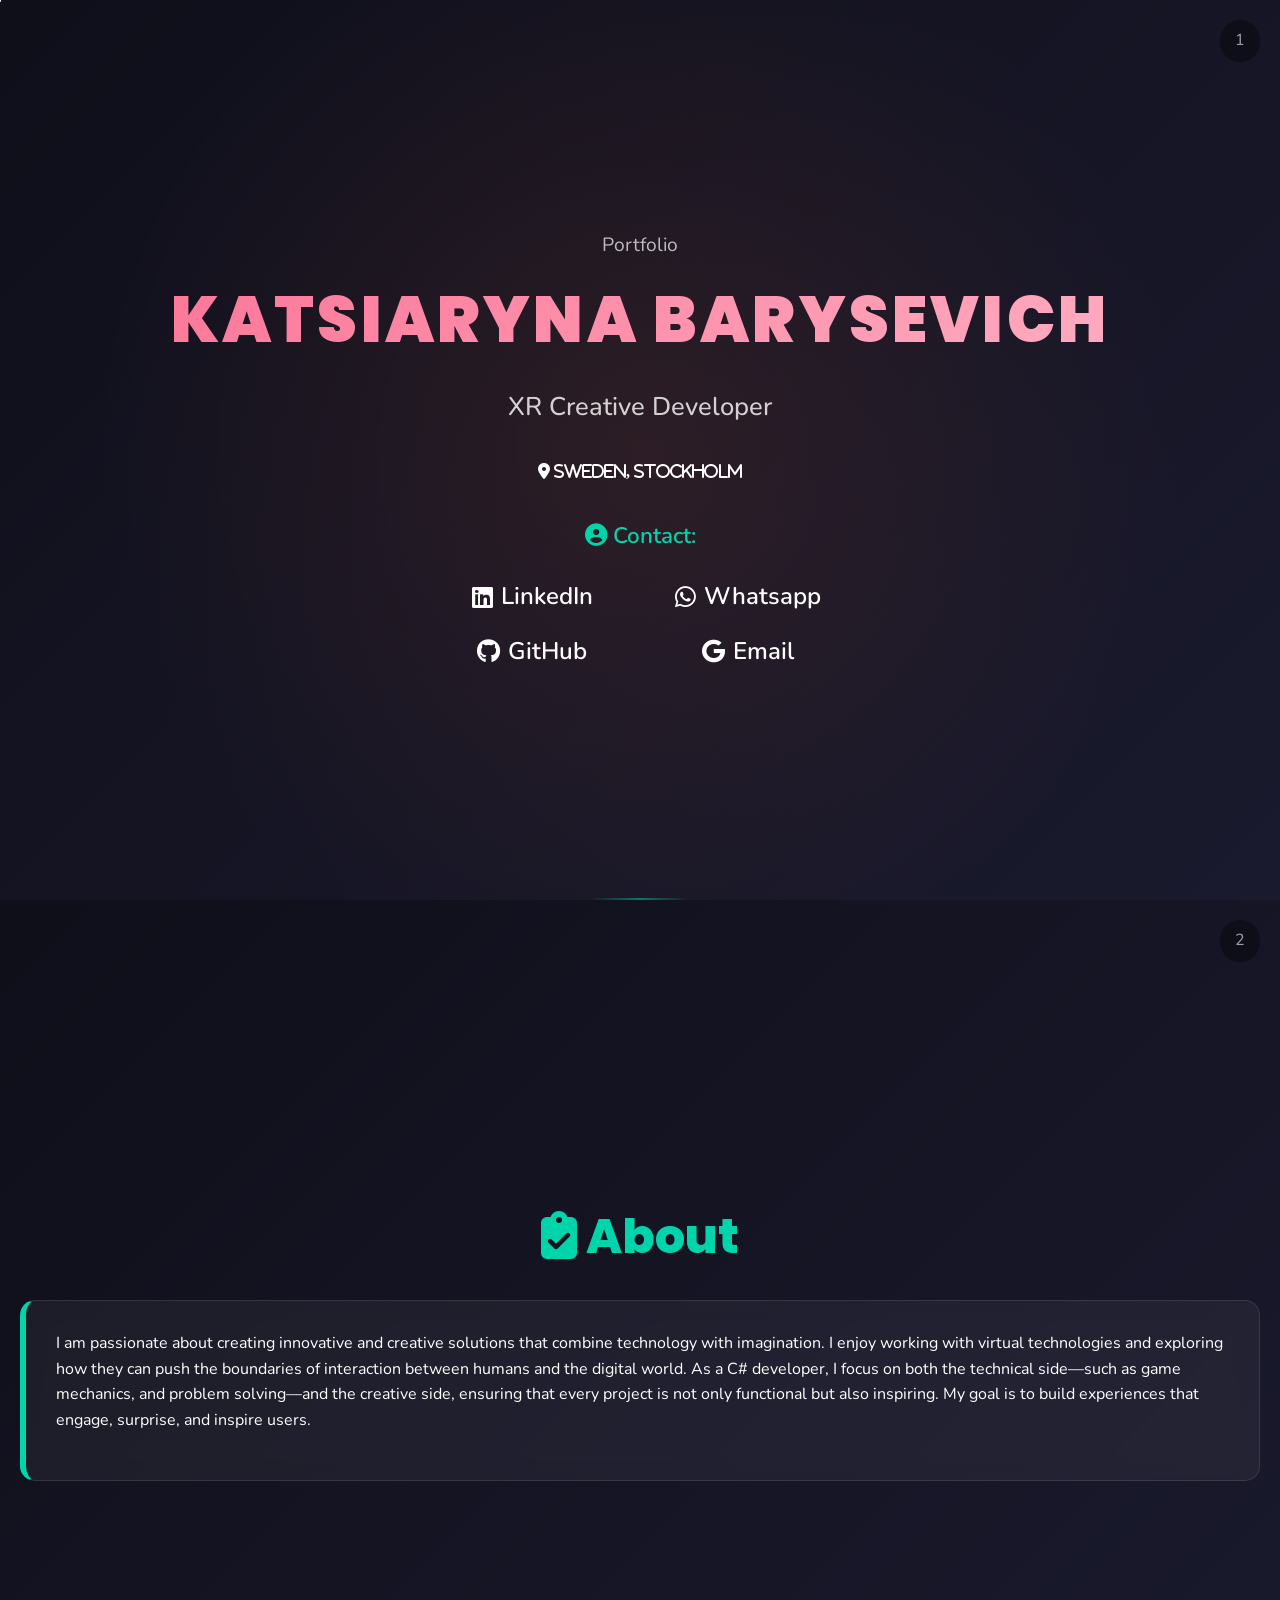
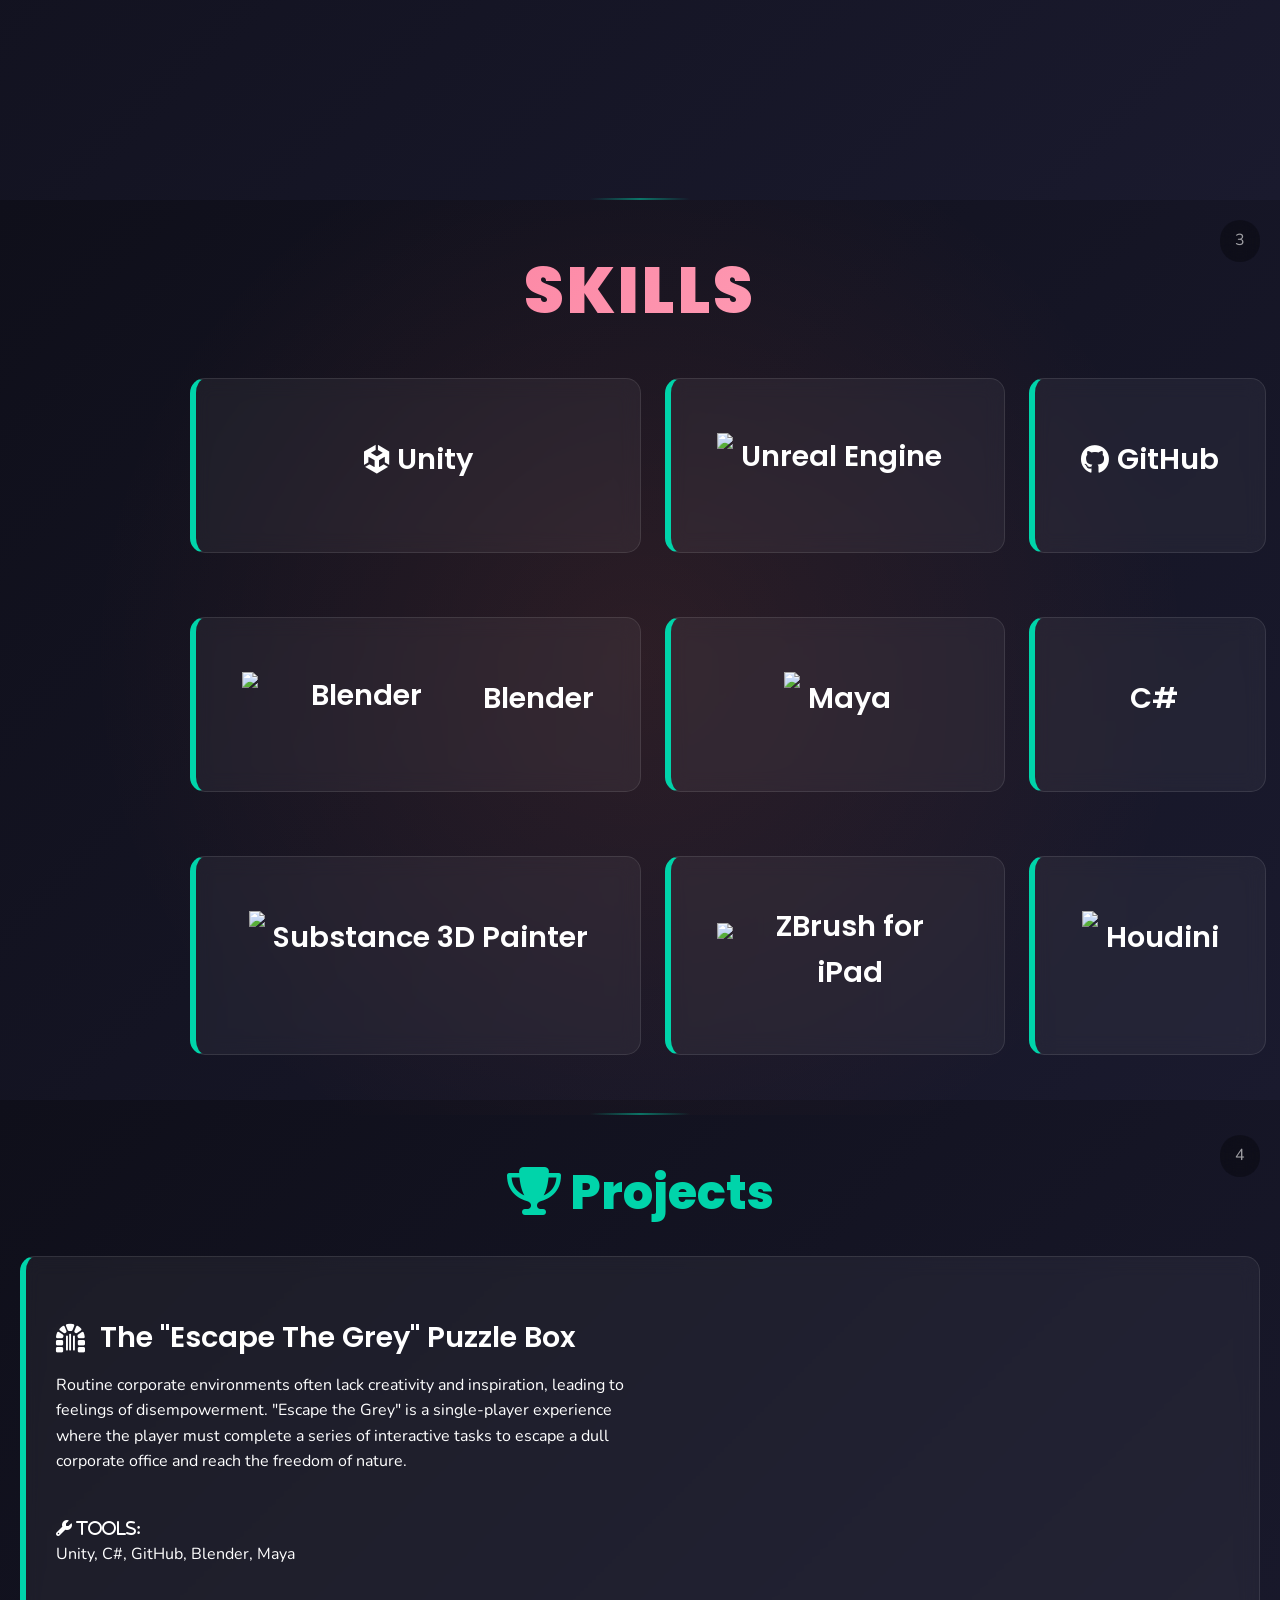
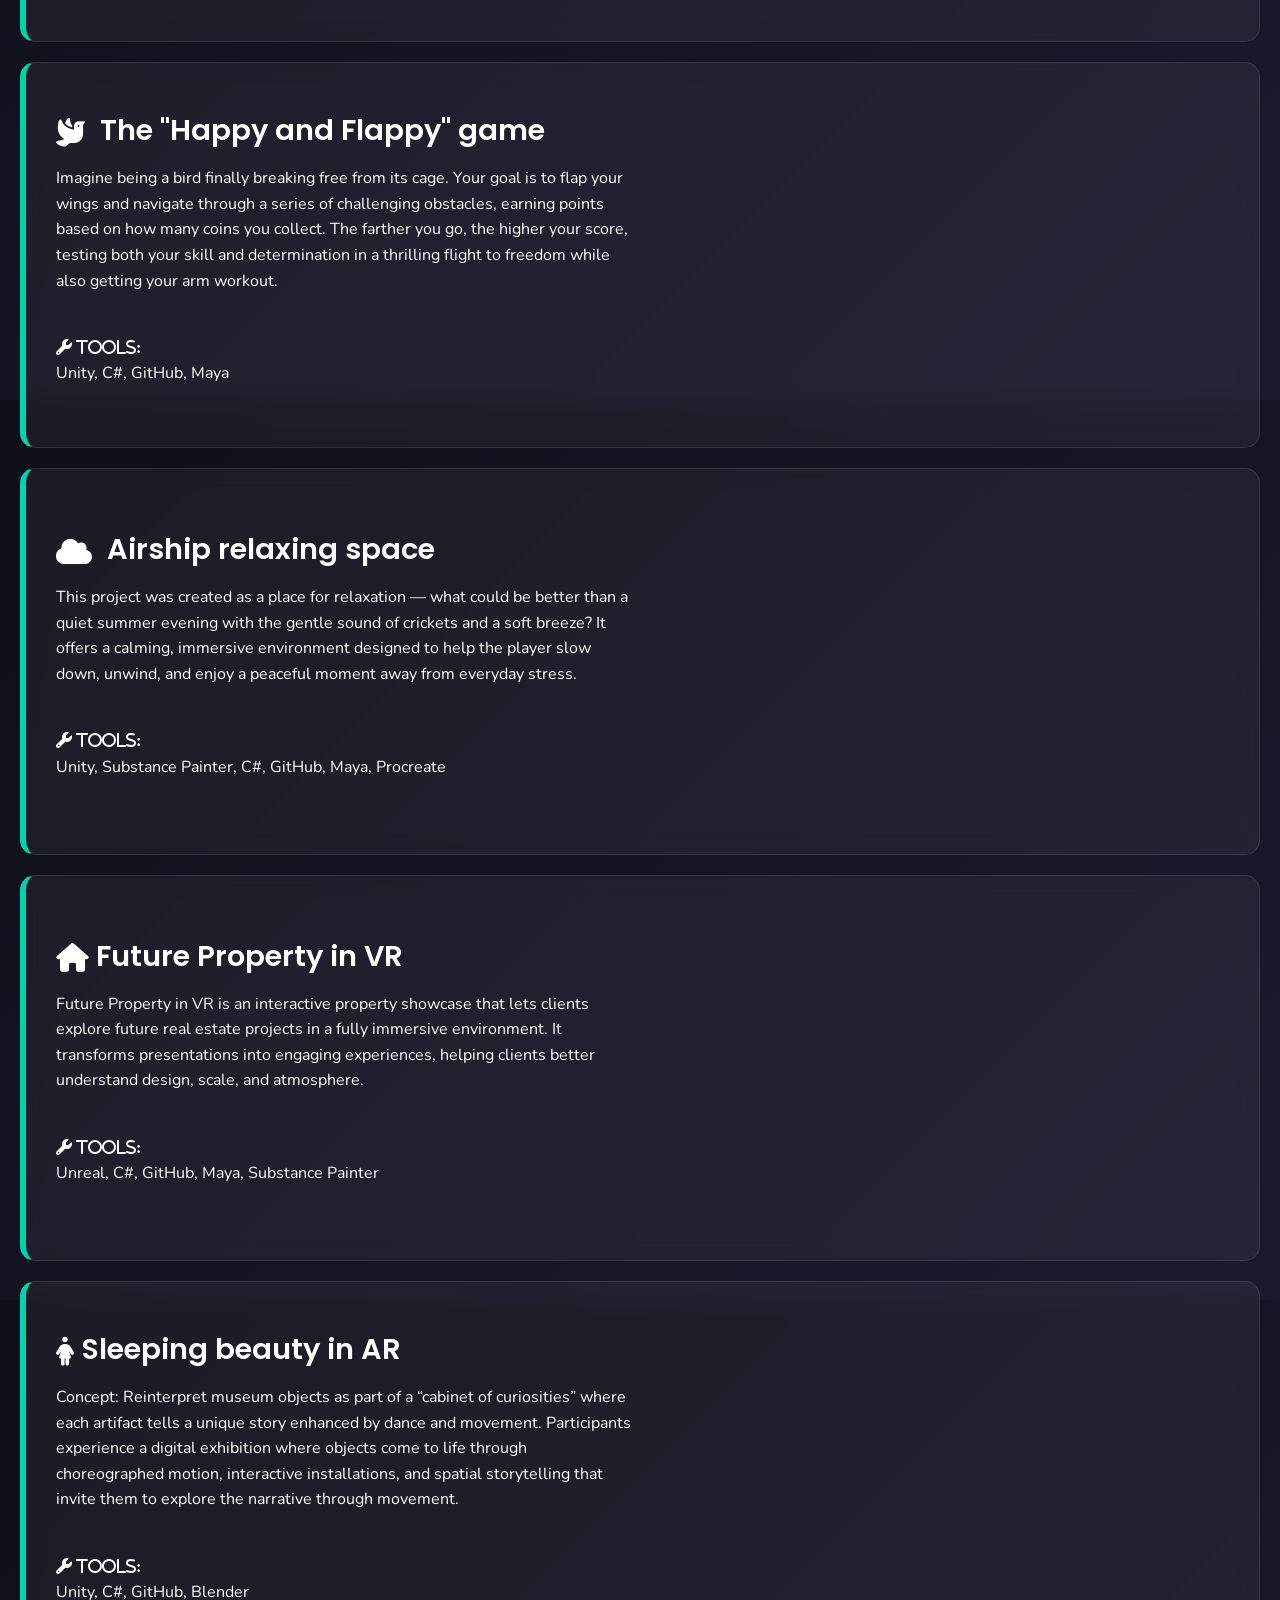
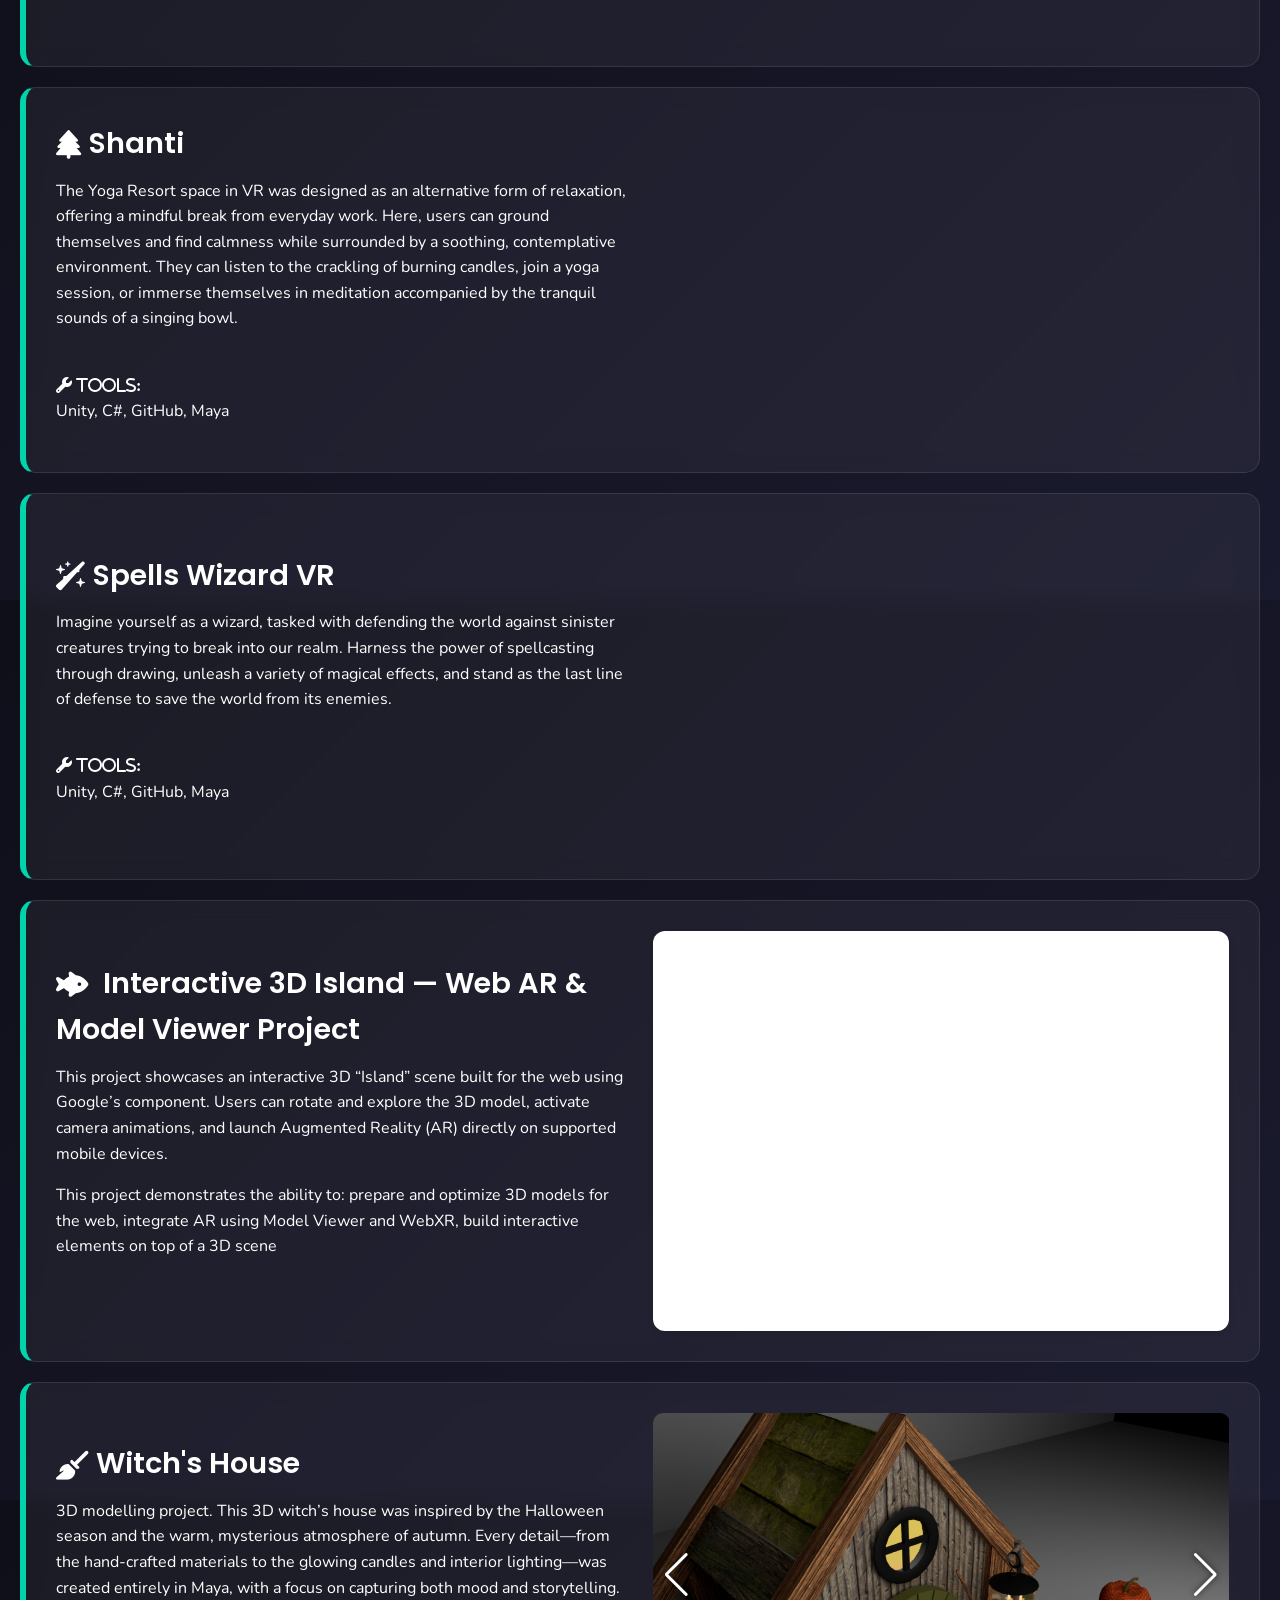
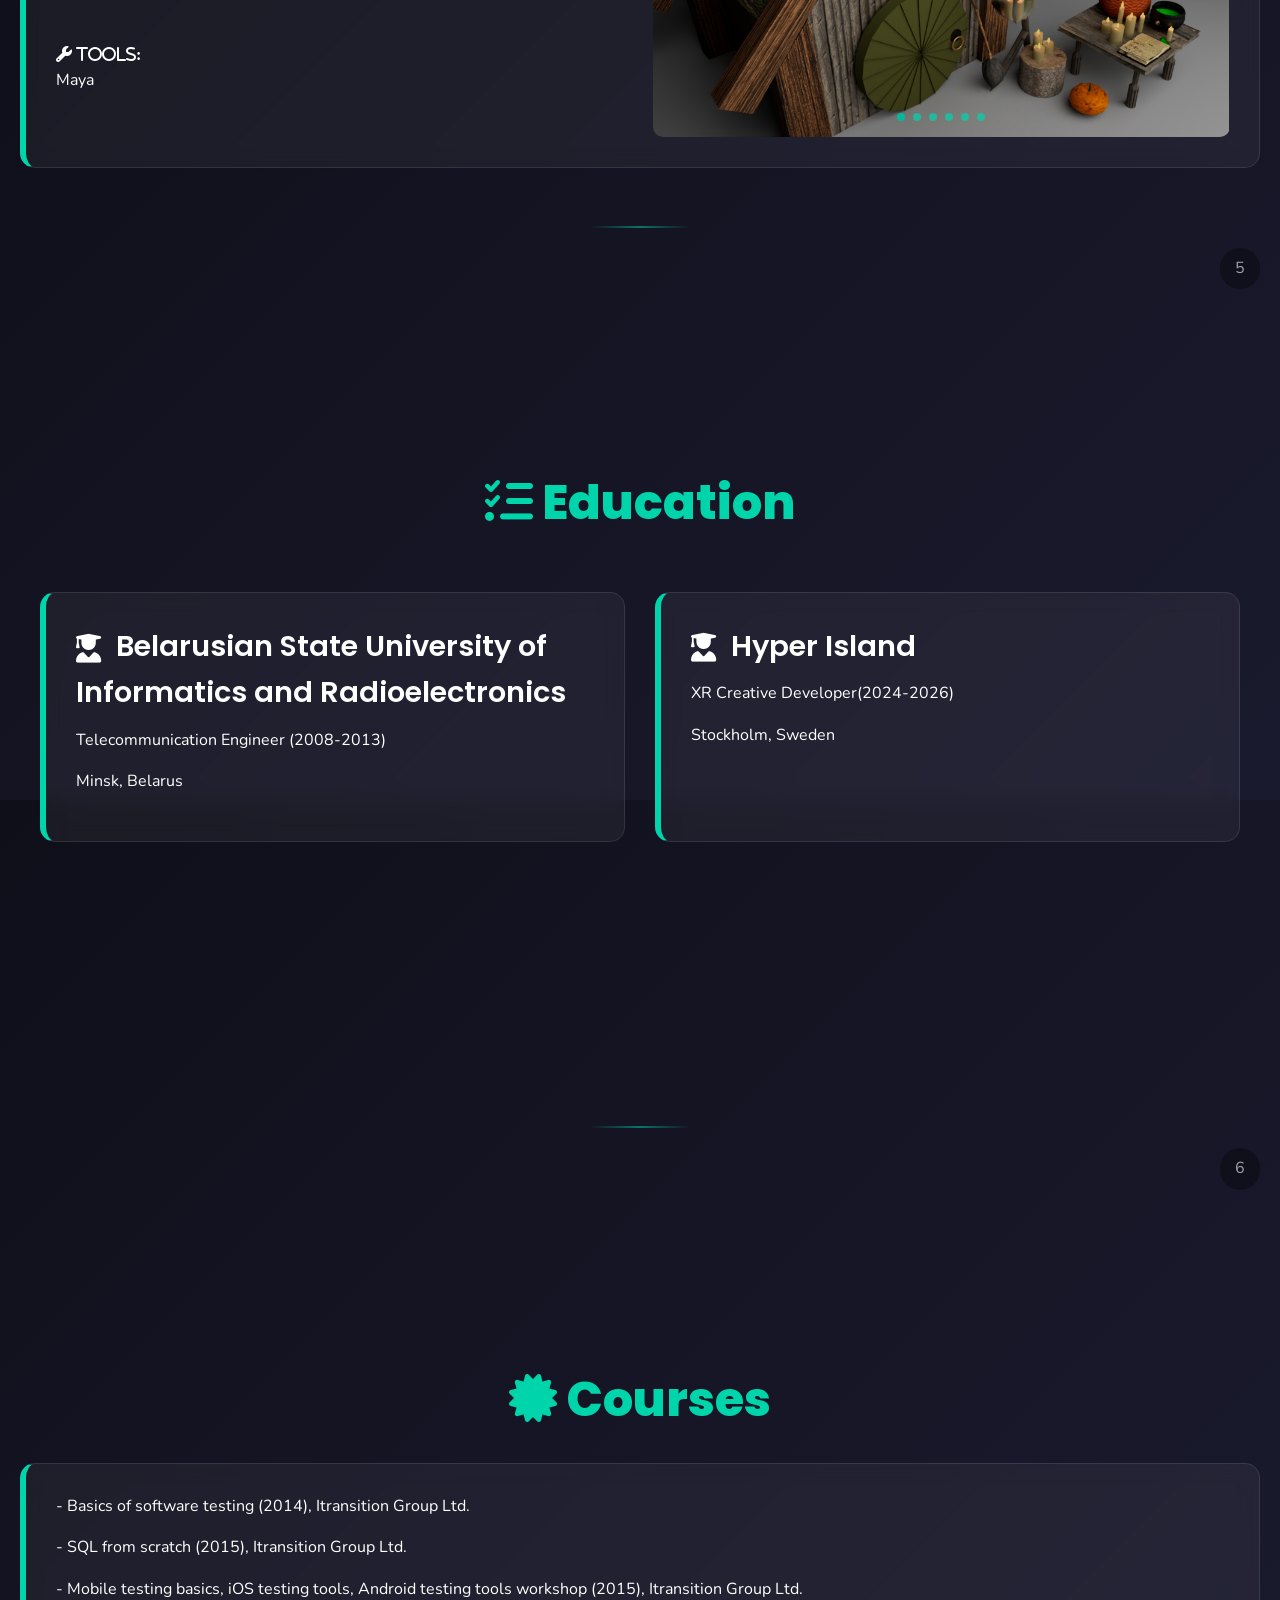
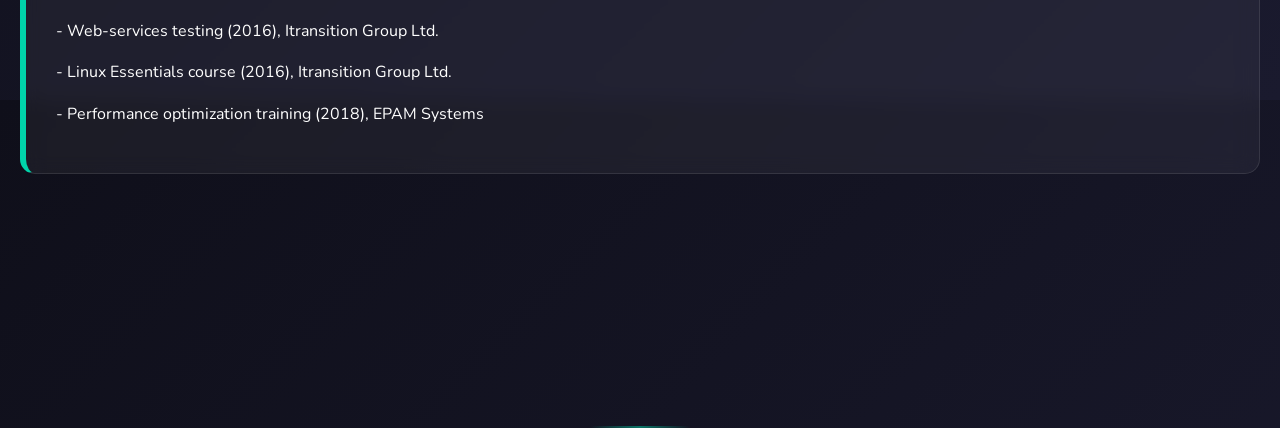
==== index.html @ 02e4853e "delete css from index" ====
<!DOCTYPE html>
<html lang="en">
<head>
    <meta charset="UTF-8">
    <meta name="viewport" content="width=device-width, initial-scale=1.0">
    <title>Katsiaryna Barysevich - Portfolio</title>
    <link href="https://cdnjs.cloudflare.com/ajax/libs/font-awesome/6.4.0/css/all.min.css" rel="stylesheet">
    <link href="https://fonts.googleapis.com/css2?family=Nunito:ital,wght@0,300;0,400;0,500;0,600;0,700;0,800;0,900;1,400;1,600&family=Poppins:wght@400;500;600;700;800;900&display=swap" rel="stylesheet">
    <link href="https://cdn.jsdelivr.net/npm/prismjs@1.29.0/themes/prism-tomorrow.min.css" rel="stylesheet" />
    <script src="https://cdn.jsdelivr.net/npm/prismjs@1.29.0/prism.min.js"></script>
    <link rel="stylesheet" href="https://cdn.jsdelivr.net/npm/swiper@11/swiper-bundle.min.css"/>
    <script src="https://cdn.jsdelivr.net/npm/prismjs@1.29.0/components/prism-csharp.min.js"></script>
    <script type="module" src="https://ajax.googleapis.com/ajax/libs/model-viewer/4.0.0/model-viewer.min.js"></script>
    
    <link type="text/css" href="./styles.css" rel="stylesheet"/> 
    <link type="text/css" href="./island/styles.css" rel="stylesheet"/>
    
    </head>
<body>
    <!-- Progress Bar -->
    <div class="progress-bar" id="progressBar"></div>
    
    <!-- Title Slide -->
    <div class="slide title-slide" id="slide-1">
        <div class="slide-number">1</div>
        <div class="slide-content">
            <div class="course-info">Portfolio</div>
            <h1>Katsiaryna Barysevich</h1>
            <div class="subtitle">XR Creative Developer</div>
            <i class="fa-solid fa-location-dot"> Sweden, Stockholm</i>
            <div class="session-info" style="margin-top: 2rem;">
                <i class="fas fa-sharp fa-solid fa-circle-user"></i> <span class="content__description">Contact:</span>
                    <nav class="content__social">
                       <div> <a href="https://www.linkedin.com/in/katsiaryna-barysevich-385524101/" target="_blank" class="content__social-item">
                            <i class="fa-brands fa-linkedin"></i>
                            <span>LinkedIn</span>
                        </a> </div>
                        <div><a href="https://wa.me/46760973361" target="_blank" class="content__social-item">
                            <i class="fa-brands fa-whatsapp"></i>
                            <span>Whatsapp</span>
                        </a></div>
                         <div><a href="https://github.com/kate-git" target="_blank" class="content__social-item">
                         <i class="fa-brands fa-github"></i>
                            <span>GitHub</span>
                        </a>
                        </div>
                        <a href="mailto:keo.90g@gmail.com">
                        <i class="fa-brands fa-google"></i>
                            <span>Email</span>
                        </a>
                    </nav>
                </div>
            </div>
        </div>
        <div class="slide-separator"></div>
    </div>
    
    <!-- About me -->
    <div class="slide" id="slide-2">
        <div class="slide-number">2</div>
        <div class="slide-content">
            <h2><i class="fas fa-clipboard-check"></i> About</h2>
            <div class="content-card">
                <p> I am passionate about creating innovative and creative solutions that combine technology with imagination. I enjoy working with virtual technologies and exploring how they can push the boundaries of interaction between humans and the digital world.

As a C# developer, I focus on both the technical side—such as game mechanics, and problem solving—and the creative side, ensuring that every project is not only functional but also inspiring. My goal is to build experiences that engage, surprise, and inspire users.
                </p>
            </div>
        </div>
        <div class="slide-separator"></div>
    </div>

    <!-- PWD Intro -->
    <div class="slide title-slide" id="slide-3">
        <div class="slide-number">3</div>
         <div class="slide-content">
            <h1>Skills</h1>
             <div class="slide-content-logo">
             <div class="content-card">
                    <h4><i class="fab fa-unity"></i> Unity </h4>
             </div>
             
              <div class="content-card">
                    <h4><img class="logo__img" fetchpriority="high" height="52" alt="Unreal Engine Logo" src="https://cms-assets.unrealengine.com/AVzjeqAbLRKi3W5jq0CAvz/cmb81xhrx3tsh07mzz3amnbyl" width="233"></h4>
             </div>
                 
             <div class="content-card">
                    <h4><i class="fa-brands fa-github"></i> GitHub </h4>
             </div>
                 
             <div class="content-card">
                    <h4><img class="logo__img" fetchpriority="high" height="52" alt="Blender" src="https://upload.wikimedia.org/wikipedia/commons/thumb/0/0c/Blender_logo_no_text.svg/1024px-Blender_logo_no_text.svg.png?20210507122249" width="233">Blender</h4>
             </div>
                 
                  
           <div class="content-card">
                    <h4><img class="logo__img" fetchpriority="high" height="52" src="https://brandlogos.net/wp-content/uploads/2022/07/autodesk_maya-logo_brandlogos.net_x7aqy.png">Maya</h4>
             </div>
             
             <div class="content-card">
                    <h4><img class="logo__img" fetchpriority="high" height="52">C#</h4>
             </div>
             
             <div class="content-card">
                    <h4><img class="logo__img" fetchpriority="high" height="52" src="https://uxwing.com/wp-content/themes/uxwing/download/brands-and-social-media/adobe-substance-3d-painter-icon.png">Substance 3D Painter</h4>
             </div>
             
             
             <div class="content-card">
                    <h4><img class="logo__img" fetchpriority="high" height="52" src="https://www.svgrepo.com/show/508998/zbrush.svg">ZBrush for iPad</h4>
             </div>
             
             <div class="content-card">
                    <h4><img class="logo__img" fetchpriority="high" height="52" src="https://upload.wikimedia.org/wikipedia/commons/1/15/Houdini3D_icon.png">Houdini</h4>
             </div>
                 </div>
        </div>
        <div class="slide-separator"></div>
    </div>

    <!-- PWD Projects -->
    <div class="slide" id="slide-4">
        <div class="slide-number">4</div>
        <div class="slide-content">
            <h2><i class="fas fa-trophy"></i> Projects</h2>
            
            <div class="content-card project-card">
                <div class="project-text">
                <h4><i class="fa-solid fa-dungeon"></i> The "Escape The Grey" Puzzle Box</h4>
                <p>Routine corporate environments often lack creativity and inspiration, leading to feelings of disempowerment. "Escape the Grey" is a single-player experience where the player must complete a series of interactive tasks to escape a dull corporate office and reach the freedom of nature.</p>
               <br>
                <p><strong class="fa-solid fa-wrench"> Tools: </strong>
                    <br>Unity, C#, GitHub, Blender, Maya
          </p></div>
                <div class="project-video">
                            <div class="video-container">
                              <iframe 
                                src="https://www.youtube.com/embed/jE2L2_N8C1E" 
                                title="Escape the Grey"
                                allow="accelerometer; autoplay; clipboard-write; encrypted-media; gyroscope; picture-in-picture" 
                                allowfullscreen>
                              </iframe>
                            </div>
                       </div>
            </div>
            
            <div class="content-card project-card">
                 <div class="project-text">
                <h4><i class="fa-solid fa-dove"></i> The "Happy and Flappy" game</h4>
                <p>Imagine being a bird finally breaking free from its cage. Your goal is to flap your wings and navigate through a series of challenging obstacles, earning points based on how many coins you collect. The farther you go, the higher your score, 
                    testing both your skill and determination in a thrilling flight to freedom while also getting your arm workout.</p>
                  <br>
                <p><strong class="fa-solid fa-wrench"> Tools: </strong>
                    <br>Unity, C#, GitHub, Maya
          </p></div>
                       <div class="project-video">
                            <div class="video-container">
                              <iframe 
                                src="https://www.youtube.com/embed/iIgVavyJqok" 
                                title="Happy and Flappy"
                                allow="accelerometer; autoplay; clipboard-write; encrypted-media; gyroscope; picture-in-picture" 
                                allowfullscreen>
                              </iframe>
                            </div>
                       </div>
            </div>
            
            <div class="content-card project-card">
                <div class="project-text">
                 <h4><i class="fa-solid fa-cloud"></i> Airship relaxing space</h4>
                  <p>This project was created as a place for relaxation — what could be better than a quiet summer evening with the gentle sound of crickets and a soft breeze? It offers a calming, immersive environment designed to help the player slow down, unwind, and enjoy a peaceful moment away from everyday stress.</p>
                   <br>
                <p><strong class="fa-solid fa-wrench"> Tools: </strong>
                    <br>Unity, Substance Painter, C#, GitHub, Maya, Procreate
                       </p></div>
                            <div class="project-video">
                                        <div class="video-container">
                                          <iframe 
                                            src="https://www.youtube.com/embed/g95kkeeWJiI" 
                                            title="Airship"
                                            allow="accelerometer; autoplay; clipboard-write; encrypted-media; gyroscope; picture-in-picture" 
                                            allowfullscreen>
                                          </iframe>
                                        </div>
                                   </div>
                        </div>

               <div class="content-card project-card">
                    <div class="project-text">
                        <h4><i class="fa-solid fa-house"></i>Future Property in VR</h4>
                        <p>Future Property in VR is an interactive property showcase that lets clients explore future real estate projects in a fully immersive environment. It transforms presentations into engaging experiences, helping clients better understand design, scale, and atmosphere.</p>
                             <br>
                <p><strong class="fa-solid fa-wrench"> Tools: </strong>
                    <br>Unreal, C#, GitHub, Maya, Substance Painter
                             </p></div>
                           <div class="project-video">
                            <div class="video-container">
                              <iframe 
                                src="https://www.youtube.com/embed/SyEjRzd9how" 
                                title="Future Property"
                                allow="accelerometer; autoplay; clipboard-write; encrypted-media; gyroscope; picture-in-picture" 
                                allowfullscreen>
                              </iframe>
                            </div>
                       </div>
            </div>

             <div class="content-card project-card">
               <div class="project-text">
                <h4><i class="fa-solid fa-person-dress"></i>Sleeping beauty in AR</h4>
                <p>Concept: Reinterpret museum objects as part of a “cabinet of curiosities” where each artifact tells a unique story enhanced by dance and movement.
                Participants experience a digital exhibition where objects come to life through choreographed motion, interactive installations, and spatial storytelling that invite them to explore the narrative through movement.
 </p>
                   <br>
                <p><strong class="fa-solid fa-wrench"> Tools: </strong>
                    <br>Unity, C#, GitHub, Blender
           </p></div>
                   <div class="project-video">
                            <div class="video-container">
                              <iframe 
                                src="https://www.youtube.com/embed/8rQuWoN4h4o" 
                                title="Sleeping beauty"
                                allow="accelerometer; autoplay; clipboard-write; encrypted-media; gyroscope; picture-in-picture" 
                                allowfullscreen>
                              </iframe>
                            </div>
                       </div>
           </div>
            
            <div class="content-card project-card"> 
                 <div class="project-text">
                 <h4><i class="fa-solid fa-tree"></i>Shanti</h4>
                <p>The Yoga Resort space in VR was designed as an alternative form of relaxation, offering a mindful break from everyday work. Here, users can ground themselves and find calmness while surrounded by a soothing, contemplative environment. They can listen to the crackling of burning candles, join a yoga session, or immerse themselves in meditation accompanied by the tranquil sounds of a singing bowl.</p>
                  <br>
                <p><strong class="fa-solid fa-wrench"> Tools: </strong>
                    <br>Unity, C#, GitHub, Maya
           </p></div>
                    <div class="project-video">
                        <div class="video-container">
                          <iframe 
                            src="https://www.youtube.com/embed/KvGVDtZ93GQ" 
                            title="Yoga resort"
                            allow="accelerometer; autoplay; clipboard-write; encrypted-media; gyroscope; picture-in-picture" 
                            allowfullscreen>
                          </iframe>
                        </div>
                    </div>
            </div>

            
             <div class="content-card project-card"> 
                 <div class="project-text">
                 <h4><i class="fa-solid fa-wand-sparkles"></i>Spells Wizard VR</h4>
                <p>Imagine yourself as a wizard, tasked with defending the world against sinister creatures trying to break into our realm. Harness the power of spellcasting through drawing, unleash a variety of magical effects, and stand as the last line of defense to save the world from its enemies.</p>
                  <br>
                <p><strong class="fa-solid fa-wrench"> Tools: </strong>
                    <br>Unity, C#, GitHub, Maya
           </p></div>
                    <div class="project-video">
                        <div class="video-container">
                          <iframe src="https://www.youtube.com/embed/asqMCVBpJgM" 
                            title="Spells Wizard VR"
                            allow="accelerometer; autoplay; clipboard-write; encrypted-media; gyroscope; picture-in-picture" 
                            allowfullscreen>
                          </iframe>
                        </div>
                    </div>
                </div>

              
<div class="content-card project-card">
	<div class="project-text">
        <h4><i class="fa-solid fa-fish-fins"></i> Interactive 3D Island — Web AR & Model Viewer Project </h4>
       <p>This project showcases an interactive 3D “Island” scene built for the web using Google’s  component. Users can rotate and explore the 3D model, activate camera animations, and launch Augmented Reality (AR) directly on supported mobile devices.</p>
       <p> This project demonstrates the ability to: prepare and optimize 3D models for the web, integrate AR using Model Viewer and WebXR, build interactive elements on top of a 3D scene</p>
<br>	  
</div>
	
  <model-viewer id="island"
	src="./island/island11.glb" 
    ar
    ar-modes="scene-viewer webxr quick-look"
    camera-controls
    tone-mapping="neutral"
    poster="./island/poster.webp"
    shadow-intensity="0.5"
    exposure="1.1"
    shadow-softness="1"
    camera-orbit="170deg 62deg 0.36m"
    field-of-view="18deg"
    style="width:100%; height:400px; border-radius:12px; background:#fff; box-shadow:0 2px 6px rgba(0,0,0,0.15);">

    <!-- Hotspots -->
    <button class="Hotspot" slot="hotspot-2" 
  data-position="-0.0164m 0.0369m -0.0254m"
  data-normal="-0.378m 0.896m 0.231m"
  data-target="-0.0164m 0.0369m -0.0254m"
  data-orbit="8.864deg 75.23deg 0.14m"
  data-fov="12deg"
  data-visibility-attribute="visible">
          <div class="HotspotAnnotation">snack time</div>
      </button>
      
      <button class="Hotspot" slot="hotspot-4" 
  data-position="0.0419m 0.0319m -0.0229m"
  data-normal="0.493m 0.747m -0.444m"
  data-target="0.0419m 0.0319m -0.0229m"
  data-orbit="115.8deg 94.43deg 0.14m"
  data-fov="12deg"
  data-visibility-attribute="visible">
          <div class="HotspotAnnotation">fishing</div>
      </button>
      
      <button class="Hotspot" slot="hotspot-5" 
  data-position="0.0521m 0.0369m -0.00275m" 
  data-normal="0.843m 0.392m -0.367m" 
  data-target="0.0521m 0.0369m -0.00275m"
  data-orbit="84.13deg 62.66deg 0.14m"
  data-fov="12deg"
  data-visibility-attribute="visible">
          <div class="HotspotAnnotation">swimming</div>
      </button>
      
      <button class="Hotspot" slot="hotspot-7"
  data-position="-0.0007m 0.0362m -0.0041m"
  data-normal="-0.013458075962995605m 0.9850407779671083m 0.17179506958387544m" 
  data-target="-0.0007m 0.0362m -0.0041m"
  data-orbit="30.89deg 24.46deg 0.1568m" 
  data-fov="12.13deg"
  data-visibility-attribute="visible">
          <div class="HotspotAnnotation">relax</div>
      </button>
      
      <button class="Hotspot" slot="hotspot-8" 
   data-position="-0.0306m 0.0312m 0.0051m"
  data-normal="-0.1078339193754152m 0.9938000977411225m 0.02707787956749265m"
  data-target="-0.0306m 0.0312m 0.0051m"
  data-orbit="110.5deg 69.96deg 0.1568m"
  data-fov="12.13deg"
  data-visibility-attribute="visible">
          <div class="HotspotAnnotation">sunbathing</div>
      </button>
      
      <button class="Hotspot" slot="hotspot-9" 
  data-position="-0.0014m 0.0393m 0.0258m" 
  data-normal="0.2263118764274508m 0.8098286551283919m -0.5412582414345548m" 
  data-target="-0.0014m 0.0393m 0.0258m"
  data-orbit="146.9deg 62.26deg 0.2163m"  
  data-fov="12deg"
  data-visibility-attribute="visible">
          <div class="HotspotAnnotation">inflatable island</div>
      </button>

   <div class="model-progress-bar" slot="progress-bar">
  <div class="model-update-bar"></div>
</div>

    <button slot="ar-button" id="ar-button">View in your space</button>
  </model-viewer>
</div>   



		

 <div class="content-card project-card"> 
                 <div class="project-text">
                 <h4><i class="fa-solid fa-broom"></i>Witch's House</h4>
                <p>3D modelling project. This 3D witch’s house was inspired by the Halloween season and the warm, mysterious atmosphere of autumn. Every detail—from the hand-crafted materials to the glowing candles and interior lighting—was created entirely in Maya, with a focus on capturing both mood and storytelling.</p>
                  <br>
                <p><strong class="fa-solid fa-wrench"> Tools: </strong>
                    <br>Maya
           </p></div>
                    <div class="project-gallery">
              <div class="swiper witch-swiper">
                <div class="swiper-wrapper">
                
                  <div class="swiper-slide"><img src="1.jpg" alt="Witch house 1"></div>
                  <div class="swiper-slide"><img src="11.jpg" alt="Witch house 2"></div>
                  <div class="swiper-slide"><img src="20.jpg" alt="Witch house 3"></div>
                  <div class="swiper-slide"><img src="21.jpg" alt="Witch house 4"></div>
                  <div class="swiper-slide"><img src="22.jpg" alt="Witch house 5"></div>
                  <div class="swiper-slide"><img src="26grey.jpg" alt="Witch house 6"></div>
                </div>
 
    <div class="swiper-pagination witch-pagination"></div>
    <div class="swiper-button-next witch-next"></div>
    <div class="swiper-button-prev witch-prev"></div>
    <div class="swiper-pagination"></div>
  </div>
 </div>
 </div>            
 
 <script src="https://cdn.jsdelivr.net/npm/swiper@11/swiper-bundle.min.js"></script>



<style>
.project-gallery {
  width: 100%;
  max-width: 600px;
  margin: 0 auto;
  overflow: hidden; 
}

.witch-swiper img {
  width: 100%;
  height: auto;
  object-fit: cover;
  border-radius: 10px;
  display: block;
}

.swiper-button-next,
.swiper-button-prev {
  color: white;
  z-index: 20;
  pointer-events: auto;
  text-shadow: 0 0 6px rgba(0,0,0,0.7);
}

.swiper-pagination-bullet {
  background: var(--accent-green);
  opacity: 0.7;
}

.swiper-pagination-bullet-active {
  background: var(--accent-green-dark);
  opacity: 1;
}

@media (max-width: 768px) {
  .project-card {
    grid-template-columns: 1fr;
    gap: 1rem;
  }

  .project-gallery {
    max-width: 100%;
    width: 100%;
    margin: 0;
  }

  .swiper-button-next,
  .swiper-button-prev {
    transform: scale(0.8);
  }

  .swiper-slide img {
    border-radius: 8px;
  }
}
</style>



             
                </div>
            
        <div class="slide-separator"></div>
    </div>


    
    <div class="slide" id="slide-5">
        <div class="slide-number">5</div>
        <div class="slide-content">
            <h2><i class="fas fa-tasks"></i> Education</h2>
            <div class="content-two-col">
                 <div class="content-card">
                    <h4><i class="fa-sharp fa-solid fa-user-graduate"></i> Belarusian State University of Informatics and Radioelectronics</h4>
                    <p>Telecommunication Engineer (2008-2013)</p>
                    <p>Minsk, Belarus</p>
                </div>
                 <div class="content-card">
                    <h4><i class="fa-sharp fa-solid fa-user-graduate"></i> Hyper Island</h4>
                    <p>XR Creative Developer(2024-2026)</p>
                     <p>Stockholm, Sweden</p>
                </div>
                 
            </div>
        </div>
        <div class="slide-separator"></div>
    </div>

    <!-- PWD Delivery -->
    <div class="slide" id="slide-6">
        <div class="slide-number">6</div>
        <div class="slide-content">
            <h2><i class="fa-solid fa-certificate"></i> Courses</h2>
            <div class="content-card">
                    <p>- Basics of software testing (2014),  Itransition Group Ltd.</p>
                    <p>- SQL from scratch (2015),  Itransition Group Ltd.</p>
                    <p>- Mobile testing basics, iOS testing tools, Android testing tools workshop (2015),  Itransition Group Ltd.</p>
                    <p>- Web-services testing (2016),  Itransition Group Ltd.</p>
                    <p>- Linux Essentials course (2016),  Itransition Group Ltd.</p>
                    <p>- Performance optimization training (2018), EPAM Systems</p>
                </div>
        </div>
        <div class="slide-separator"></div>
    </div>


	
 <script src="https://cdn.jsdelivr.net/npm/swiper@11/swiper-bundle.min.js"></script>
<script type="module" src="https://ajax.googleapis.com/ajax/libs/model-viewer/4.0.0/model-viewer.min.js"></script>


<script src="portfolio.js"></script> 
<script type="module" src="hotspot.module.js"></script>
	
</body>
</html>
---- styles.css ----
* {
    margin: 0;
    padding: 0;
    box-sizing: border-box;
}

:root {
    /* Primary Colors */
    --primary-pink: #FB6F92;
    --secondary-pink: #FFB3C6;
    --dark-navy: #1A1A2E;
    --deep-navy: #0F0F1A;
    --light-gray: #F5F5F5;
    --white: #FFFFFF;
    
    /* Accent Colors */
    --accent-green: #00D4AA;
    --accent-green-dark: #00B89C;
    --accent-pink: #FF6B9D;
    --text-dark: #2C2C54;
    
    /* Gradients */
    --gradient-primary: linear-gradient(135deg, #FB6F92 0%, #FFB3C6 100%);
    --gradient-dark: linear-gradient(135deg, #0F0F1A 0%, #1A1A2E 100%);
    --gradient-green: linear-gradient(135deg, #00D4AA 0%, #00B89C 100%);
    
    /* Glass Morphism */
    --glass-bg: rgba(255, 255, 255, 0.05);
    --glass-border: rgba(255, 255, 255, 0.1);
    --glass-blur: blur(10px);
}

/* Smooth Scrolling Setup */
html {
    scroll-behavior: smooth;
}

body {
    font-family: 'Nunito', sans-serif;
    background: linear-gradient(135deg, #0F0F1A 0%, #1A1A2E 100%);
    color: var(--white);
    line-height: 1.6;
    font-weight: 400;
}

/* Section/Slide Styling */
.slide {
    display: flex;
    min-height: 100vh;
    padding: 40px 20px;
    flex-direction: column;
    justify-content: center;
    position: relative;
    background-repeat: no-repeat;
    background-size: 100% 100%;
}

.slide-content {
    max-width: 1400px;
    margin: 0 auto;
    width: 100%;
}

.slide-content-logo {
    display: grid;
    grid-template-columns: repeat(3, 1fr);
    gap: 1.5rem;
    max-width: 900px;
    margin: 0 auto;
}

.slide-content-logo h4 {
    display: flex;
    align-items: center;
    justify-content: center;
    padding: 1rem;
    border-radius: 6px;
    min-height: 100px;
    transition: transform 0.3s ease, background 0.3s ease;
}


.slide-content-logo h4:hover {
    transform: scale(1.05);
    background: rgba(255, 255, 255, 0.08);
}


.logo__img {
    max-width: 100%;
    max-height: 60px;
    object-fit: contain;
}


@media (max-width: 768px) {
    .slide-content-logo {
        grid-template-columns: 1fr;
    }

    .slide-content-logo h4 {
        min-height: 60px;
        padding: 0.6rem;
    }

    .logo__img {
        max-height: 40px;
    }
}


.slide-content-logo h4 {
    display: flex;
    align-items: center;
    justify-content: center;
    padding: 1rem;
    border-radius: 6px;
    min-height: 100px;
}

.logo__img {
    max-width: 100%;
    max-height: 60px;
    object-fit: contain;
}

/* Slide Numbers */
.slide-number {
    position: absolute;
    top: 20px;
    right: 20px;
    font-size: 1rem;
    color: rgba(255, 255, 255, 0.6);
    background: rgba(0, 0, 0, 0.3);
    padding: 8px 15px;
    border-radius: 20px;
    backdrop-filter: blur(10px);
}

/* Progress Bar */
#progressBar {
    position: fixed;
    top: 0;
    left: 0;
    height: 4px;
    background: var(--accent-green);
    transition: width 0.3s;
    z-index: 1000;
    box-shadow: 0 0 10px rgba(0, 212, 170, 0.3);
}


/* Model-Viewer Progress Bar */
.model-progress-bar {
    display: block;
    width: 100%;
    height: 5px;
    background: rgba(0, 0, 0, 0.5);
    position: absolute;
    bottom: 0;
    left: 0;
    z-index: 999;
}

.model-update-bar {
    background-color: var(--primary-pink);
    width: 0%;
    height: 100%;
    float: left;
    transition: width 0.3s;
}

.model-progress-bar.hide {
    visibility: hidden;
    transition: visibility 0.3s;
}


/* Slide Separators */
.slide-separator {
    position: absolute;
    bottom: 0;
    left: 50%;
    transform: translateX(-50%);
    width: 100px;
    height: 2px;
    background: linear-gradient(90deg, transparent, var(--accent-green), transparent);
    opacity: 0.5;
}

/* Typography */
h1 {
    font-family: 'Poppins', sans-serif;
    font-size: 4rem;
    font-weight: 900;
    text-transform: uppercase;
    letter-spacing: 0.05em;
    text-align: center;
    margin-bottom: 1rem;
    background: var(--gradient-primary);
    -webkit-background-clip: text;
    -webkit-text-fill-color: transparent;
    background-clip: text;
}

h2 {
    font-family: 'Poppins', sans-serif;
    font-size: 3rem;
    font-weight: 800;
    color: var(--accent-green);
    margin-bottom: 1.5rem;
    text-align: center;
}

h3 {
    font-family: 'Poppins', sans-serif;
    font-size: 2.2rem;
    font-weight: 600;
    color: var(--white);
    margin-bottom: 1rem;
}

h4 {
    font-family: 'Poppins', sans-serif;
    font-size: 1.8rem;
    font-weight: 600;
    color: var(--white);
    margin-bottom: 0.8rem;
}
h4 i,
h4 img {
    margin-right: 8px;
    vertical-align: middle;
}

.subtitle {
    font-size: 1.6rem;
    font-weight: 500;
    opacity: 0.8;
    text-align: center;
    margin-bottom: 2rem;
}

p {
    margin-bottom: 1rem;
}

/* Glass Morphism Cards */
.overview-section, .session-card, .skill-card, .assessment-item,
.timeline-content, .project-card, .content-card {
    background: var(--glass-bg);
    backdrop-filter: var(--glass-blur);
    padding: 30px;
    border-radius: 15px;
    border: 1px solid var(--glass-border);
    border-left: 6px solid var(--accent-green);
    margin: 20px 0;
}

.project-card {
    display: grid;
    grid-template-columns: 1fr 1fr; 
    gap: 20px;
    align-items: center;
}

.project-gallery {
    width: 100%;
    max-width: 600px;
    margin: auto;
}

.project-gallery img {
    width: 100%;
    border-radius: 10px;
}
@media (max-width: 768px) {
    .project-card {
        grid-template-columns: 1fr;
    }
}

.video-container {
    position: relative;
    padding-bottom: 56.25%; 
    height: 0;
    overflow: hidden;
    border-radius: 10px;
}

.video-container iframe {
    position: absolute;
    top: 0;
    left: 0;
    width: 100%;
    height: 100%;
    border: 0;
}

/* Title Slide */
.title-slide {
    text-align: center;
    background: radial-gradient(circle at center, rgba(255, 107, 53, 0.1) 0%, transparent 70%);
}

.course-info {
    font-size: 1.2rem;
    opacity: 0.7;
    margin-bottom: 0.5rem;
}
.content__social {
    display: grid;
    grid-template-columns: repeat(2, 1fr);
    gap: 1rem 2rem;
    justify-items: center;
    align-items: center;
    margin-top: 1.5rem;
    max-width: 400px;
    margin-left: auto;
    margin-right: auto;
}

.content__social a {
    color: #fff;
    font-size: 1.5rem;
    transition: color 0.3s ease, transform 0.3s ease;
    text-decoration: none;
    display: flex;
    align-items: center;
    gap: 0.5rem;
}

.content__social a:hover {
    color: #FF8FAB;
    transform: translateY(-2px);
}

@media (max-width: 480px) {
    .content__social {
        grid-template-columns: 1fr;
    }
}

.session-info {
    font-size: 1.4rem;
    color: var(--accent-green);
    font-weight: 600;
}

/* Content Grid */
.content-grid {
    display: grid;
    grid-template-columns: repeat(auto-fit, minmax(300px, 1fr));
    gap: 25px;
    margin: 30px 0;
    max-width: 1200px;
    margin-left: auto;
    margin-right: auto;
}

.content-two-col {
    display: grid;
    grid-template-columns: 1fr 1fr;
    gap: 30px;
    margin: 30px 0;
    max-width: 1200px;
    margin-left: auto;
    margin-right: auto;
}


/* Lists */
ul, ol {
    padding-left: 20px;
    margin-bottom: 1rem;
}

li {
    margin-bottom: 8px;
    font-weight: 500;
}


/* Responsive */
@media (max-width: 768px) {
    h1 {
        font-size: 2.5rem;
    }
    
    h2 {
        font-size: 2rem;
    }

    .content-two-col {
        grid-template-columns: 1fr;
    }
}
---- island/styles.css ----
:not(:defined) > * {
  display: none;
}

html {
  height: 100%;
}

body {
  margin: 0;
  padding: 0;
  width: 100%;
  height: 100%;
}

model-viewer {
  width: 100%;
  height: 90%;
  background-color: #ffffff;
  position: relative;
  overflow: visible;
}

.Hotspot {
  background: #fff;
  border-radius: 32px;
  border: 0;
  box-shadow: 0 2px 4px rgba(0, 0, 0, 0.25);
  box-sizing: border-box;
  cursor: pointer;
  height: 24px;
  padding: 8px;
  position: relative;
  transition: opacity 0.3s;
  width: 24px;
}

.Hotspot:not([data-visible]) {
  background: transparent;
  border: 4px solid #fff;
  box-shadow: none;
  height: 32px;
  pointer-events: none;
  width: 32px;
}

.Hotspot:focus {
  border: 4px solid rgb(0, 128, 200);
  height: 32px;
  outline: none;
  width: 32px;
}

.Hotspot > * {
  opacity: 1;
  transform: translateY(-50%);
}

.HotspotAnnotation{
  background: #fff;
  border-radius: 4px;
  box-shadow: 0 2px 4px rgba(0, 0, 0, 0.25);
  color: rgba(0, 0, 0, 0.8);
  display: block;
  font-family: Futura, Helvetica Neue, sans-serif;
  font-size: 18px;
  font-weight: 700;
  left: calc(100% + 1em);
  max-width: 128px;
  overflow-wrap: break-word;
  padding: 0.5em 1em;
  position: absolute;
  top: 50%;
  width: max-content;
  font-size: 14px; 
}

.Hotspot:not([data-visible]) > * {
  opacity: 0;
  pointer-events: none;
  transform: translateY(calc(-50% + 4px));
  transition: transform 0.3s, opacity 0.3s;
}



.progress-bar {
  display: block;
  width: 33%;
  height: 10%;
  max-height: 2%;
  position: absolute;
  left: 50%;
  top: 50%;
  transform: translate3d(-50%, -50%, 0);
  border-radius: 25px;
  box-shadow: 0px 3px 10px 3px rgba(0, 0, 0, 0.5), 0px 0px 5px 1px rgba(0, 0, 0, 0.6);
  border: 1px solid rgba(255, 255, 255, 0.9);
  background-color: rgba(0, 0, 0, 0.5);
}

.progress-bar.hide {
  visibility: hidden;
  transition: visibility 0.3s;
}

.update-bar {
  background-color: rgba(255, 255, 255, 0.9);
  width: 0%;
  height: 100%;
  border-radius: 25px;
  float: left;
  transition: width 0.3s;
}

#ar-button {
  background-image: url(ar_icon.png);
  background-repeat: no-repeat;
  background-size: 20px 20px;
  background-position: 12px 50%;
  background-color: #fff;
  position: absolute;
  left: 50%;
  transform: translateX(-50%);
  white-space: nowrap;
  bottom: 16px;
  padding: 0px 16px 0px 40px;
  font-family: Roboto Regular, Helvetica Neue, sans-serif;
  font-size: 14px;
  color:#4285f4;
  height: 36px;
  line-height: 36px;
  border-radius: 18px;
  border: 1px solid #DADCE0;
}

#ar-button:active {
  background-color: #E8EAED;
}

#ar-button:focus {
  outline: none;
}

#ar-button:focus-visible {
  outline: 1px solid #4285f4;
}

@keyframes circle {
  from { transform: translateX(-50%) rotate(0deg) translateX(50px) rotate(0deg); }
  to   { transform: translateX(-50%) rotate(360deg) translateX(50px) rotate(-360deg); }
}

@keyframes elongate {
  from { transform: translateX(100px); }
  to   { transform: translateX(-100px); }
}

model-viewer > #ar-prompt {
  position: absolute;
  left: 50%;
  bottom: 60px;
  animation: elongate 2s infinite ease-in-out alternate;
  display: none;
}

model-viewer[ar-status="session-started"] > #ar-prompt {
  display: block;
}

model-viewer > #ar-prompt > img {
  animation: circle 4s linear infinite;
}
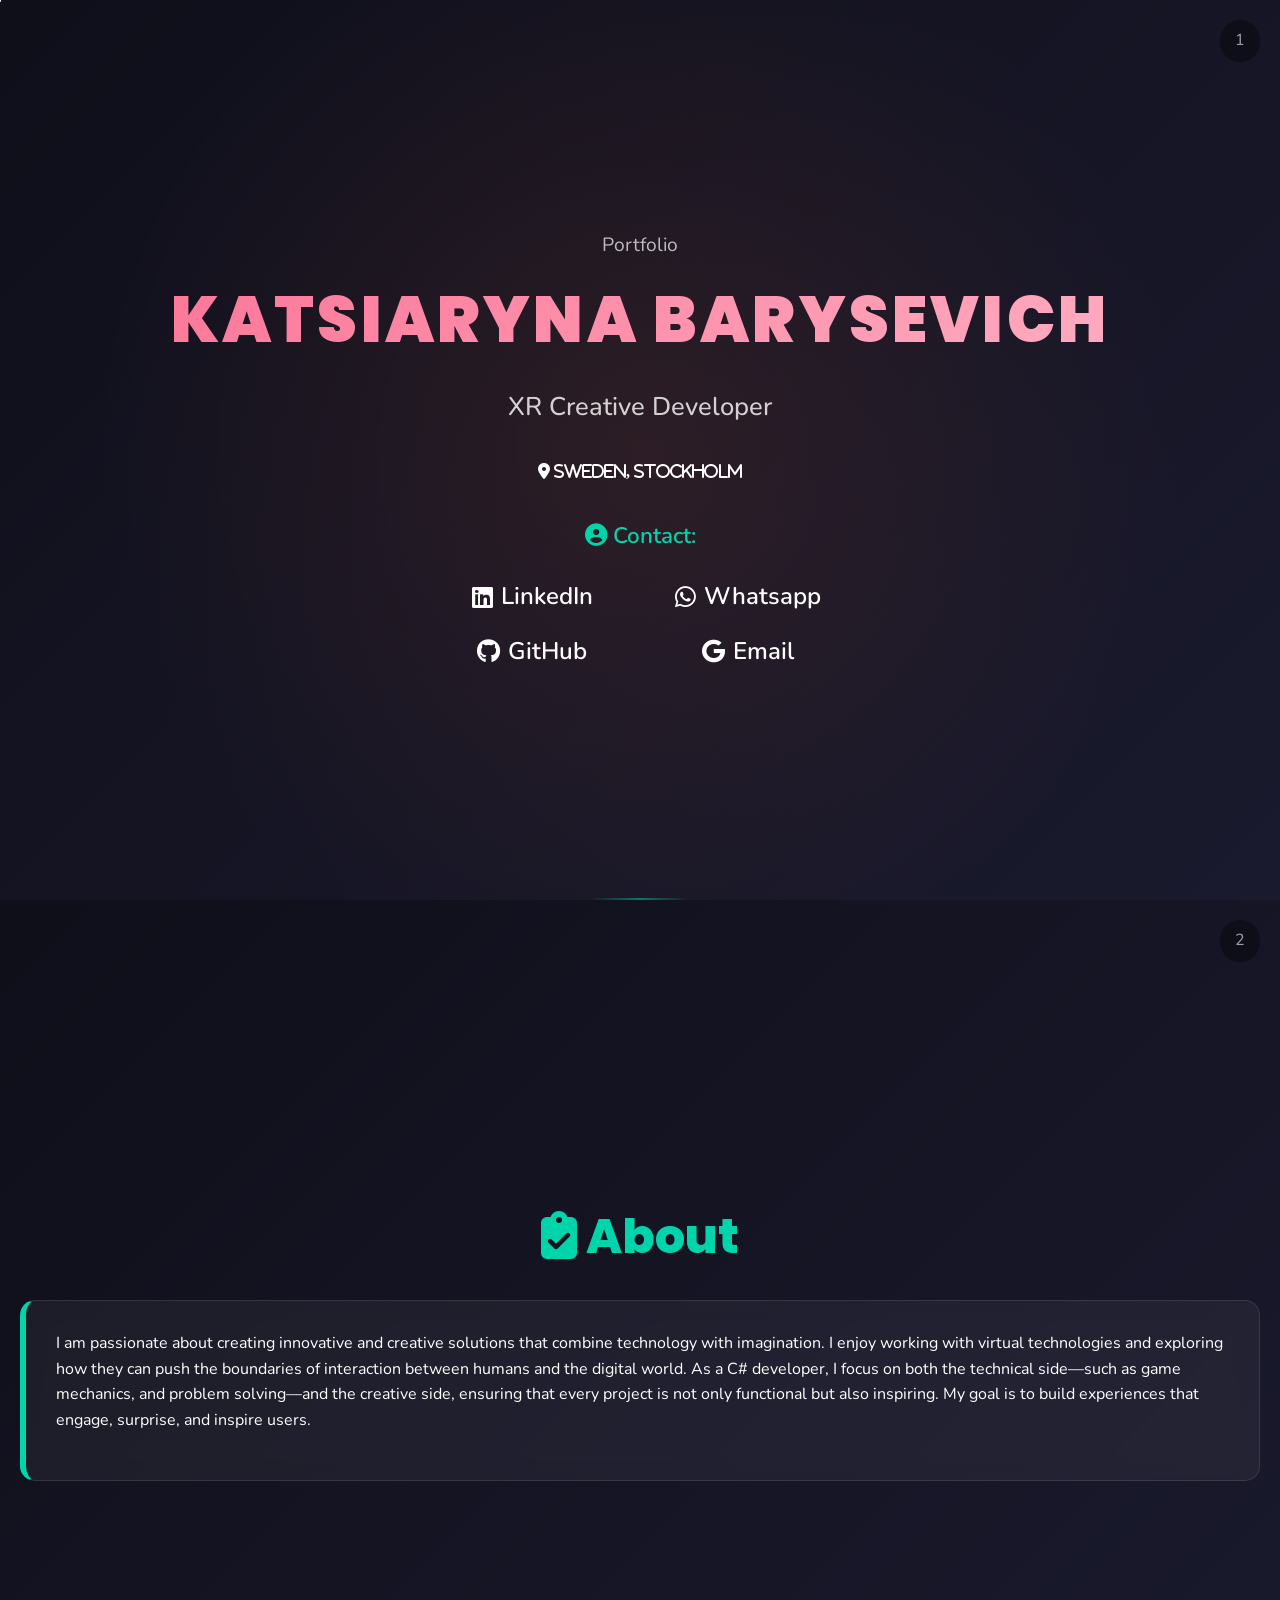
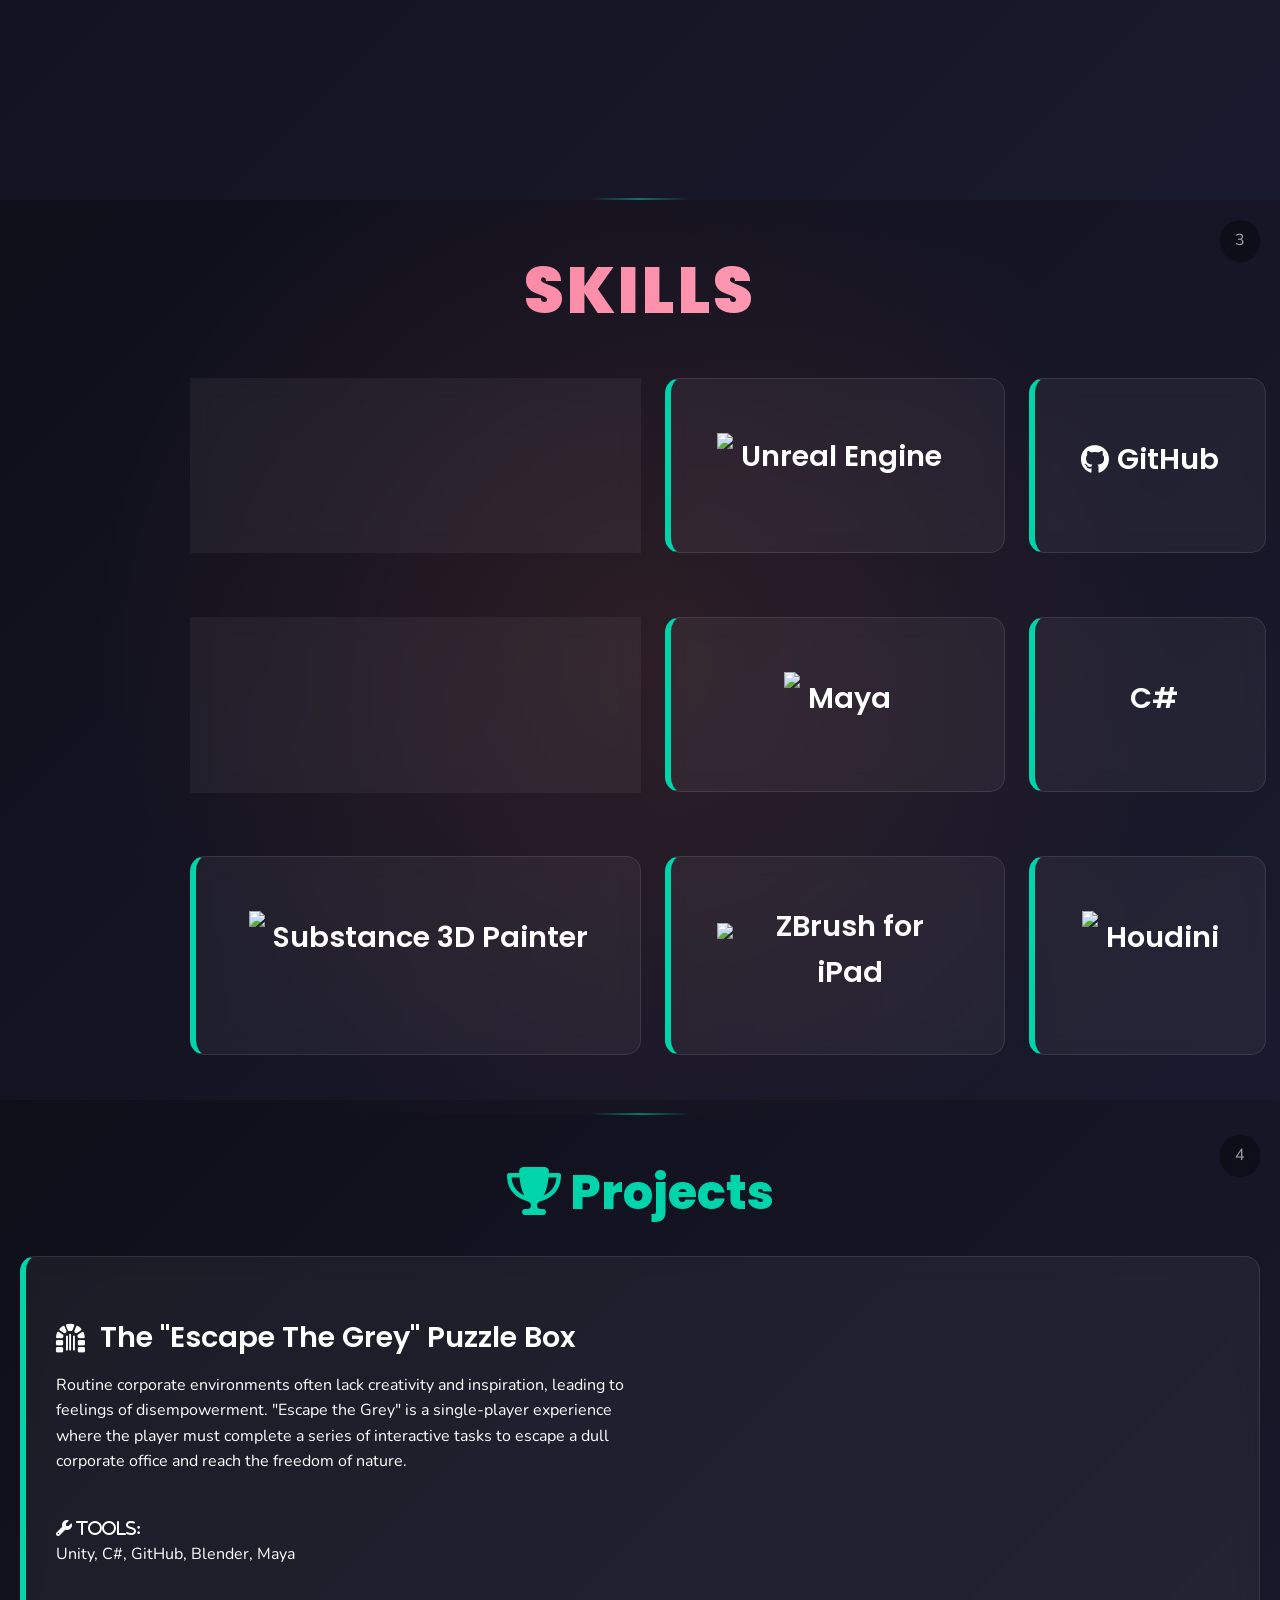
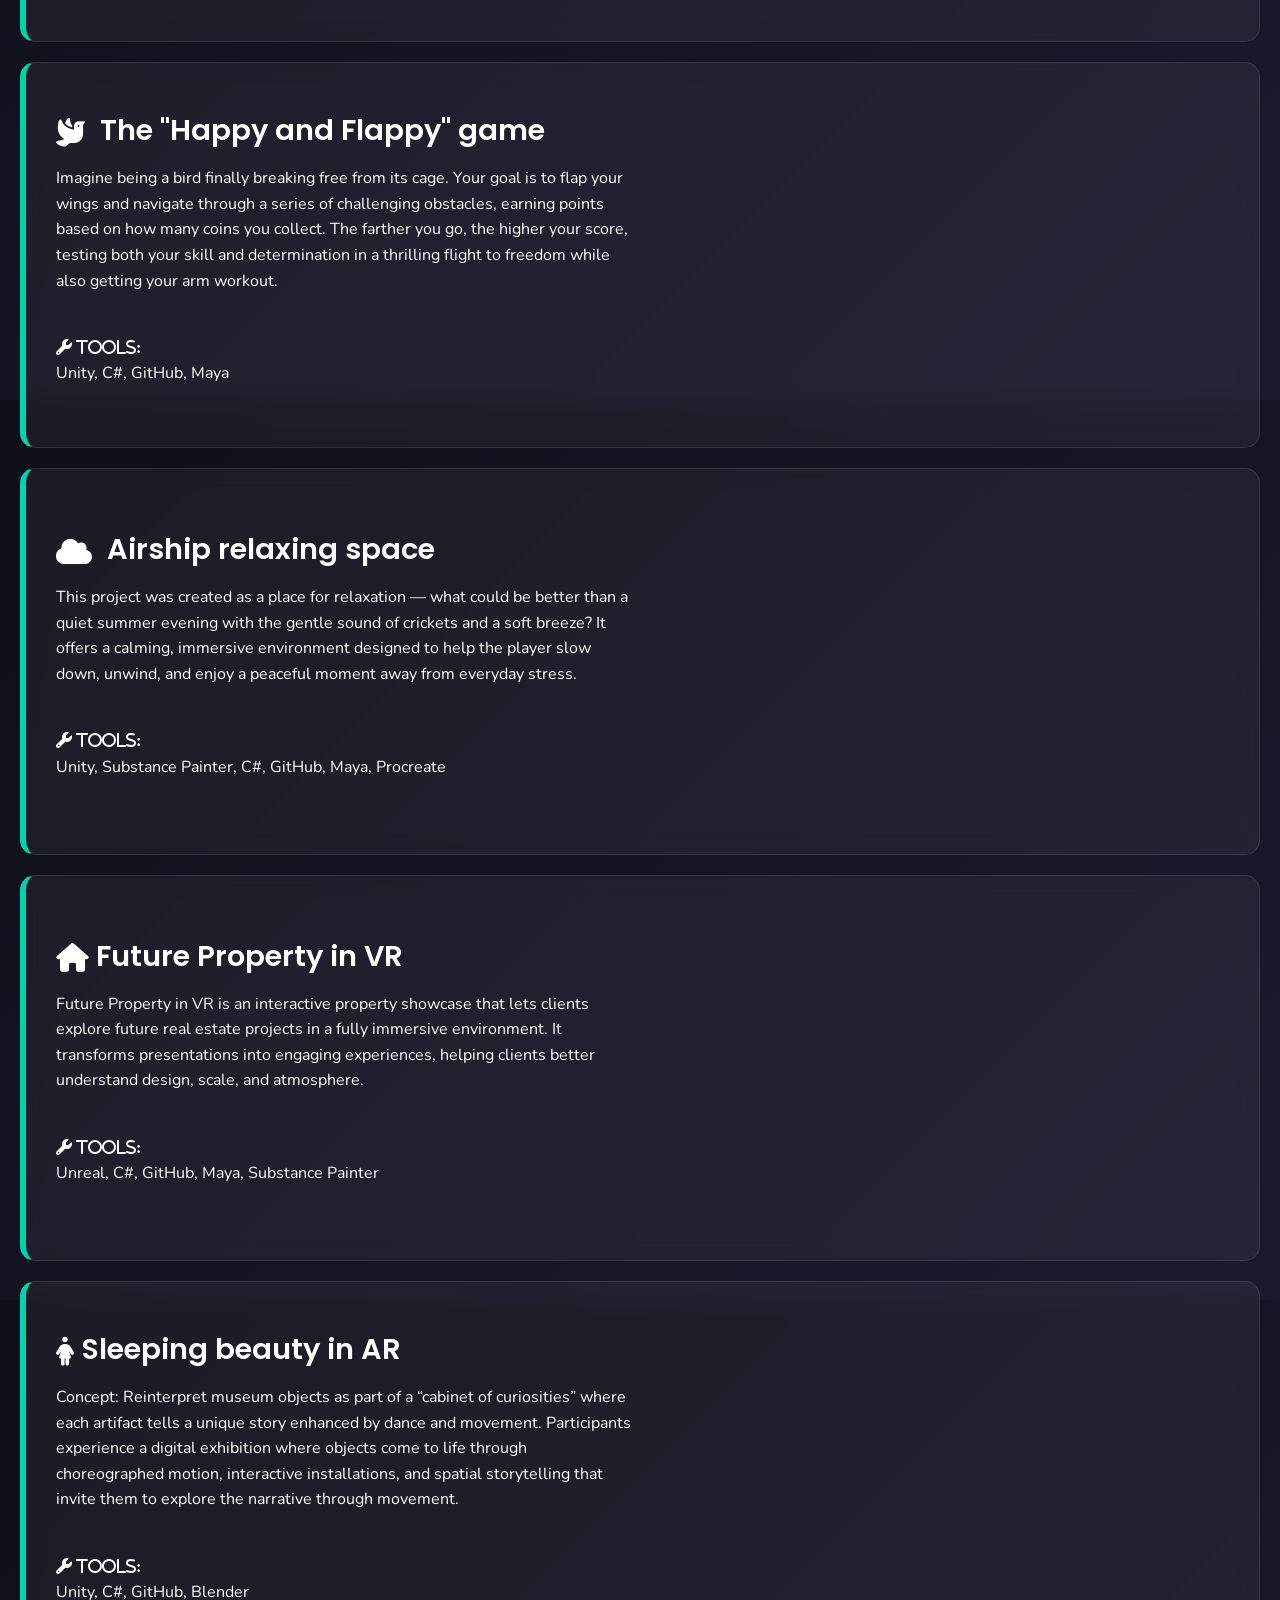
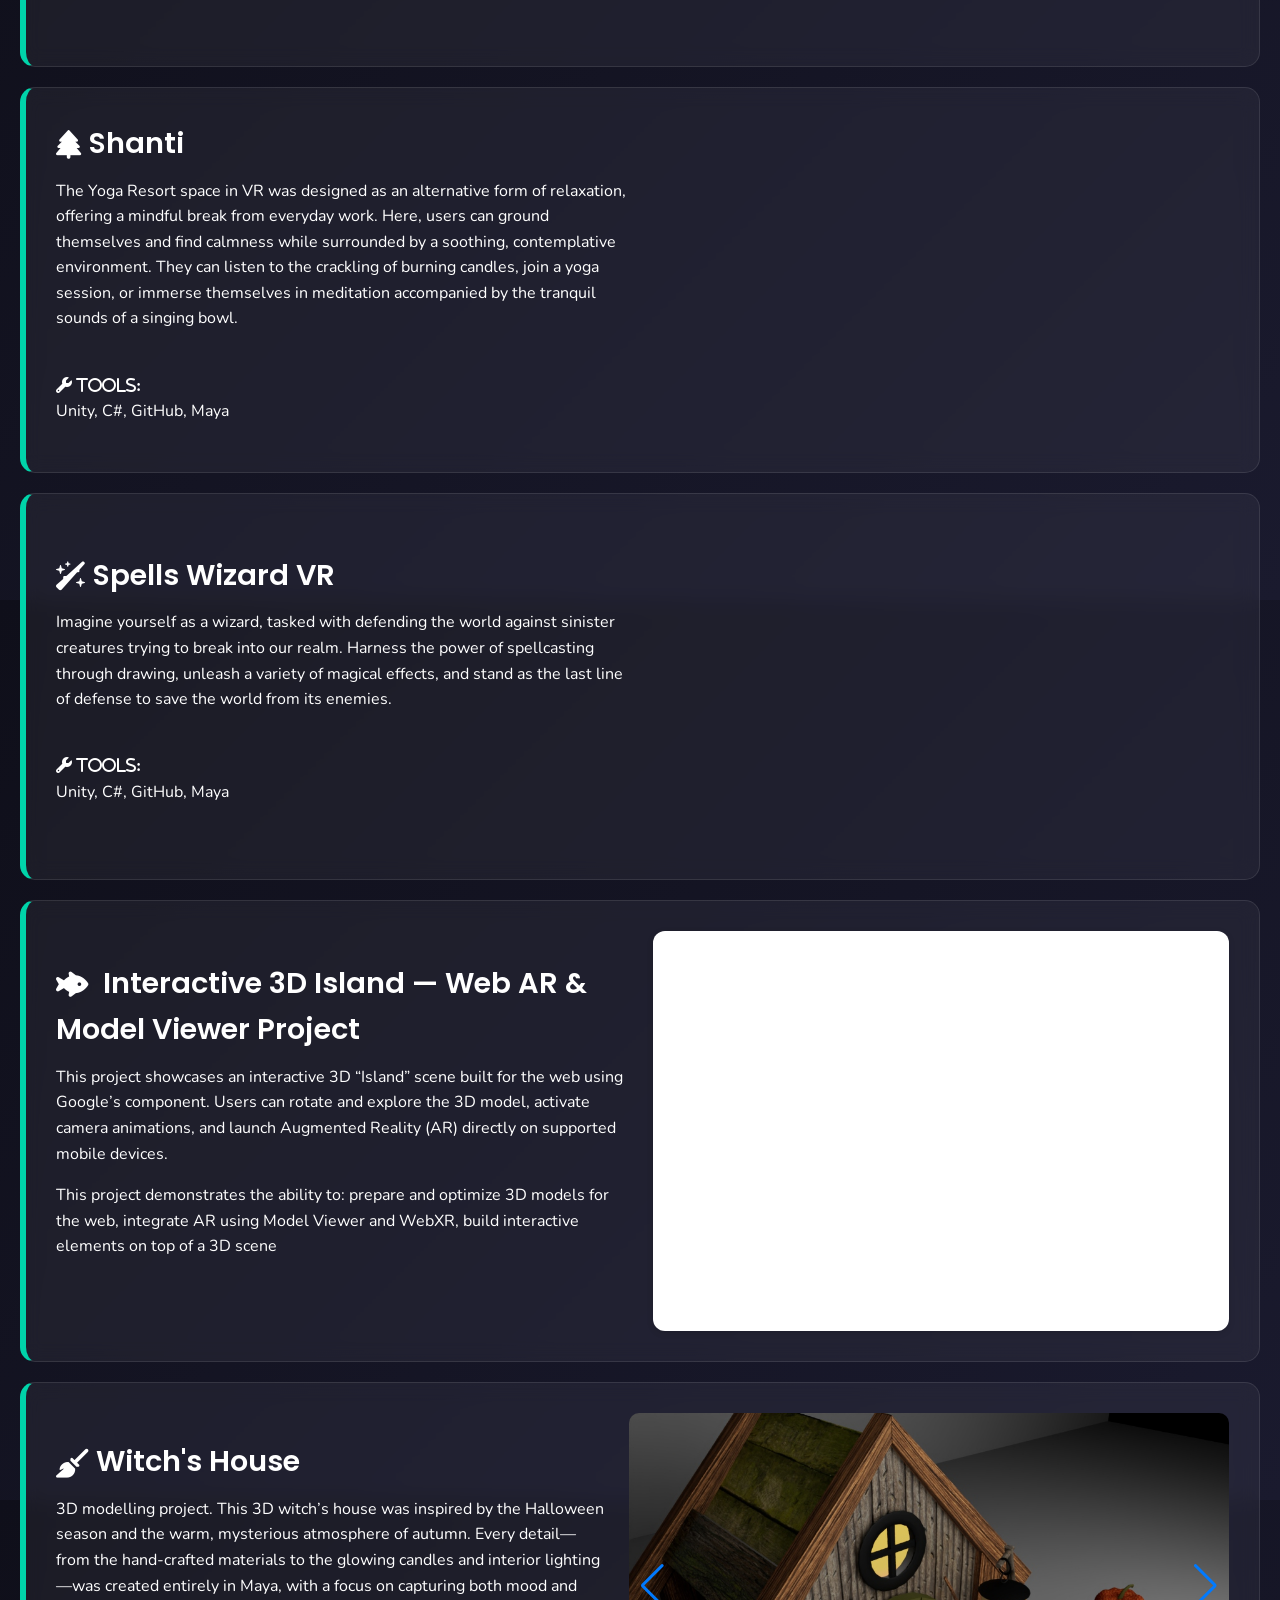
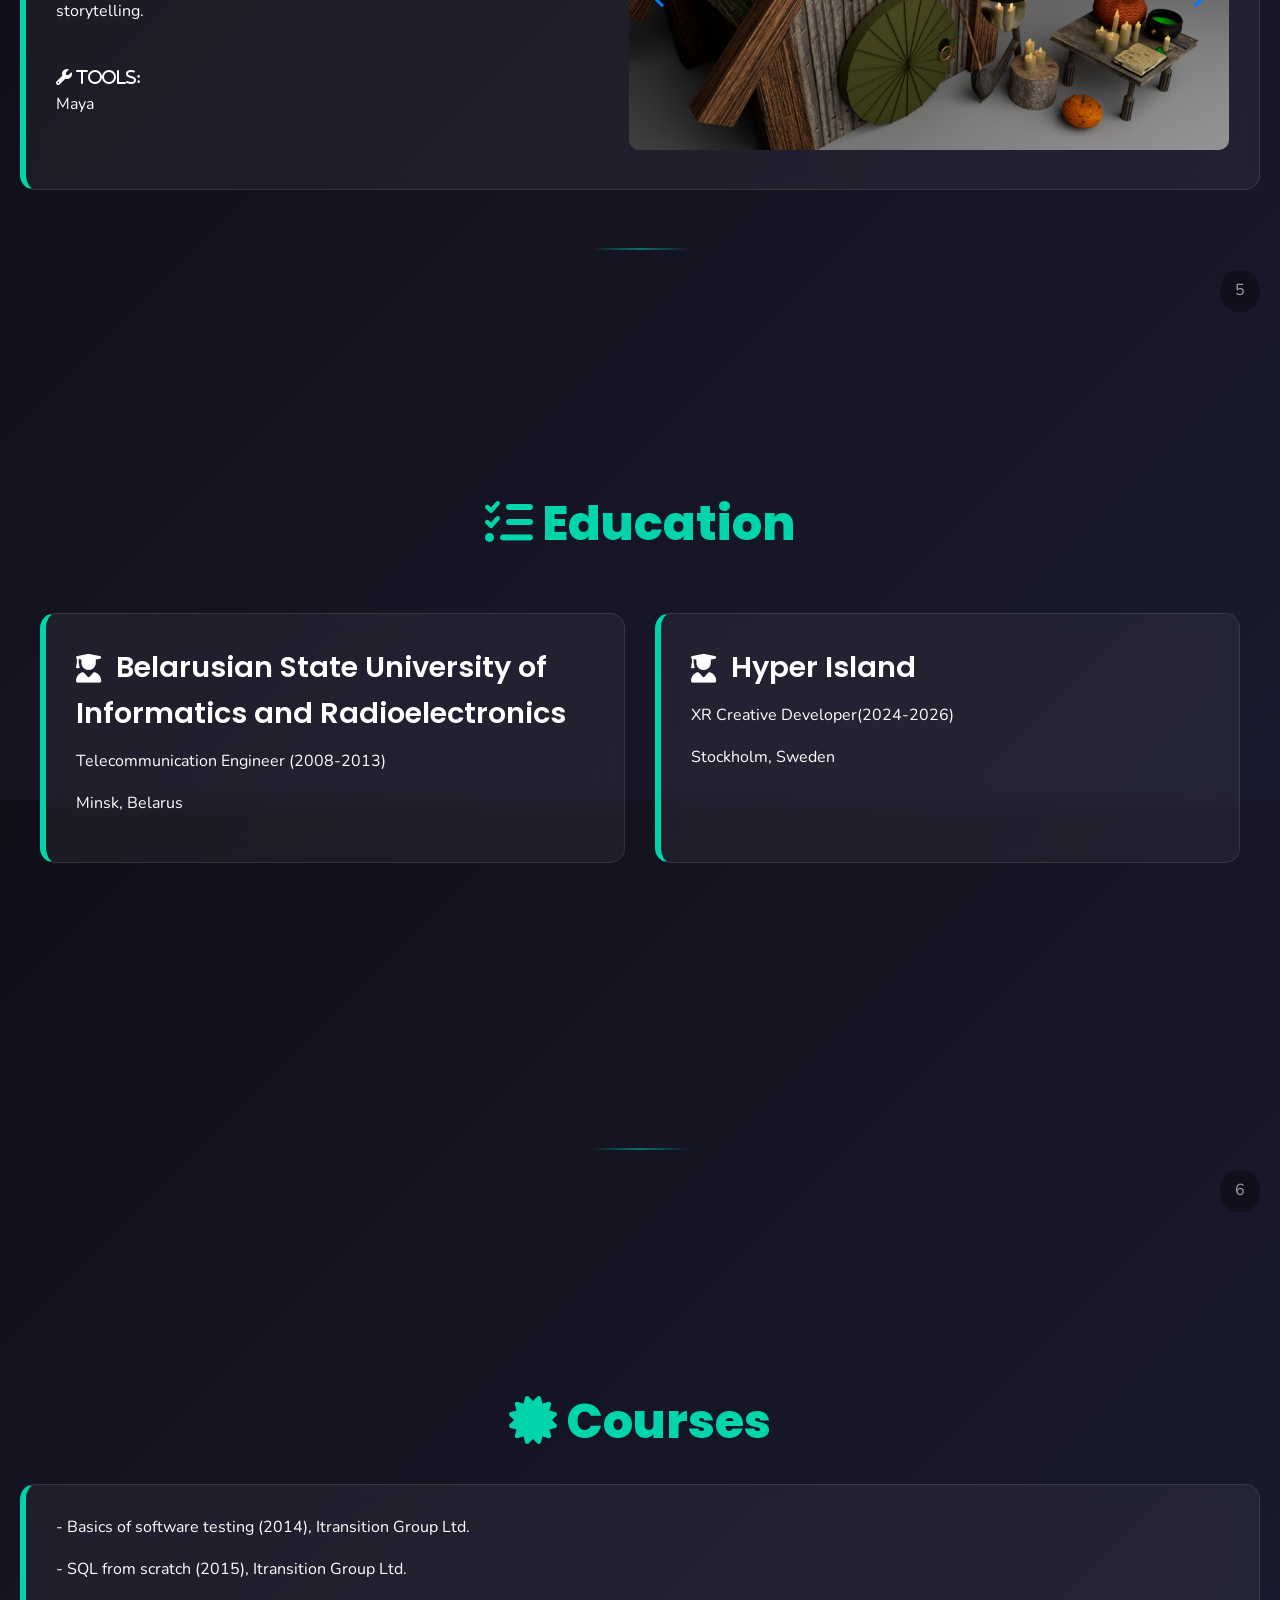
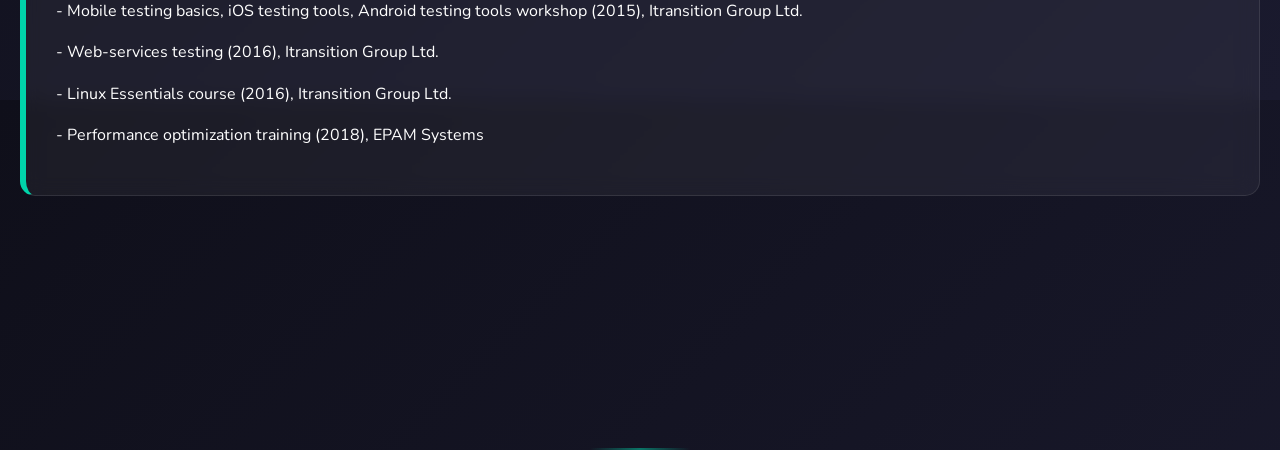
==== commit 84b14d30: "Update index.html" ====
--- a/index.html
+++ b/index.html
@@ -393,68 +393,6 @@
  
  <script src="https://cdn.jsdelivr.net/npm/swiper@11/swiper-bundle.min.js"></script>
 
-
-
-<style>
-.project-gallery {
-  width: 100%;
-  max-width: 600px;
-  margin: 0 auto;
-  overflow: hidden; 
-}
-
-.witch-swiper img {
-  width: 100%;
-  height: auto;
-  object-fit: cover;
-  border-radius: 10px;
-  display: block;
-}
-
-.swiper-button-next,
-.swiper-button-prev {
-  color: white;
-  z-index: 20;
-  pointer-events: auto;
-  text-shadow: 0 0 6px rgba(0,0,0,0.7);
-}
-
-.swiper-pagination-bullet {
-  background: var(--accent-green);
-  opacity: 0.7;
-}
-
-.swiper-pagination-bullet-active {
-  background: var(--accent-green-dark);
-  opacity: 1;
-}
-
-@media (max-width: 768px) {
-  .project-card {
-    grid-template-columns: 1fr;
-    gap: 1rem;
-  }
-
-  .project-gallery {
-    max-width: 100%;
-    width: 100%;
-    margin: 0;
-  }
-
-  .swiper-button-next,
-  .swiper-button-prev {
-    transform: scale(0.8);
-  }
-
-  .swiper-slide img {
-    border-radius: 8px;
-  }
-}
-</style>
-
-
-
-             
                 </div>
             
         <div class="slide-separator"></div>
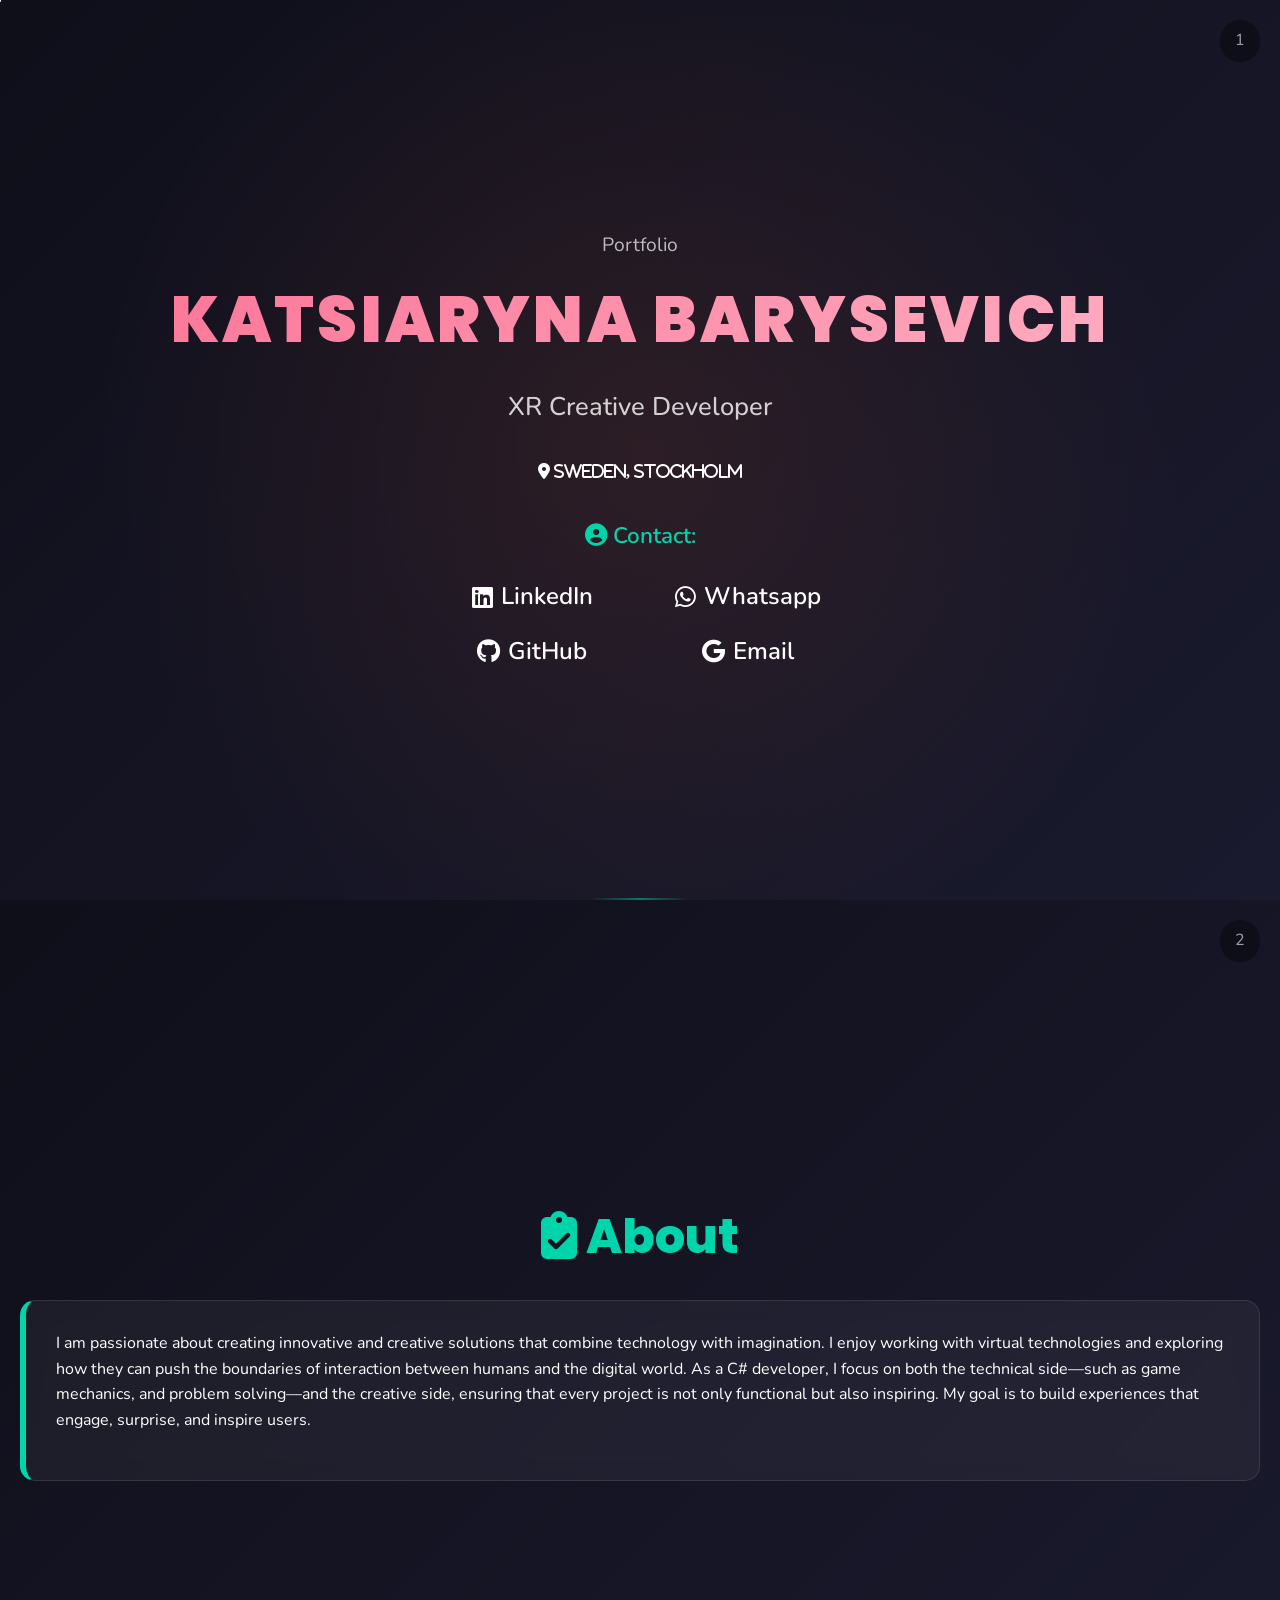
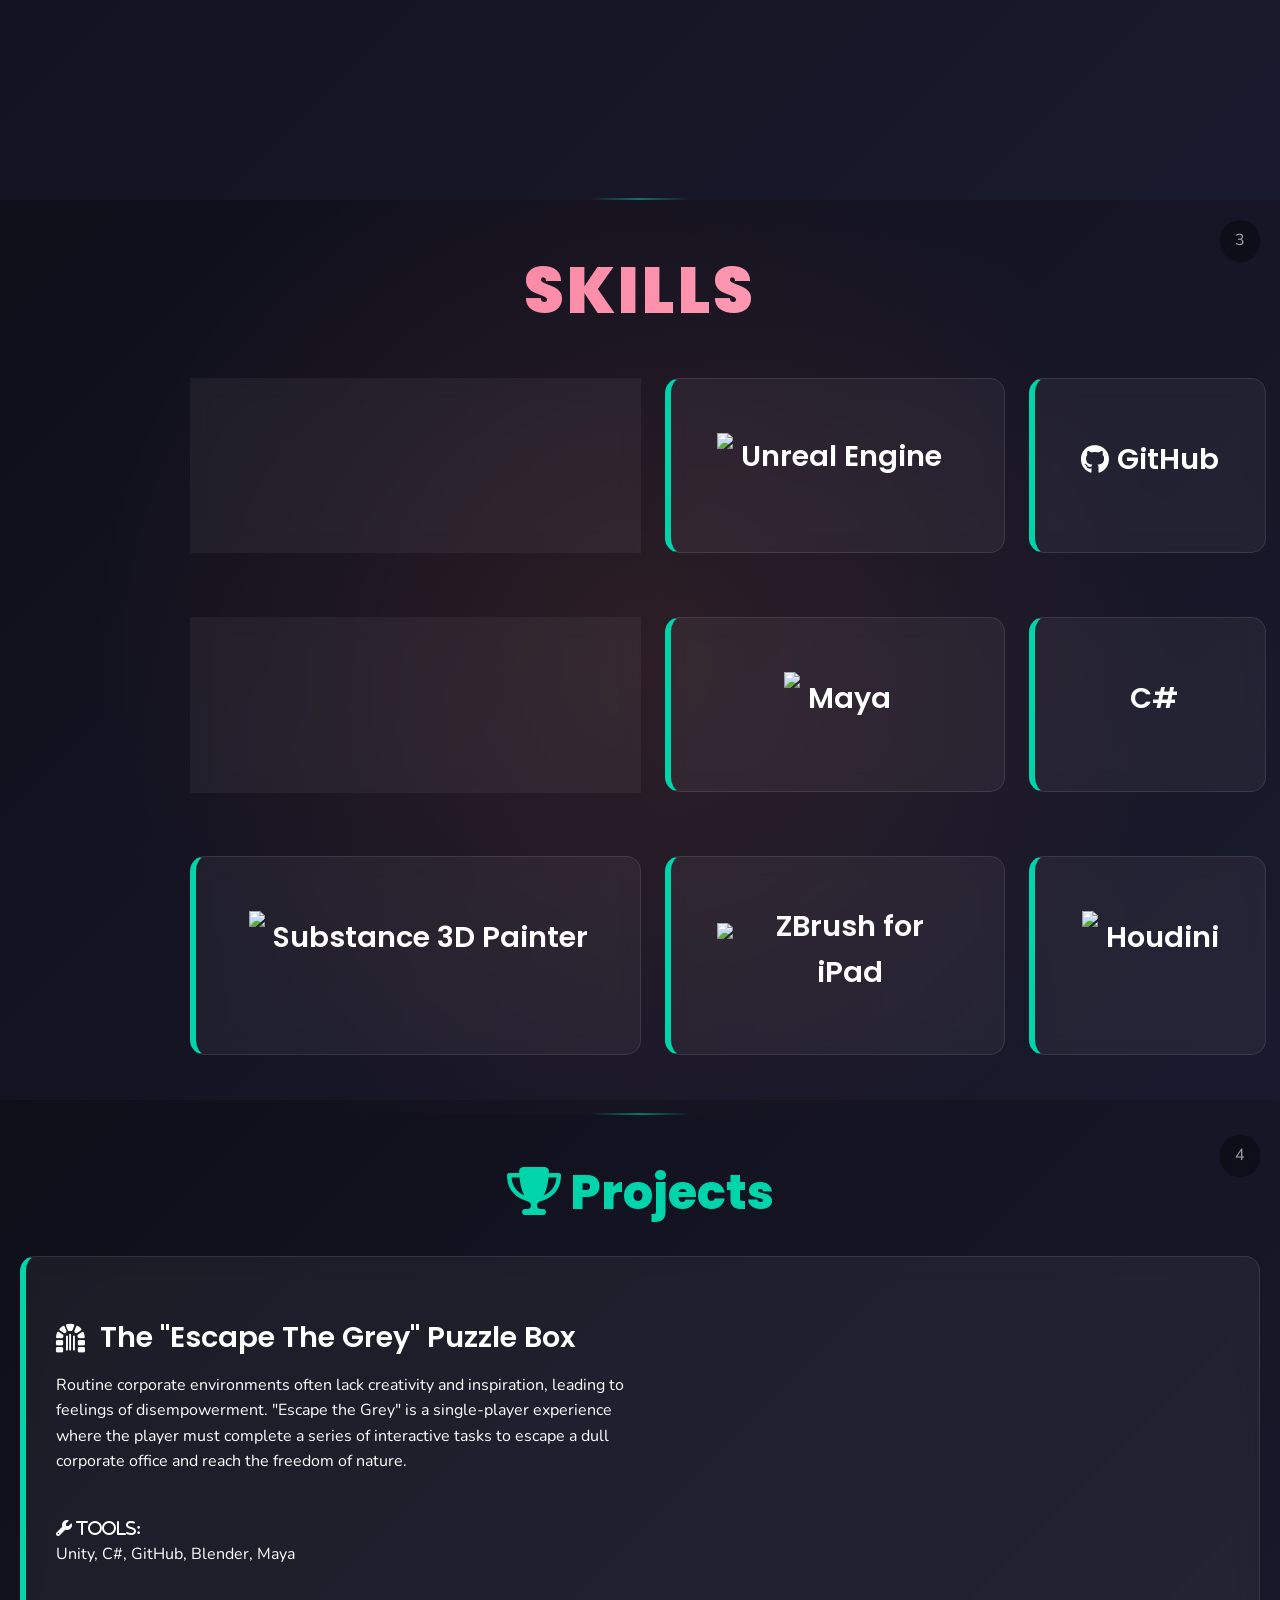
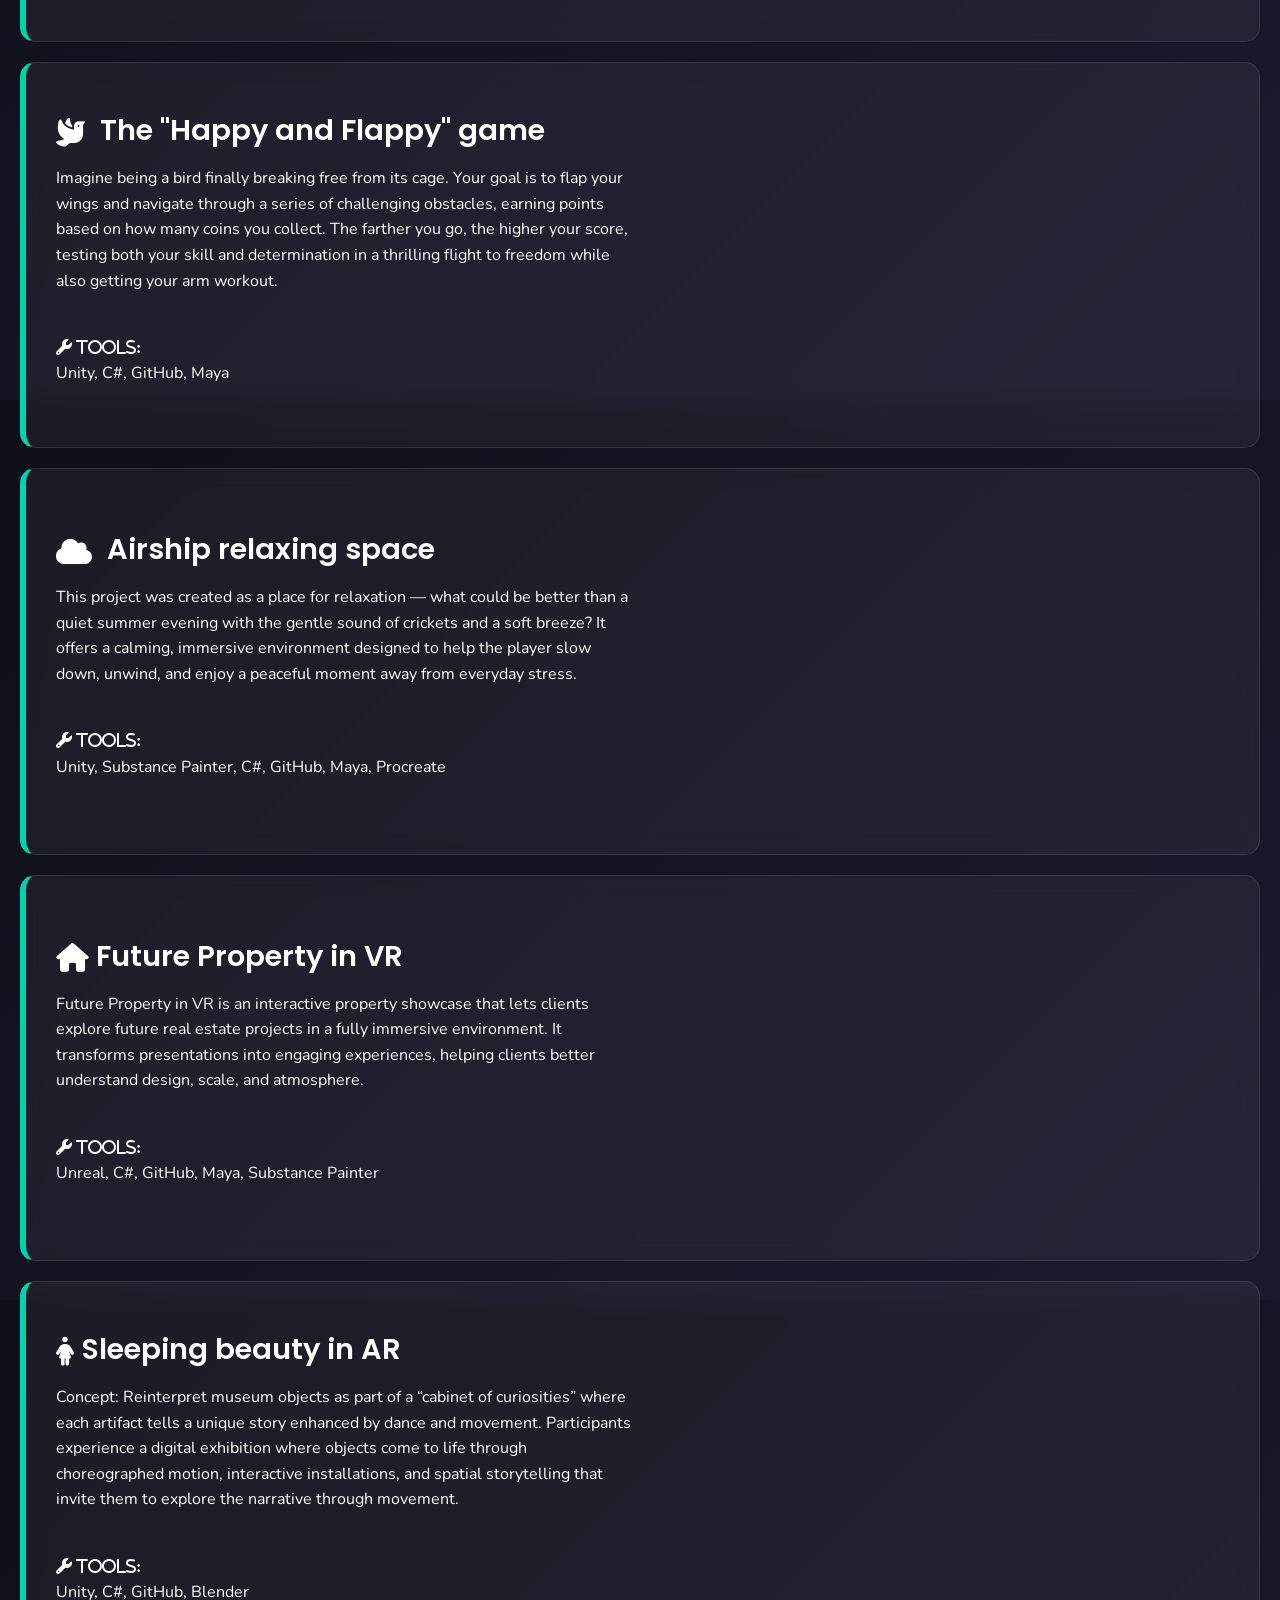
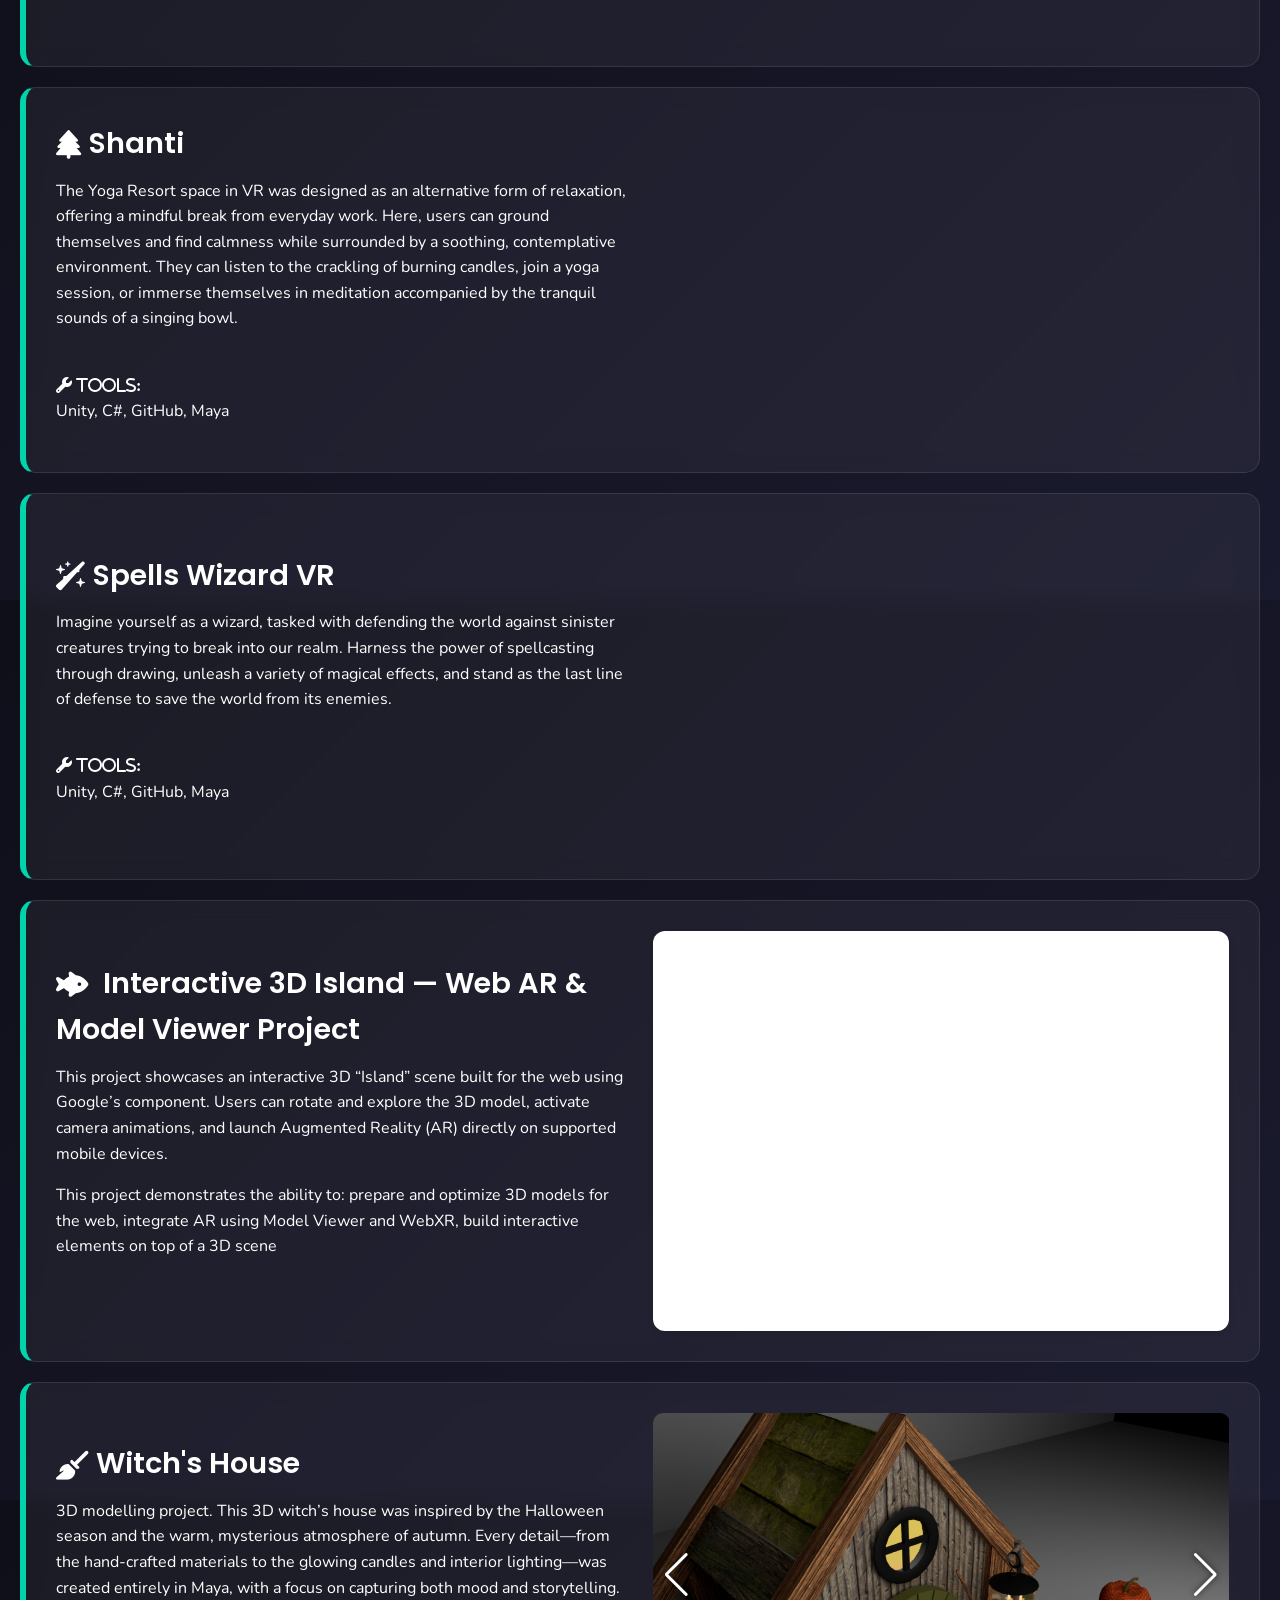
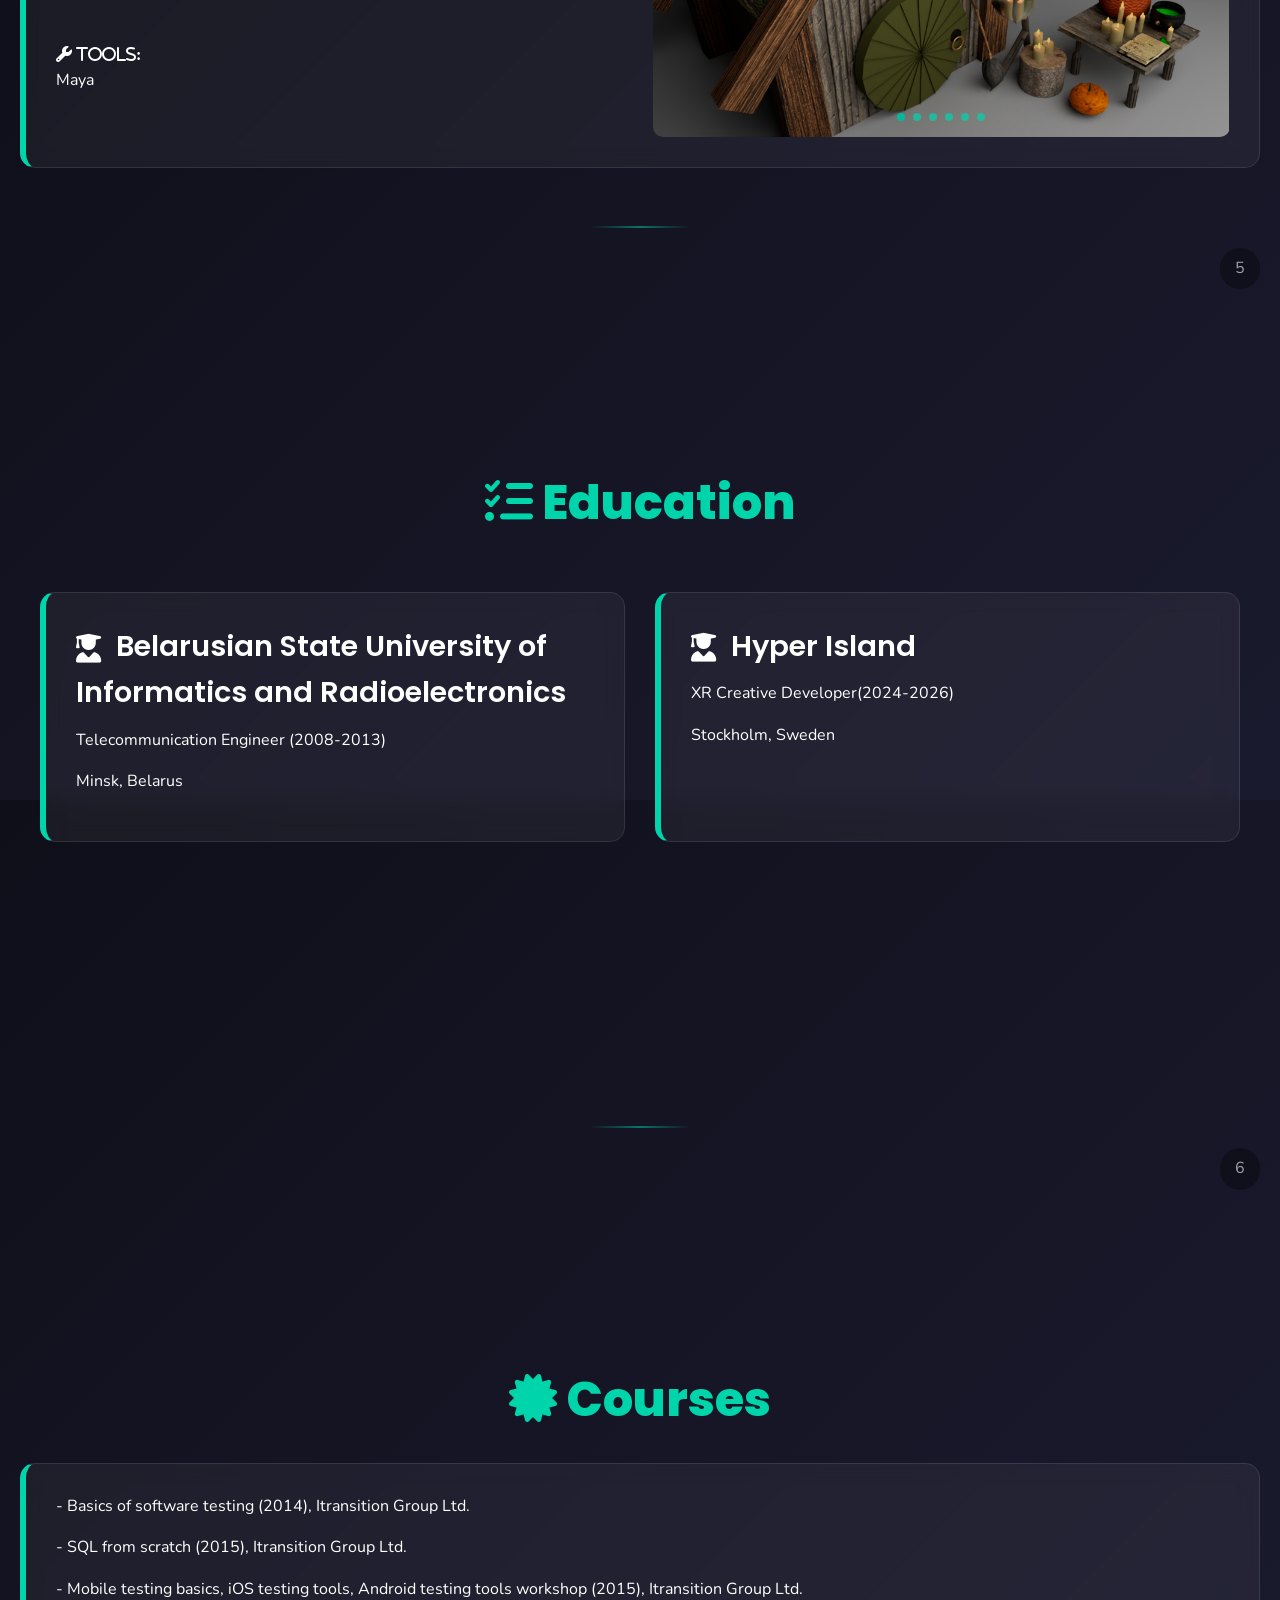
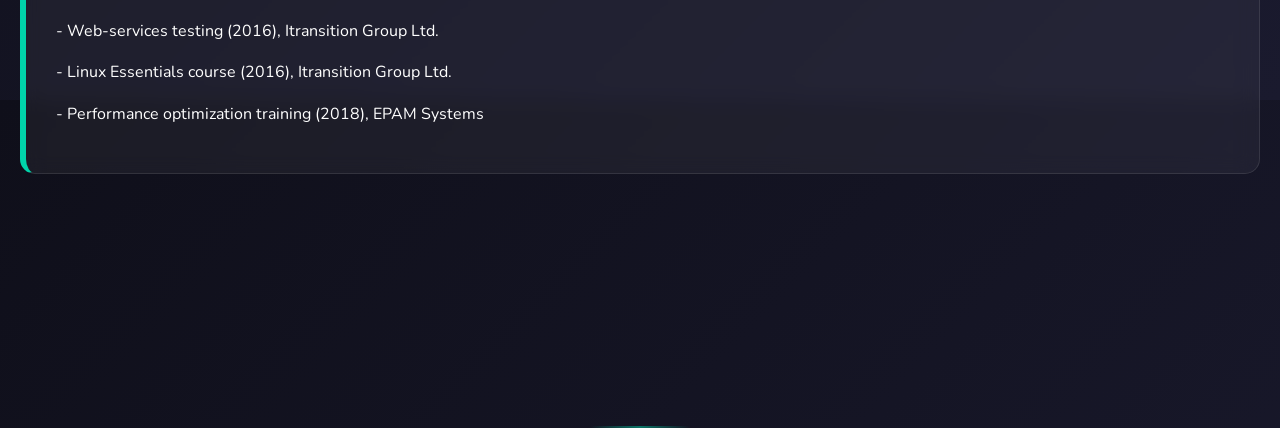
==== commit ce07c484: "Update index.html" ====
--- a/index.html
+++ b/index.html
@@ -6,7 +6,7 @@
     <title>Katsiaryna Barysevich - Portfolio</title>
     <link href="https://cdnjs.cloudflare.com/ajax/libs/font-awesome/6.4.0/css/all.min.css" rel="stylesheet">
     <link href="https://fonts.googleapis.com/css2?family=Nunito:ital,wght@0,300;0,400;0,500;0,600;0,700;0,800;0,900;1,400;1,600&family=Poppins:wght@400;500;600;700;800;900&display=swap" rel="stylesheet">
-    <link href="https://cdn.jsdelivr.net/npm/prismjs@1.29.0/themes/prism-tomorrow.min.css" rel="stylesheet" />
+    <link href="https://cdn.jsdelivr.net/npm/prismjs@1.29.0/themes/prism-tomorrow.min.css" rel="stylesheet"/>
     <script src="https://cdn.jsdelivr.net/npm/prismjs@1.29.0/prism.min.js"></script>
     <link rel="stylesheet" href="https://cdn.jsdelivr.net/npm/swiper@11/swiper-bundle.min.css"/>
     <script src="https://cdn.jsdelivr.net/npm/prismjs@1.29.0/components/prism-csharp.min.js"></script>
--- a/styles.css
+++ b/styles.css
@@ -395,3 +395,59 @@
         grid-template-columns: 1fr;
     }
 }
+
+
+.project-gallery {
+  width: 100%;
+  max-width: 600px;
+  margin: 0 auto;
+  overflow: hidden; 
+}
+
+.witch-swiper img {
+  width: 100%;
+  height: auto;
+  object-fit: cover;
+  border-radius: 10px;
+  display: block;
+}
+
+.swiper-button-next,
+.swiper-button-prev {
+  color: white;
+  z-index: 20;
+  pointer-events: auto;
+  text-shadow: 0 0 6px rgba(0,0,0,0.7);
+}
+
+.swiper-pagination-bullet {
+  background: var(--accent-green);
+  opacity: 0.7;
+}
+
+.swiper-pagination-bullet-active {
+  background: var(--accent-green-dark);
+  opacity: 1;
+}
+
+@media (max-width: 768px) {
+  .project-card {
+    grid-template-columns: 1fr;
+    gap: 1rem;
+  }
+
+  .project-gallery {
+    max-width: 100%;
+    width: 100%;
+    margin: 0;
+  }
+
+  .swiper-button-next,
+  .swiper-button-prev {
+    transform: scale(0.8);
+  }
+
+  .swiper-slide img {
+    border-radius: 8px;
+  }
+}
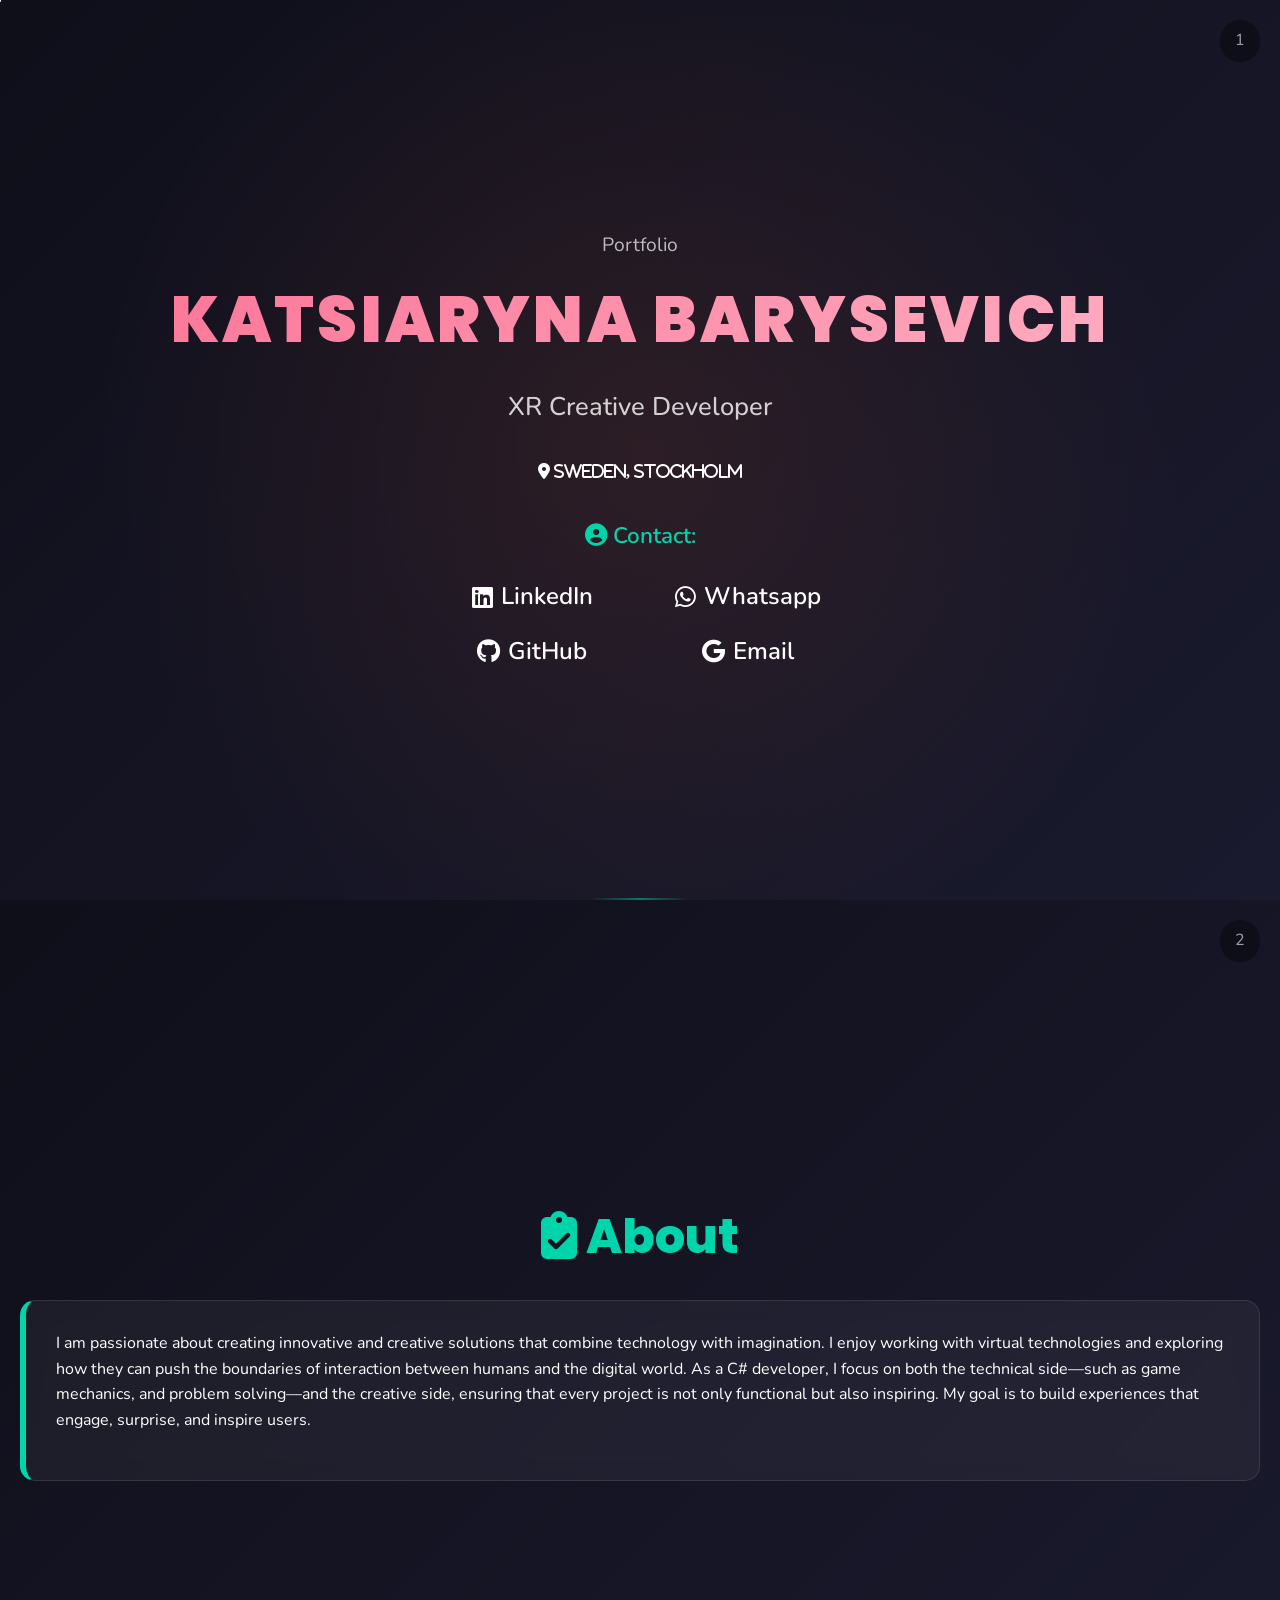
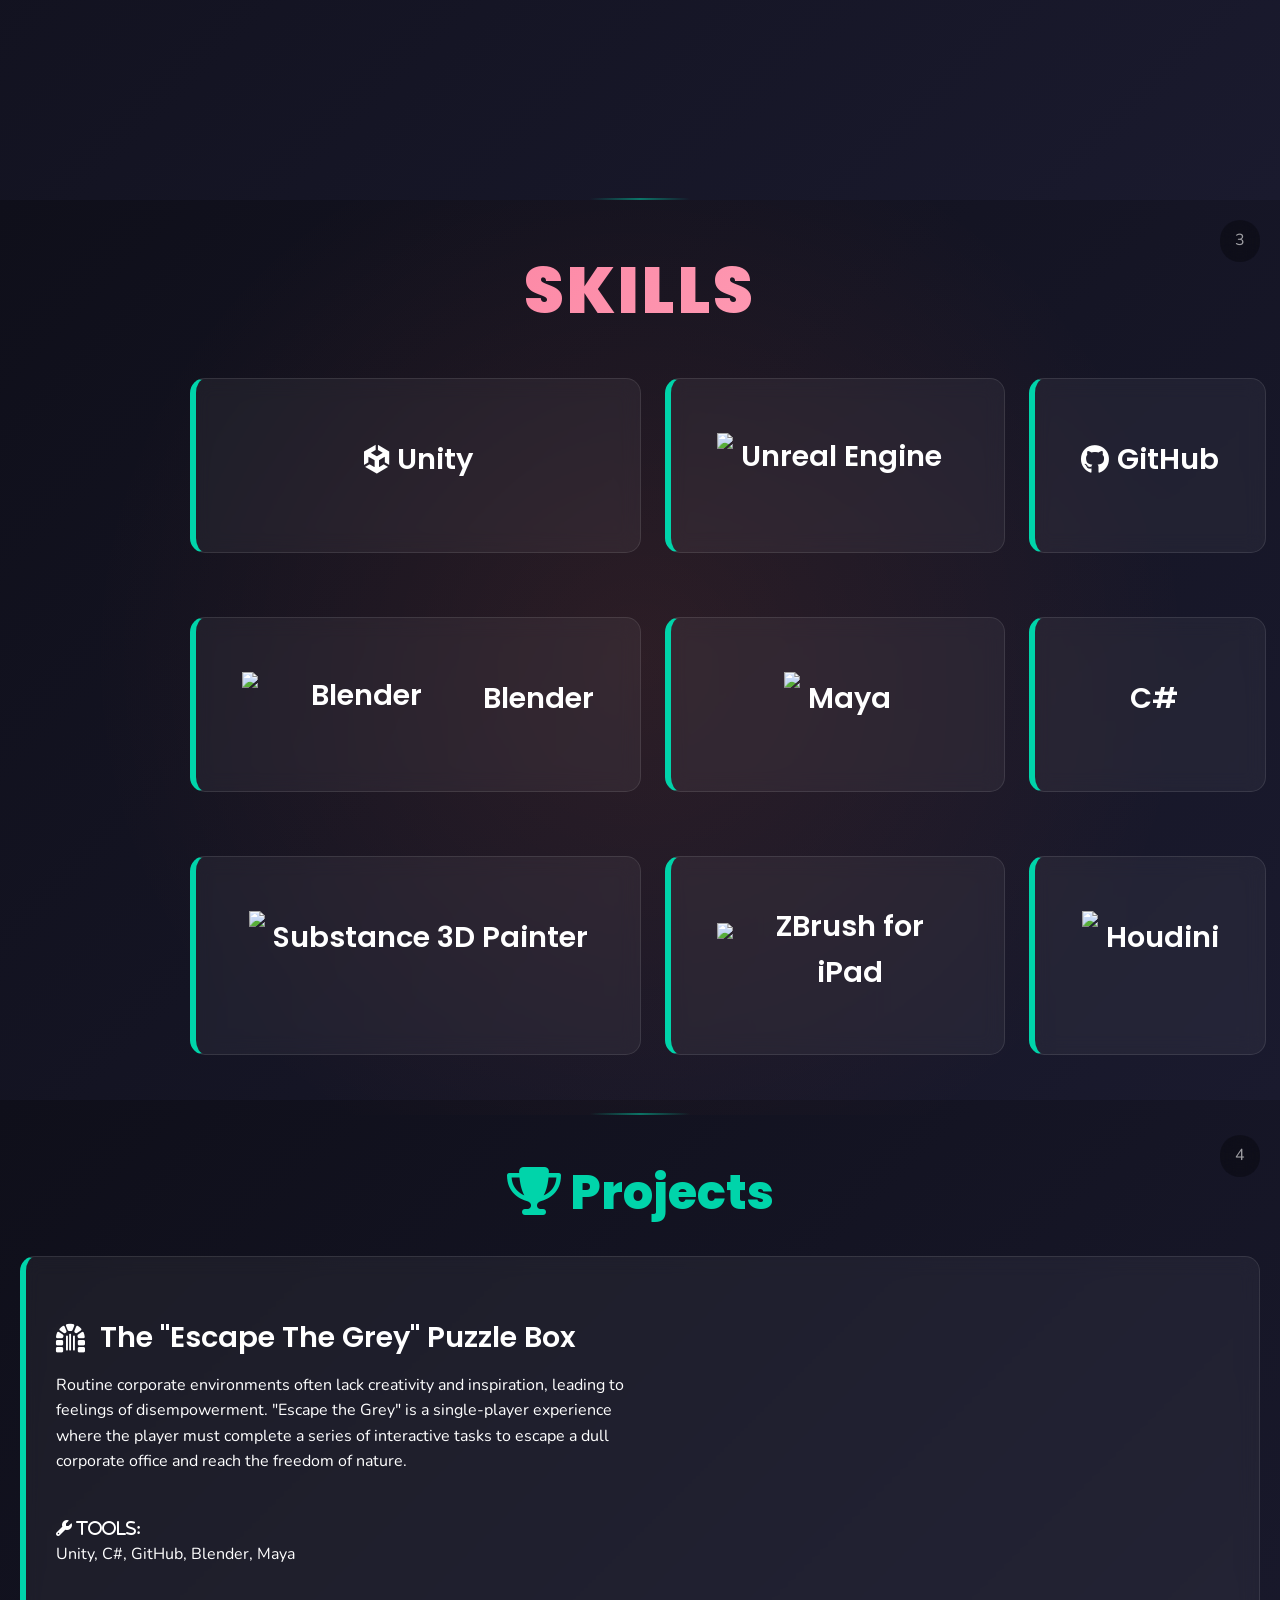
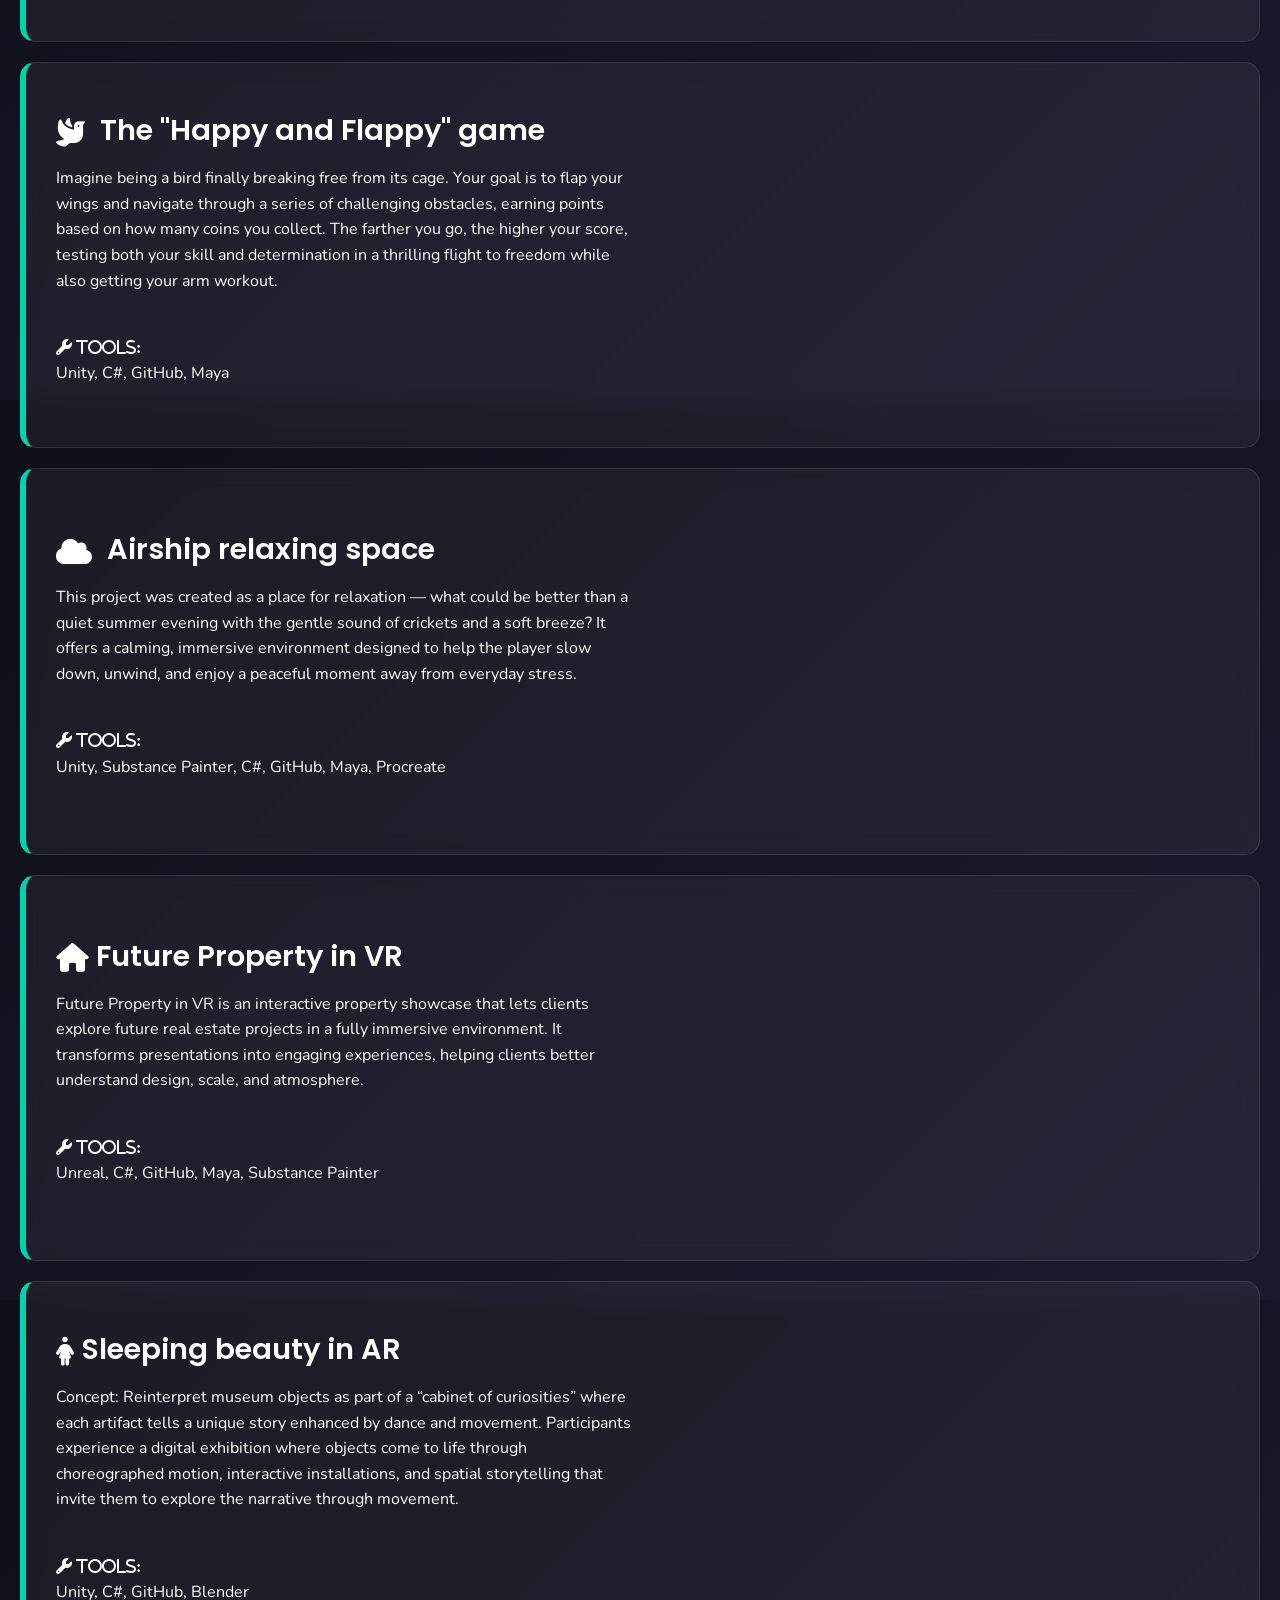
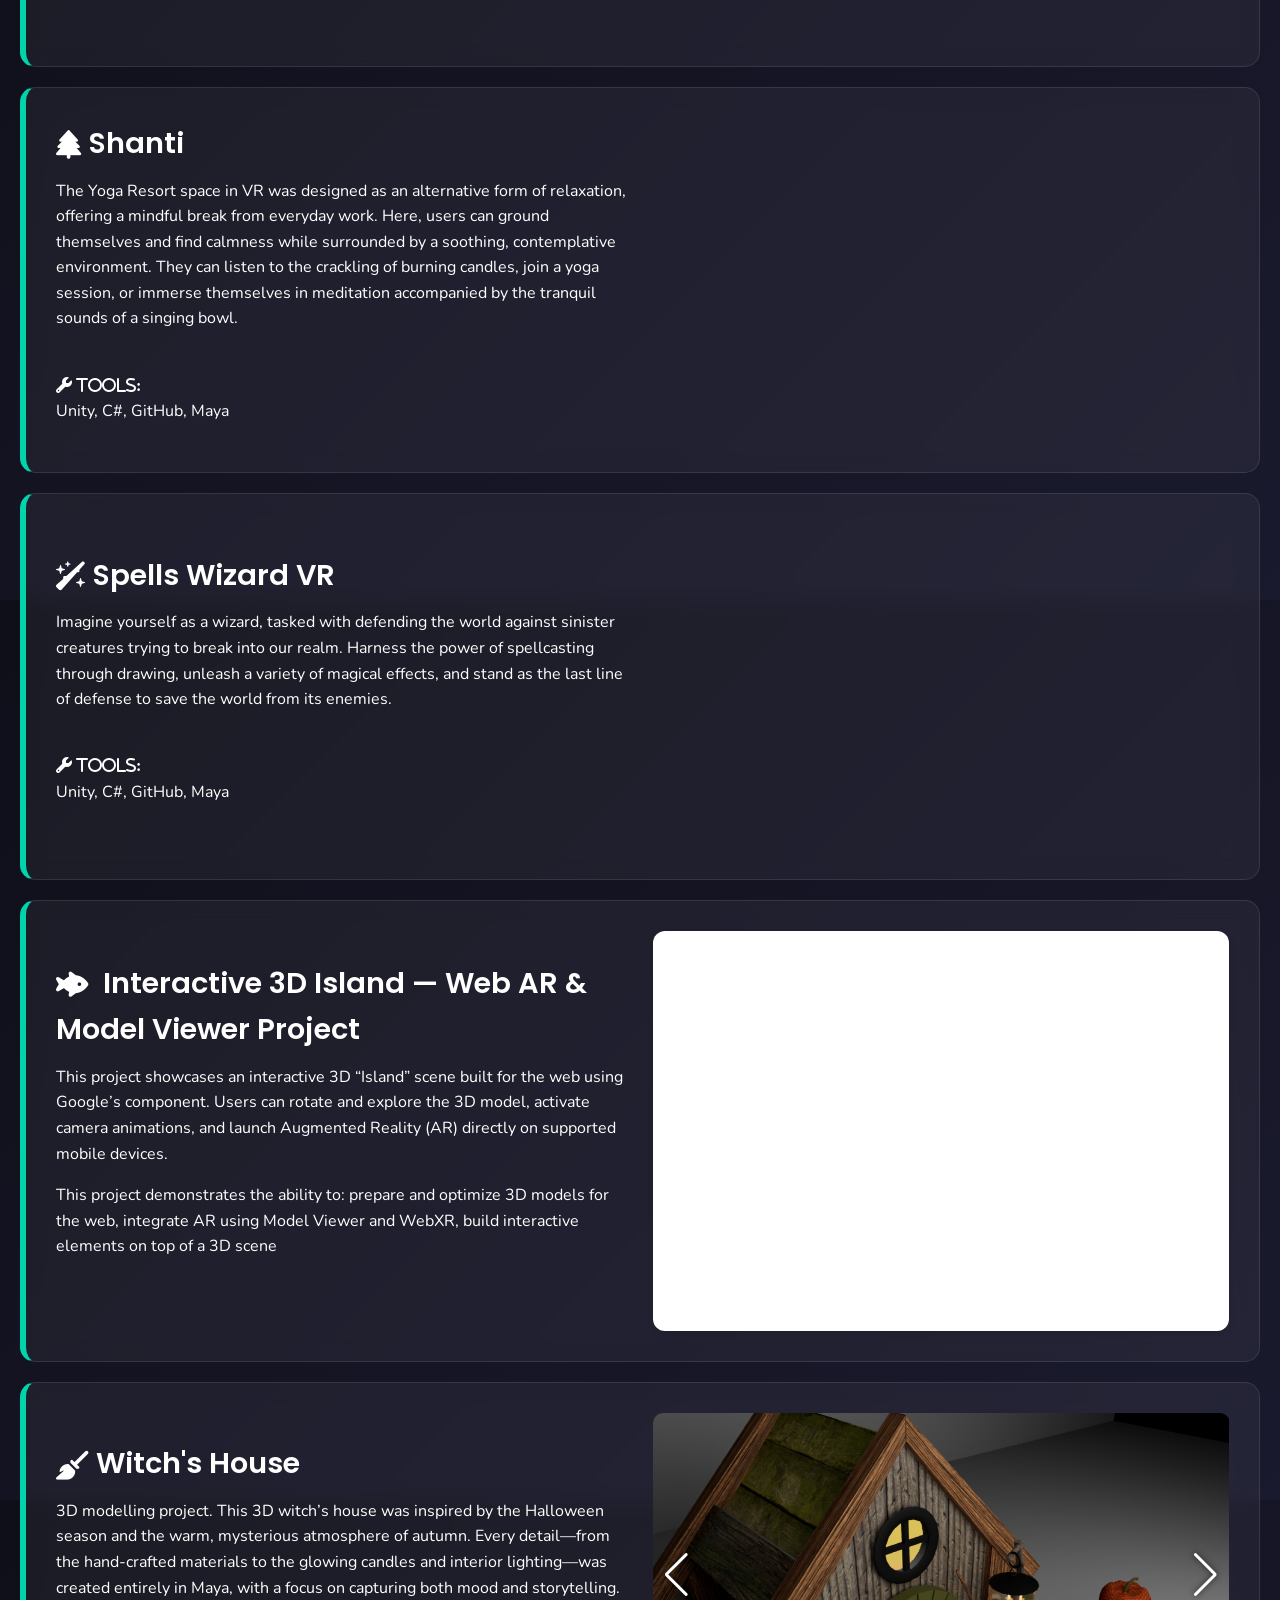
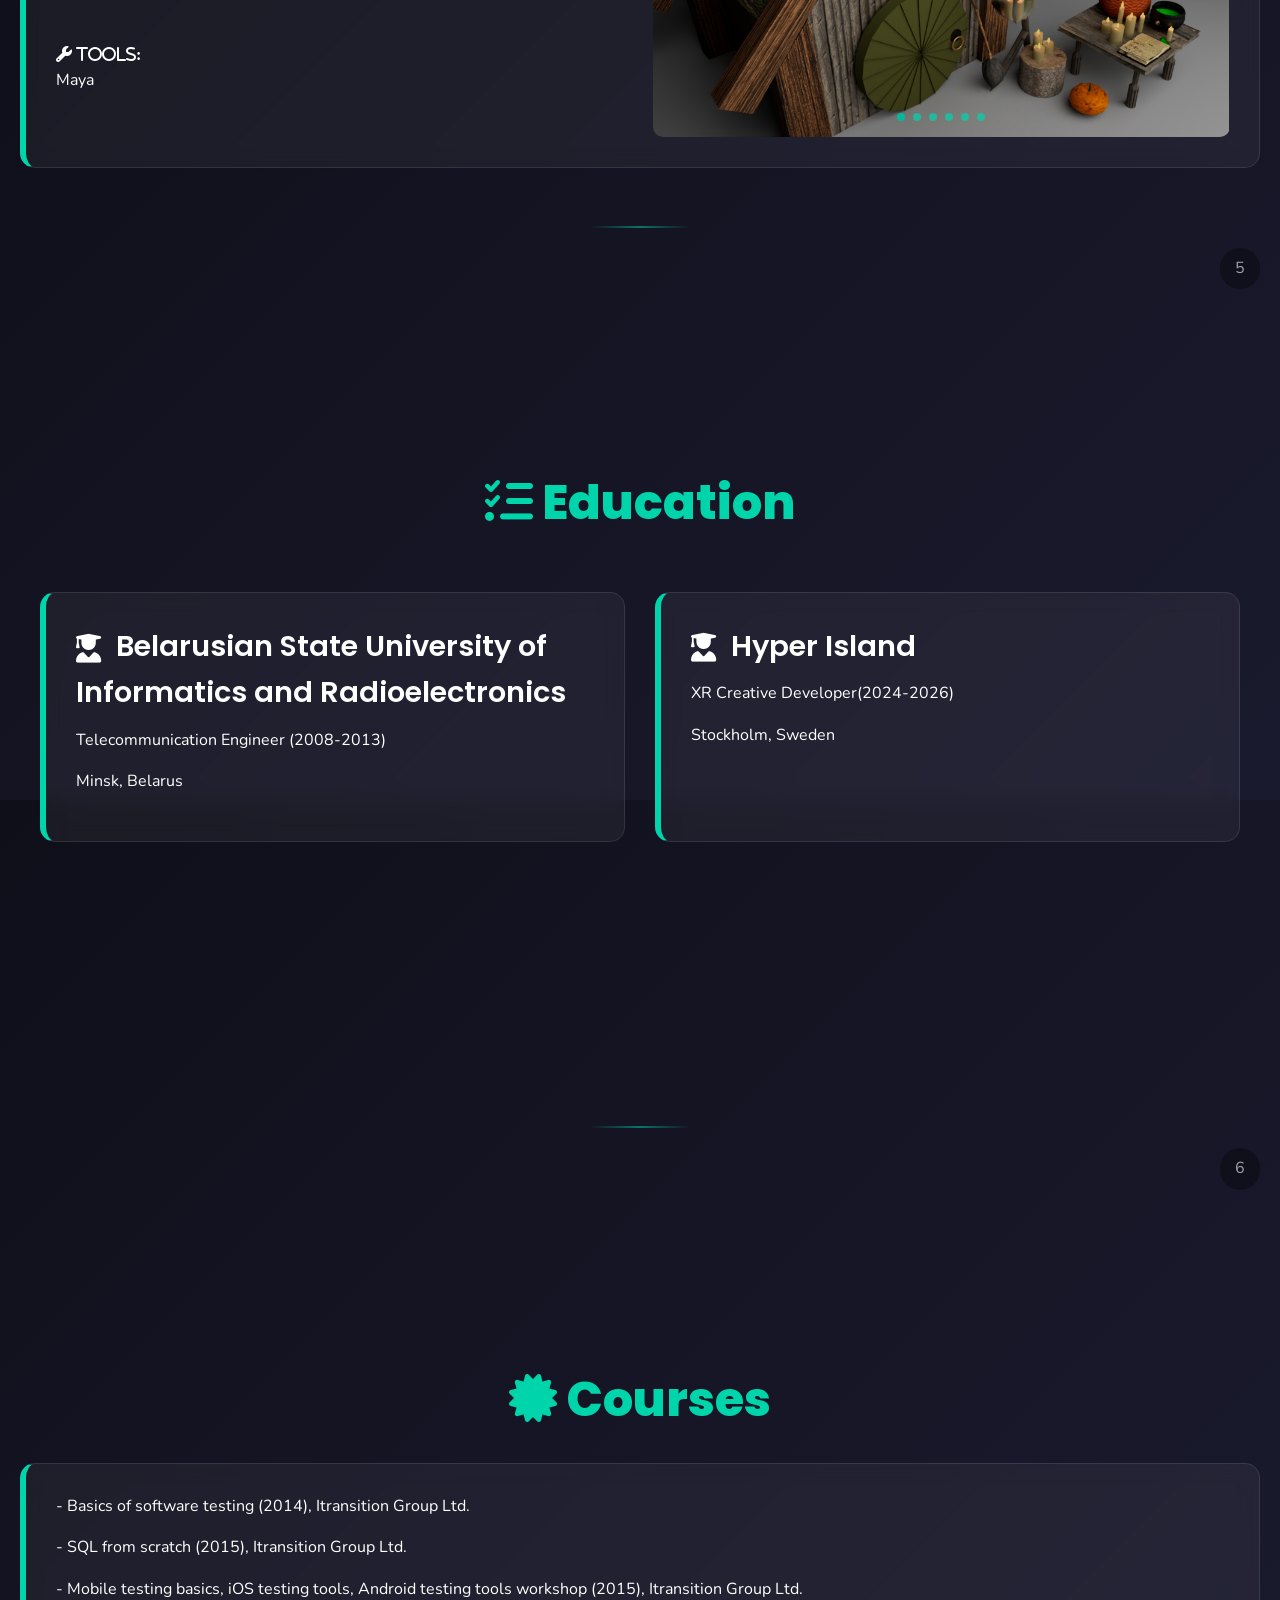
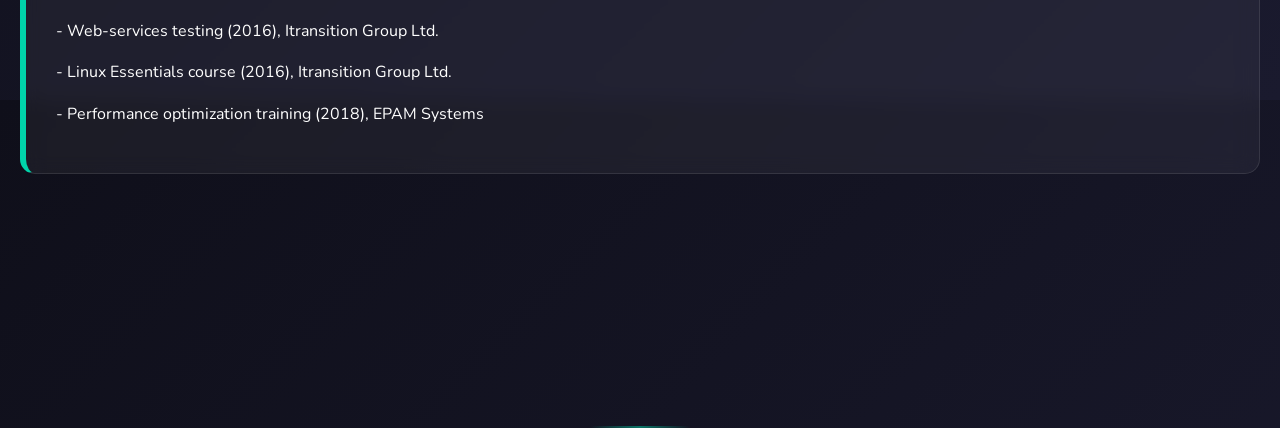
==== commit 1fc87317: "unnecessary div" ====
--- a/index.html
+++ b/index.html
@@ -53,7 +53,6 @@
             </div>
         </div>
         <div class="slide-separator"></div>
-    </div>
     
     <!-- About me -->
     <div class="slide" id="slide-2">
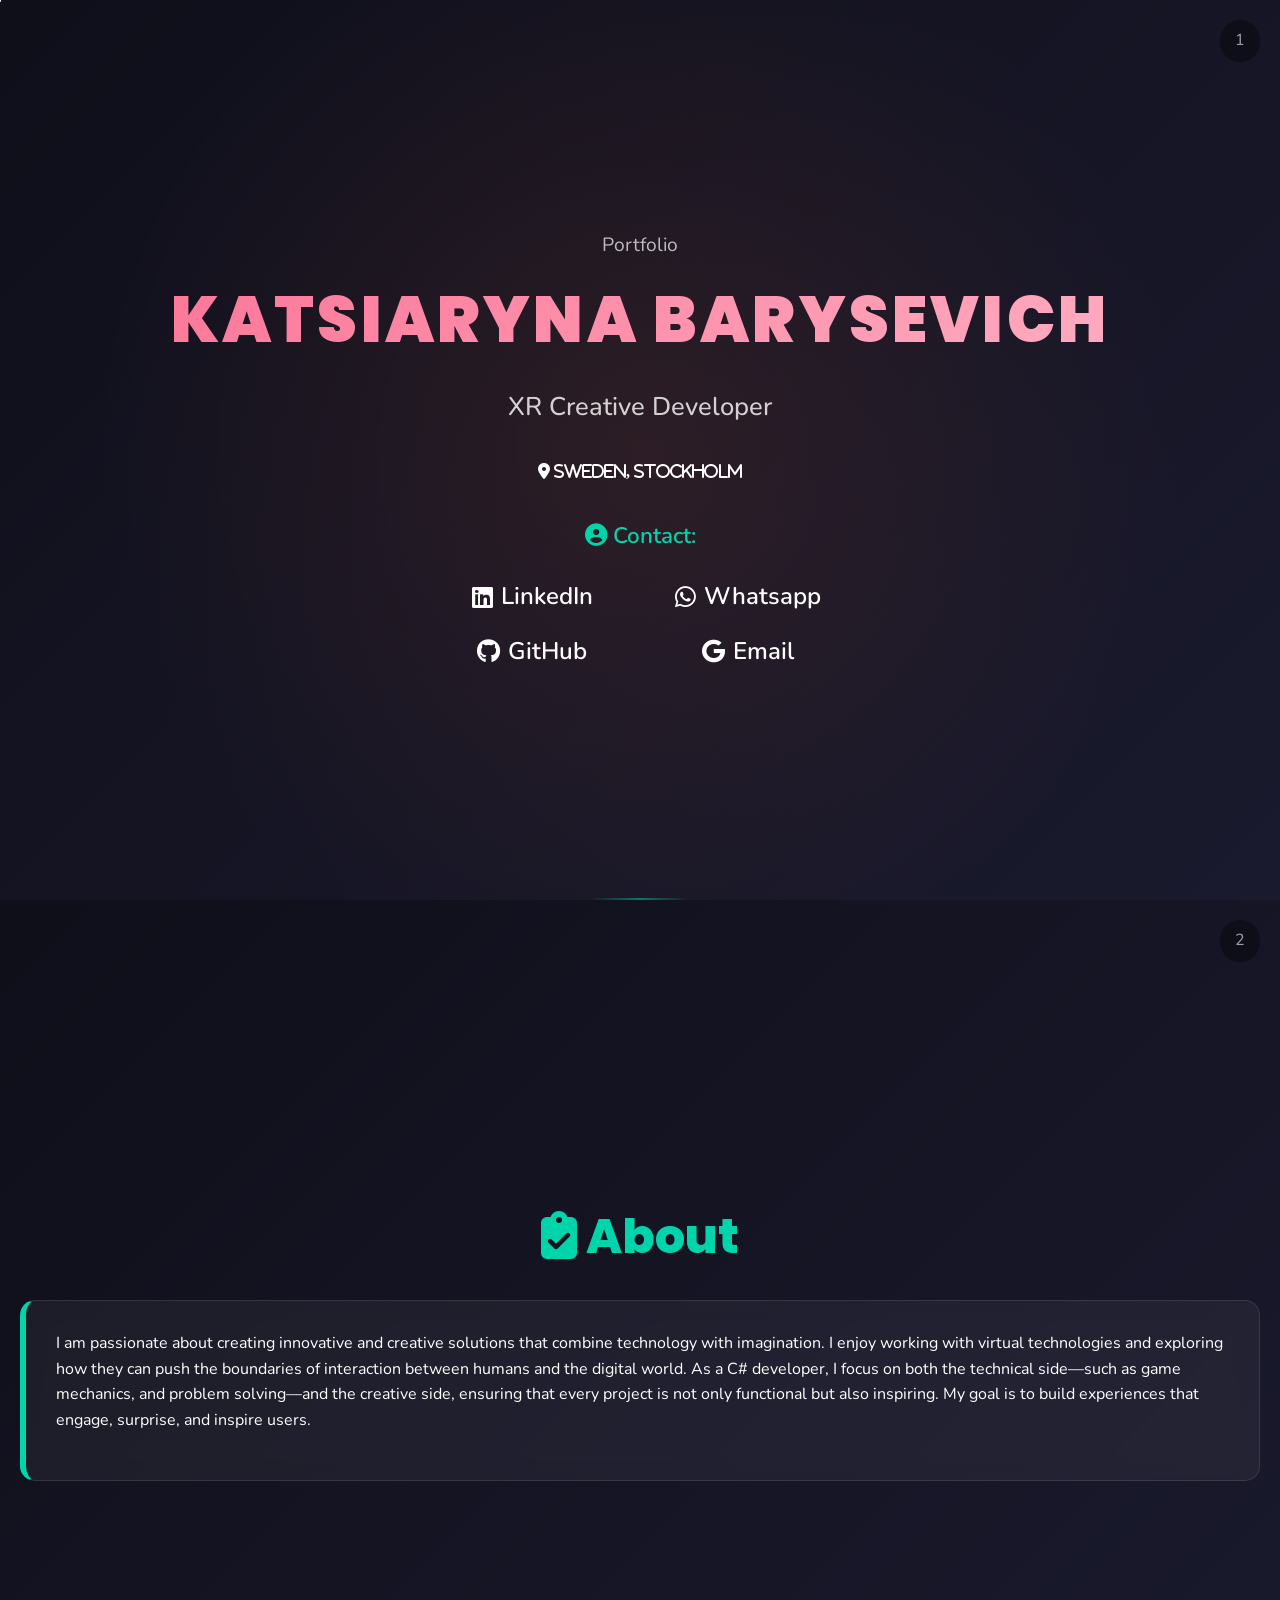
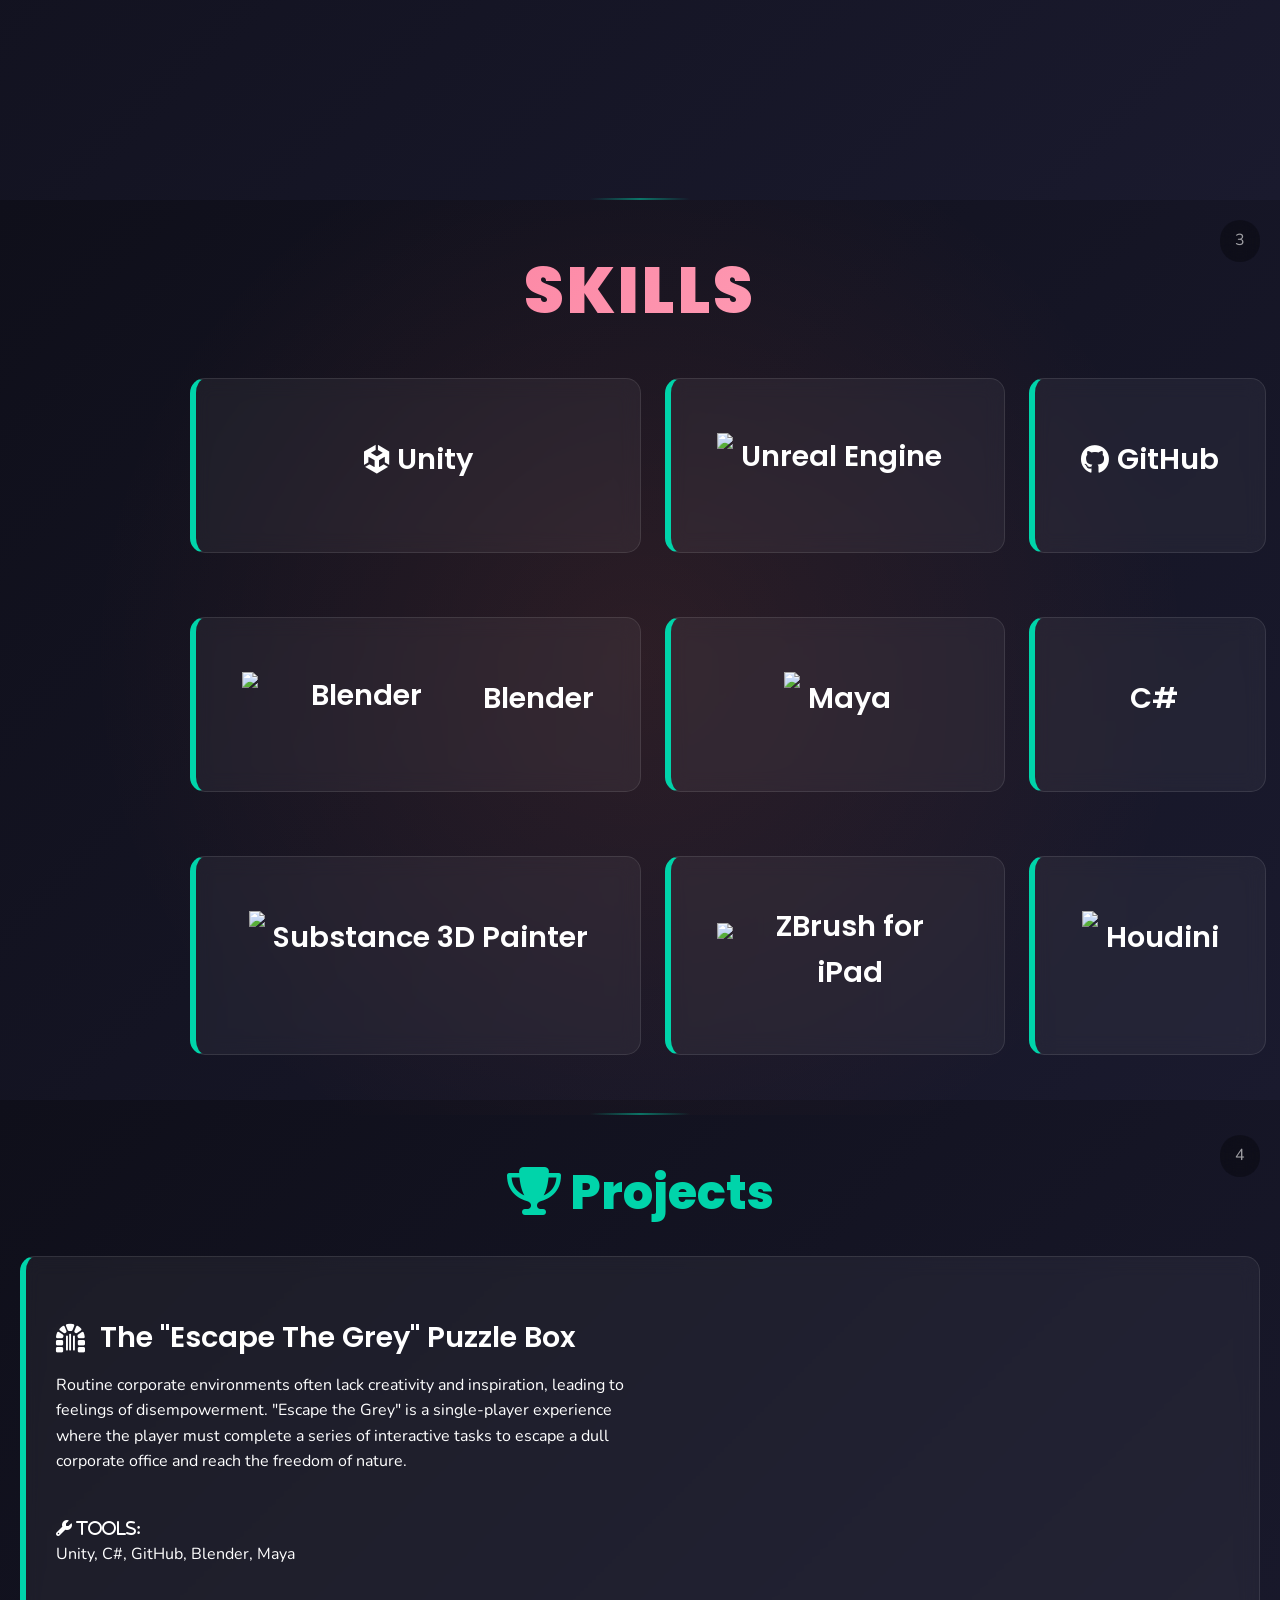
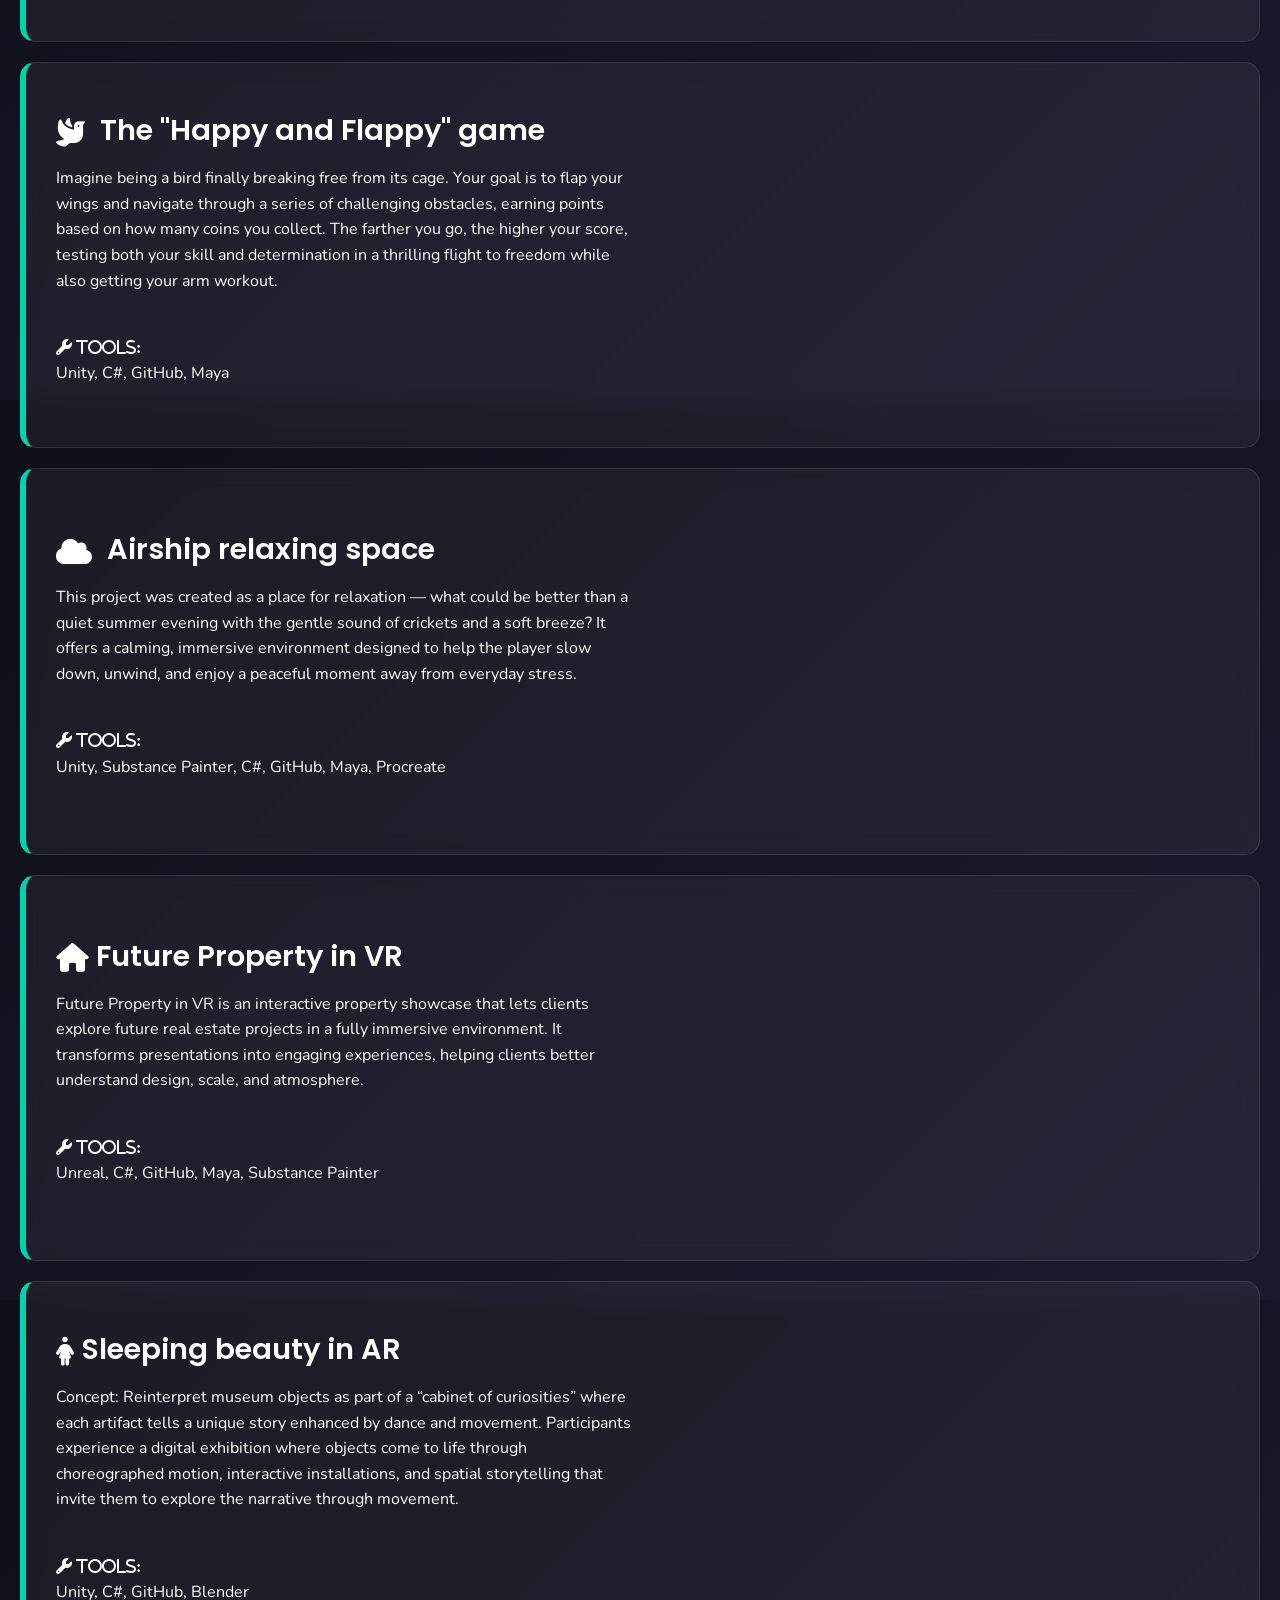
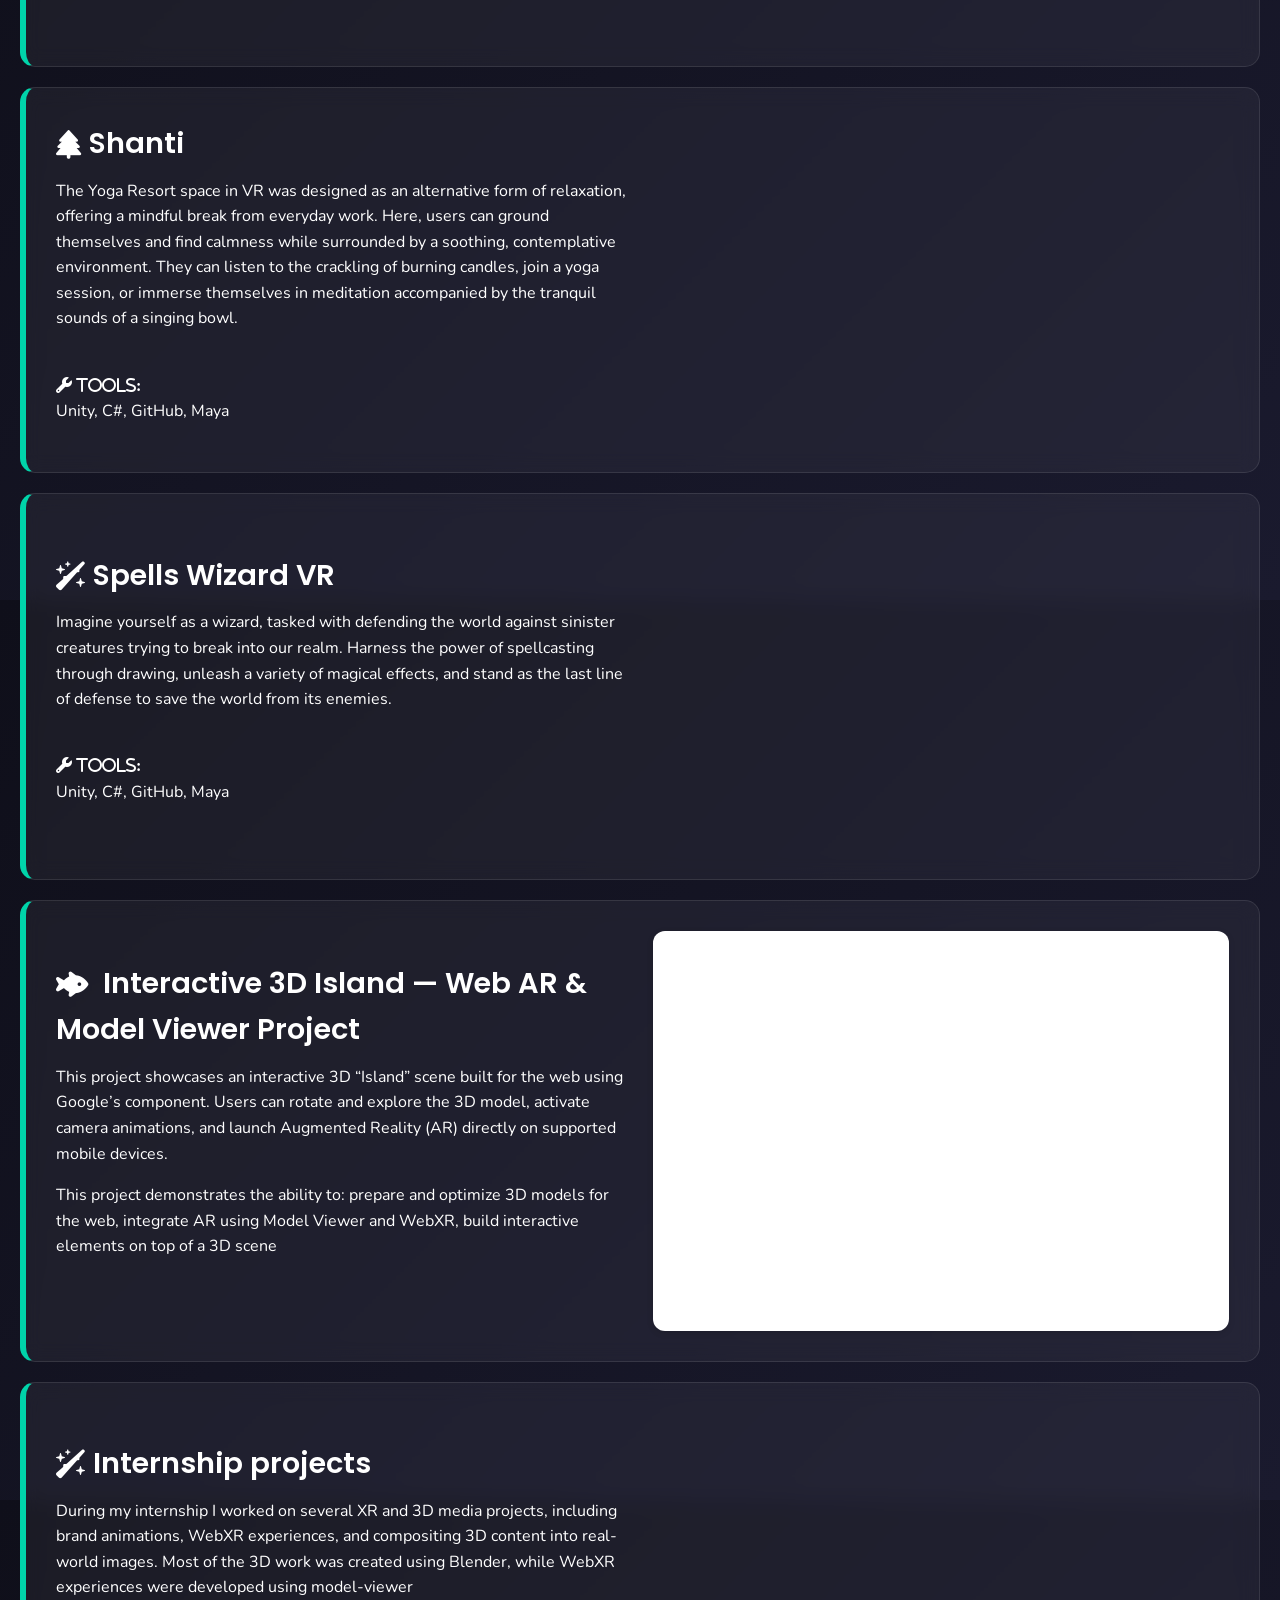
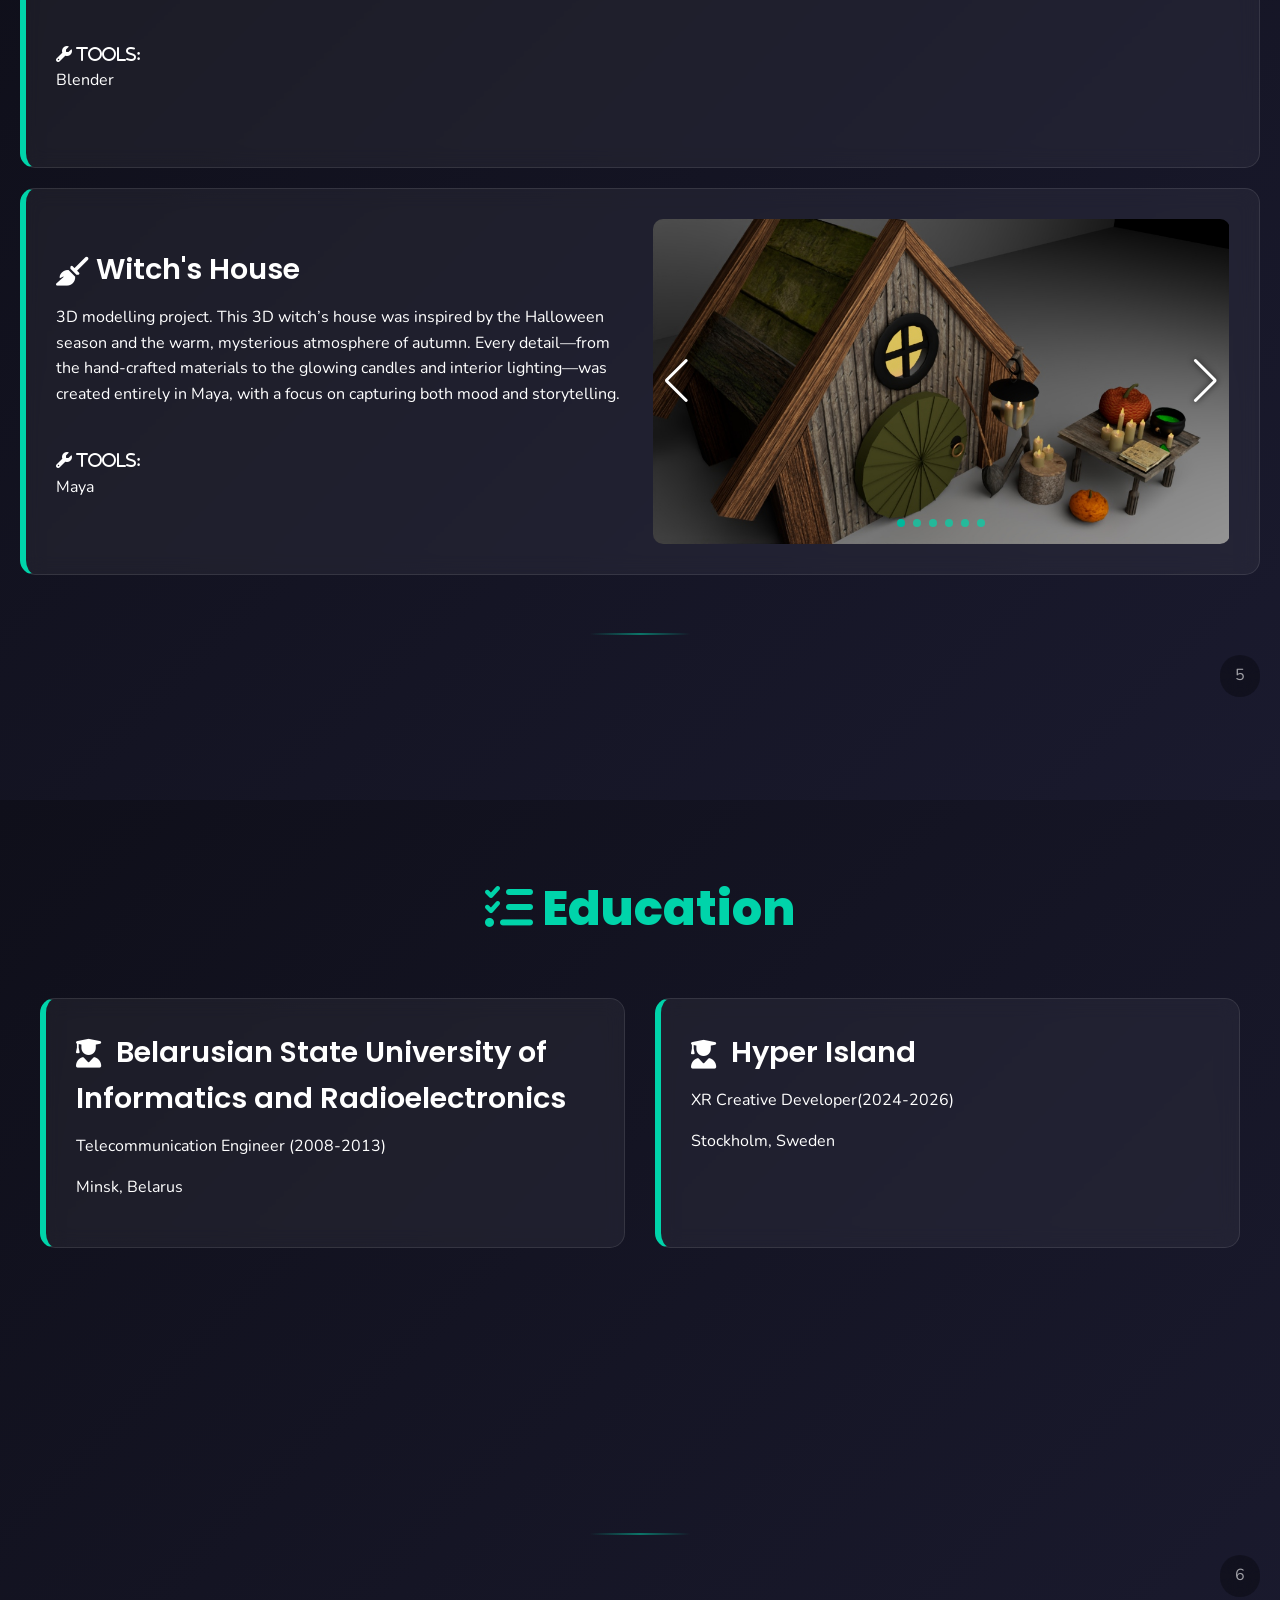
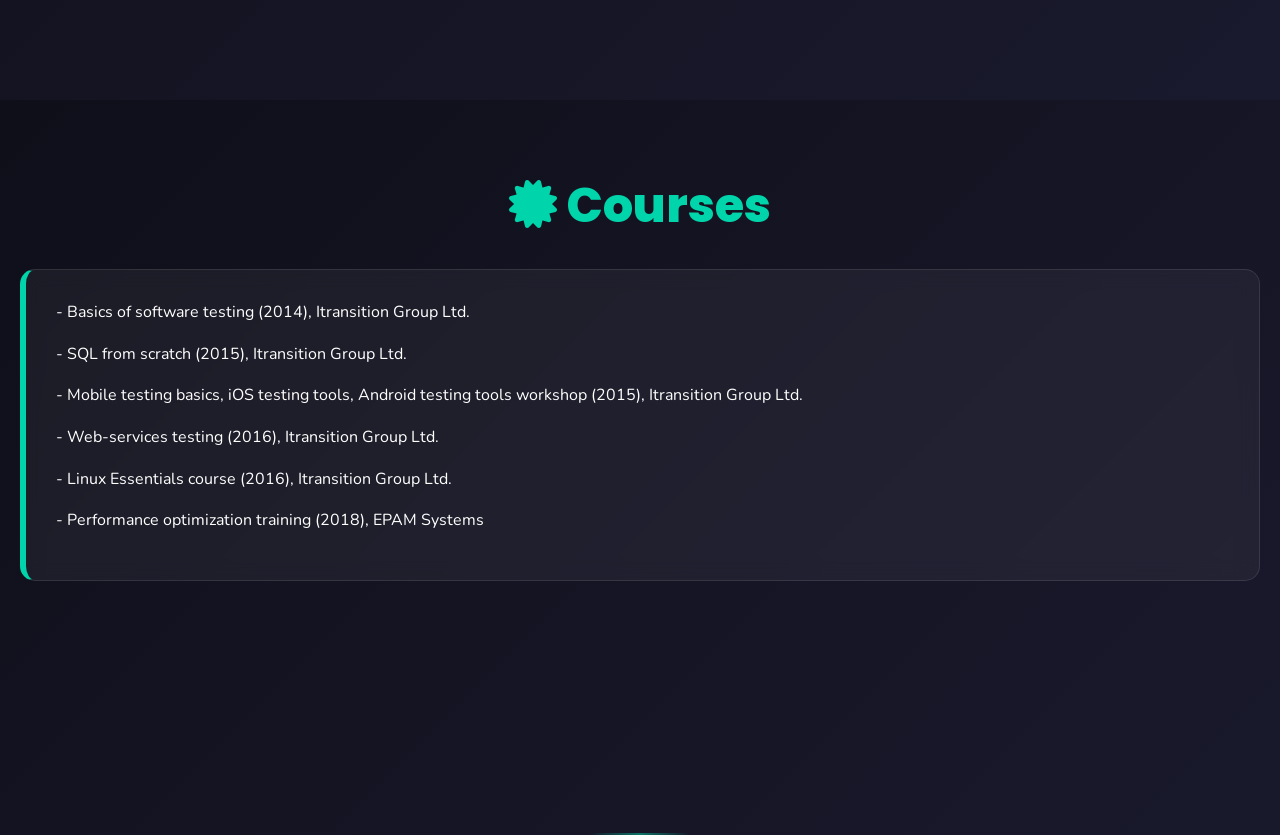
==== commit eab49bfd: "Added Internship projects" ====
--- a/index.html
+++ b/index.html
@@ -359,7 +359,24 @@
 </div>   
 
 
-
+<div class="content-card project-card"> 
+                 <div class="project-text">
+                 <h4><i class="fa-solid fa-wand-sparkles"></i>Internship projects</h4>
+                <p>During my internship I worked on several XR and 3D media projects, including brand animations, WebXR experiences, and compositing 3D content into real-world images. Most of the 3D work was created using Blender, while WebXR experiences were developed using model-viewer</p>
+                  <br>
+                <p><strong class="fa-solid fa-wrench"> Tools: </strong>
+                    <br>Blender
+           </p></div>
+                    <div class="project-video">
+                        <div class="video-container">
+                          <iframe src="https://www.youtube.com/embed/9WRUO_0FoF8" 
+                            title="Internship Projects"
+                            allow="accelerometer; autoplay; clipboard-write; encrypted-media; gyroscope; picture-in-picture" 
+                            allowfullscreen>
+                          </iframe>
+                        </div>
+                    </div>
+                </div>
 		
 
  <div class="content-card project-card"> 
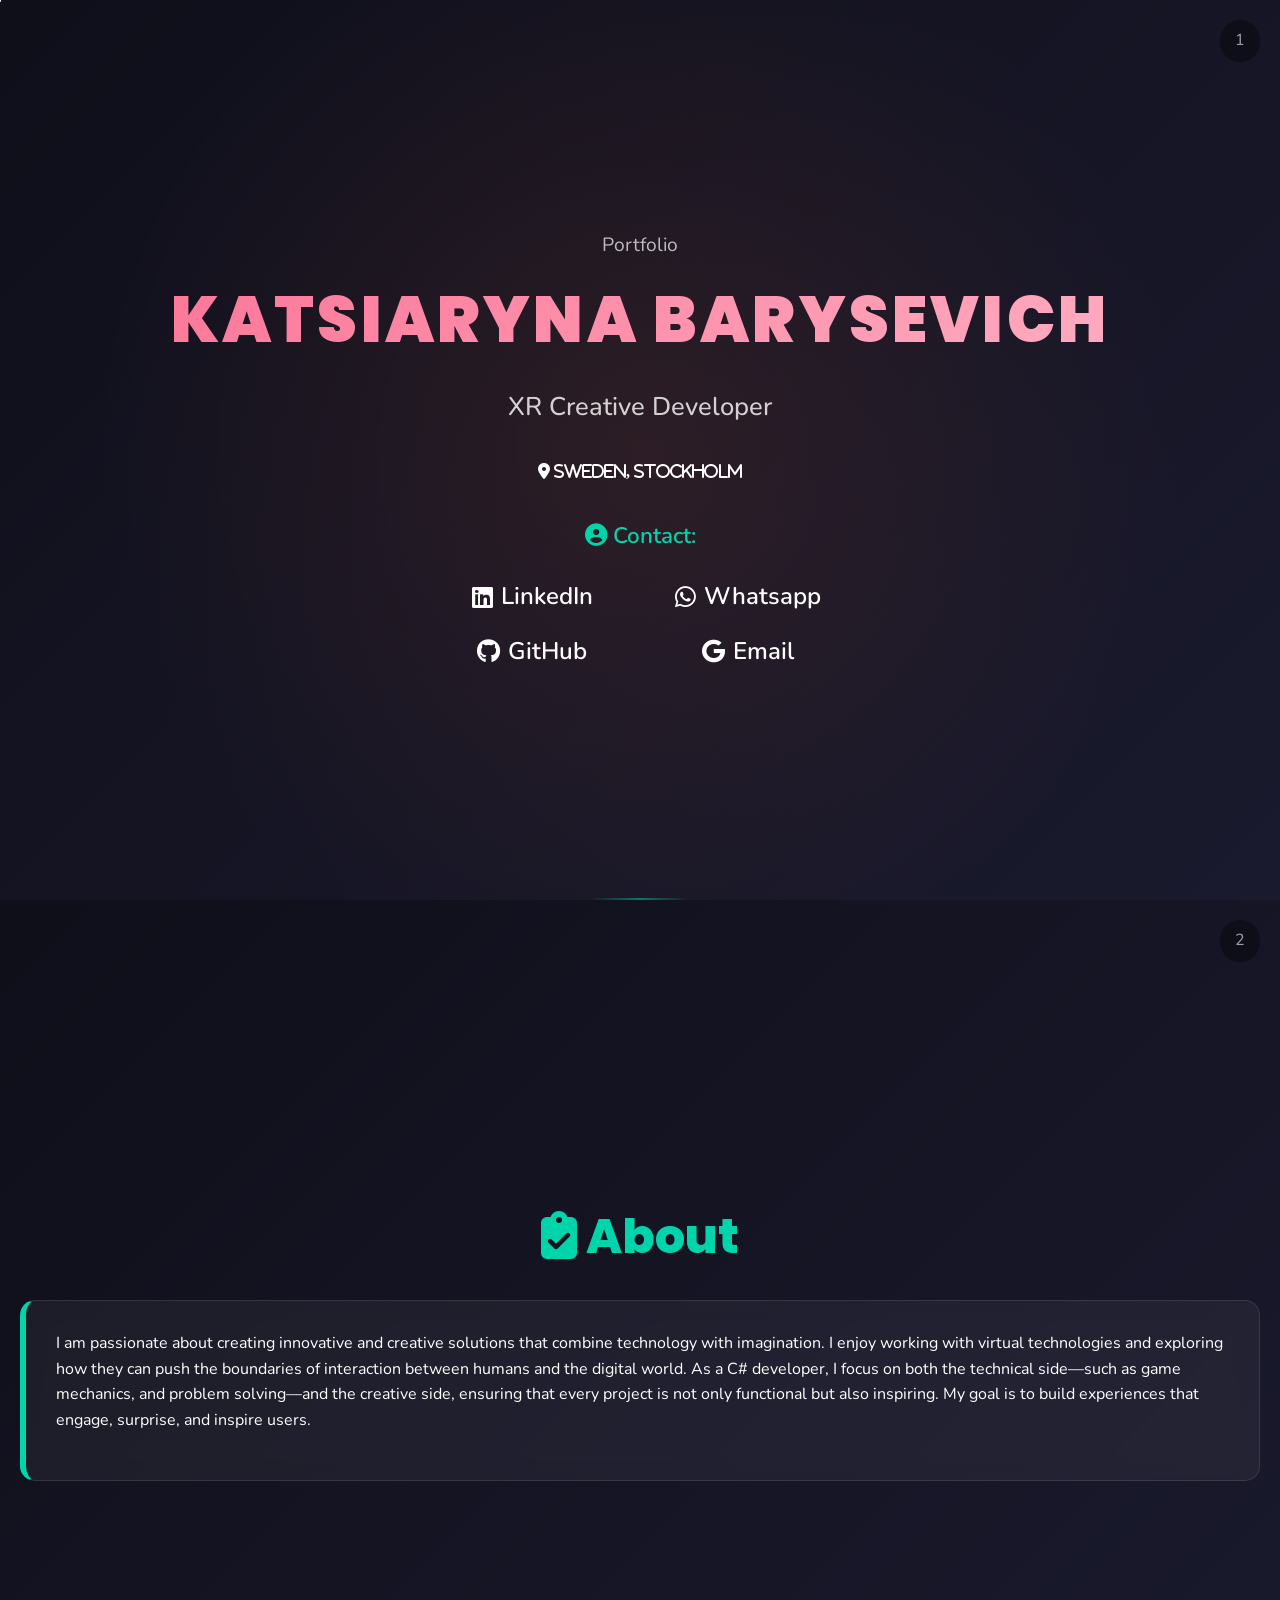
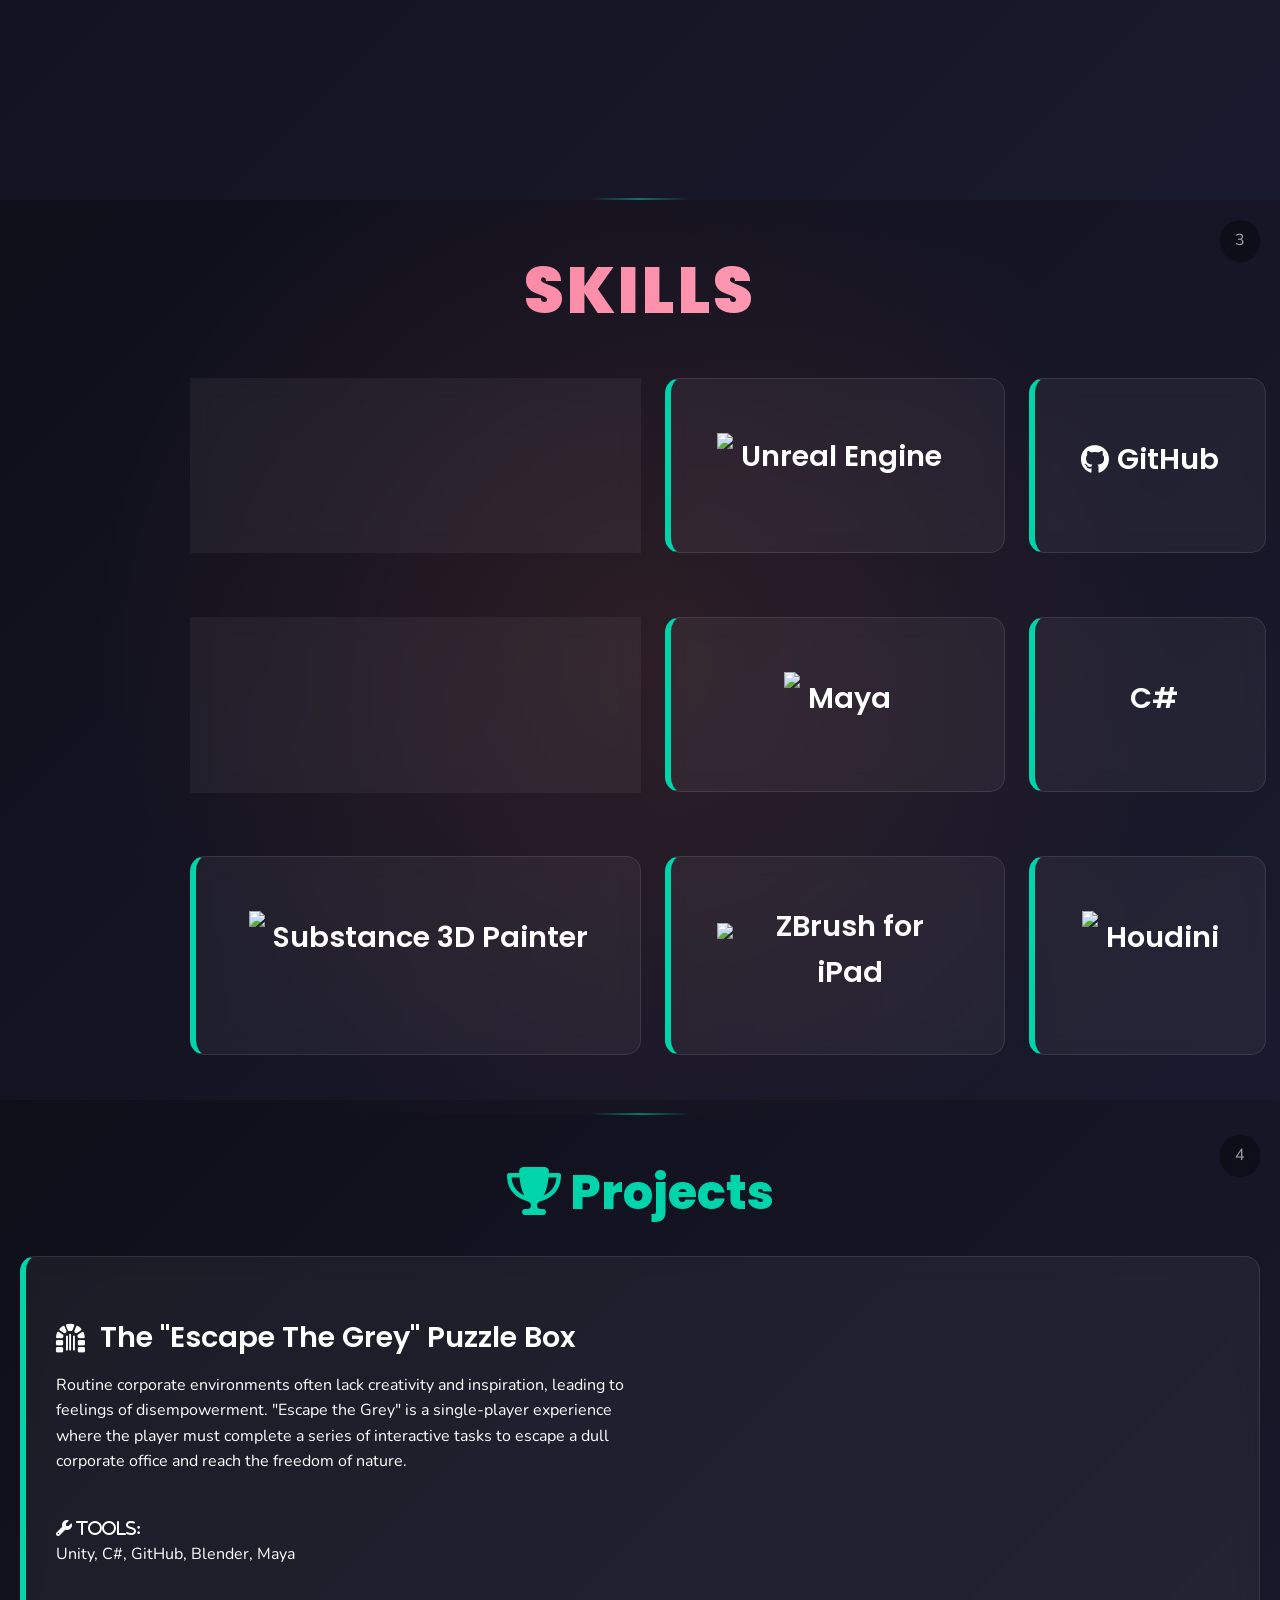
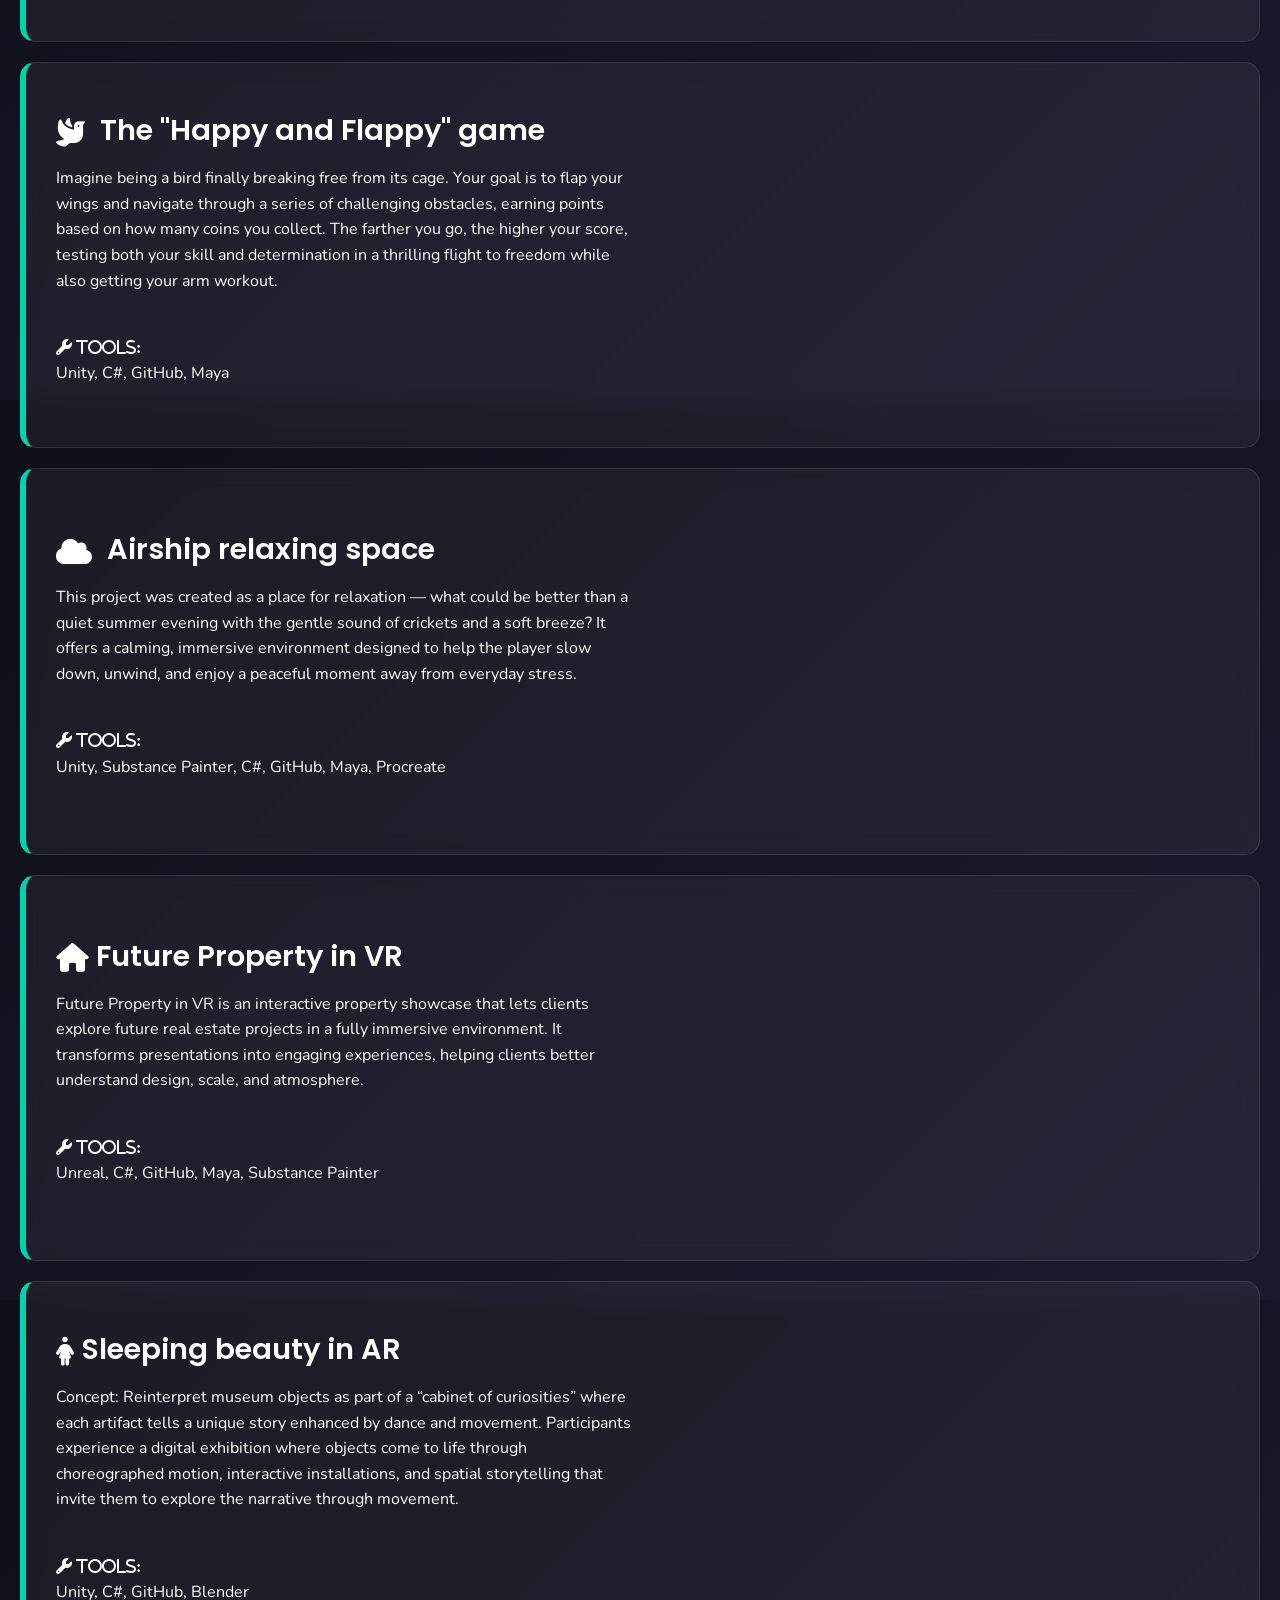
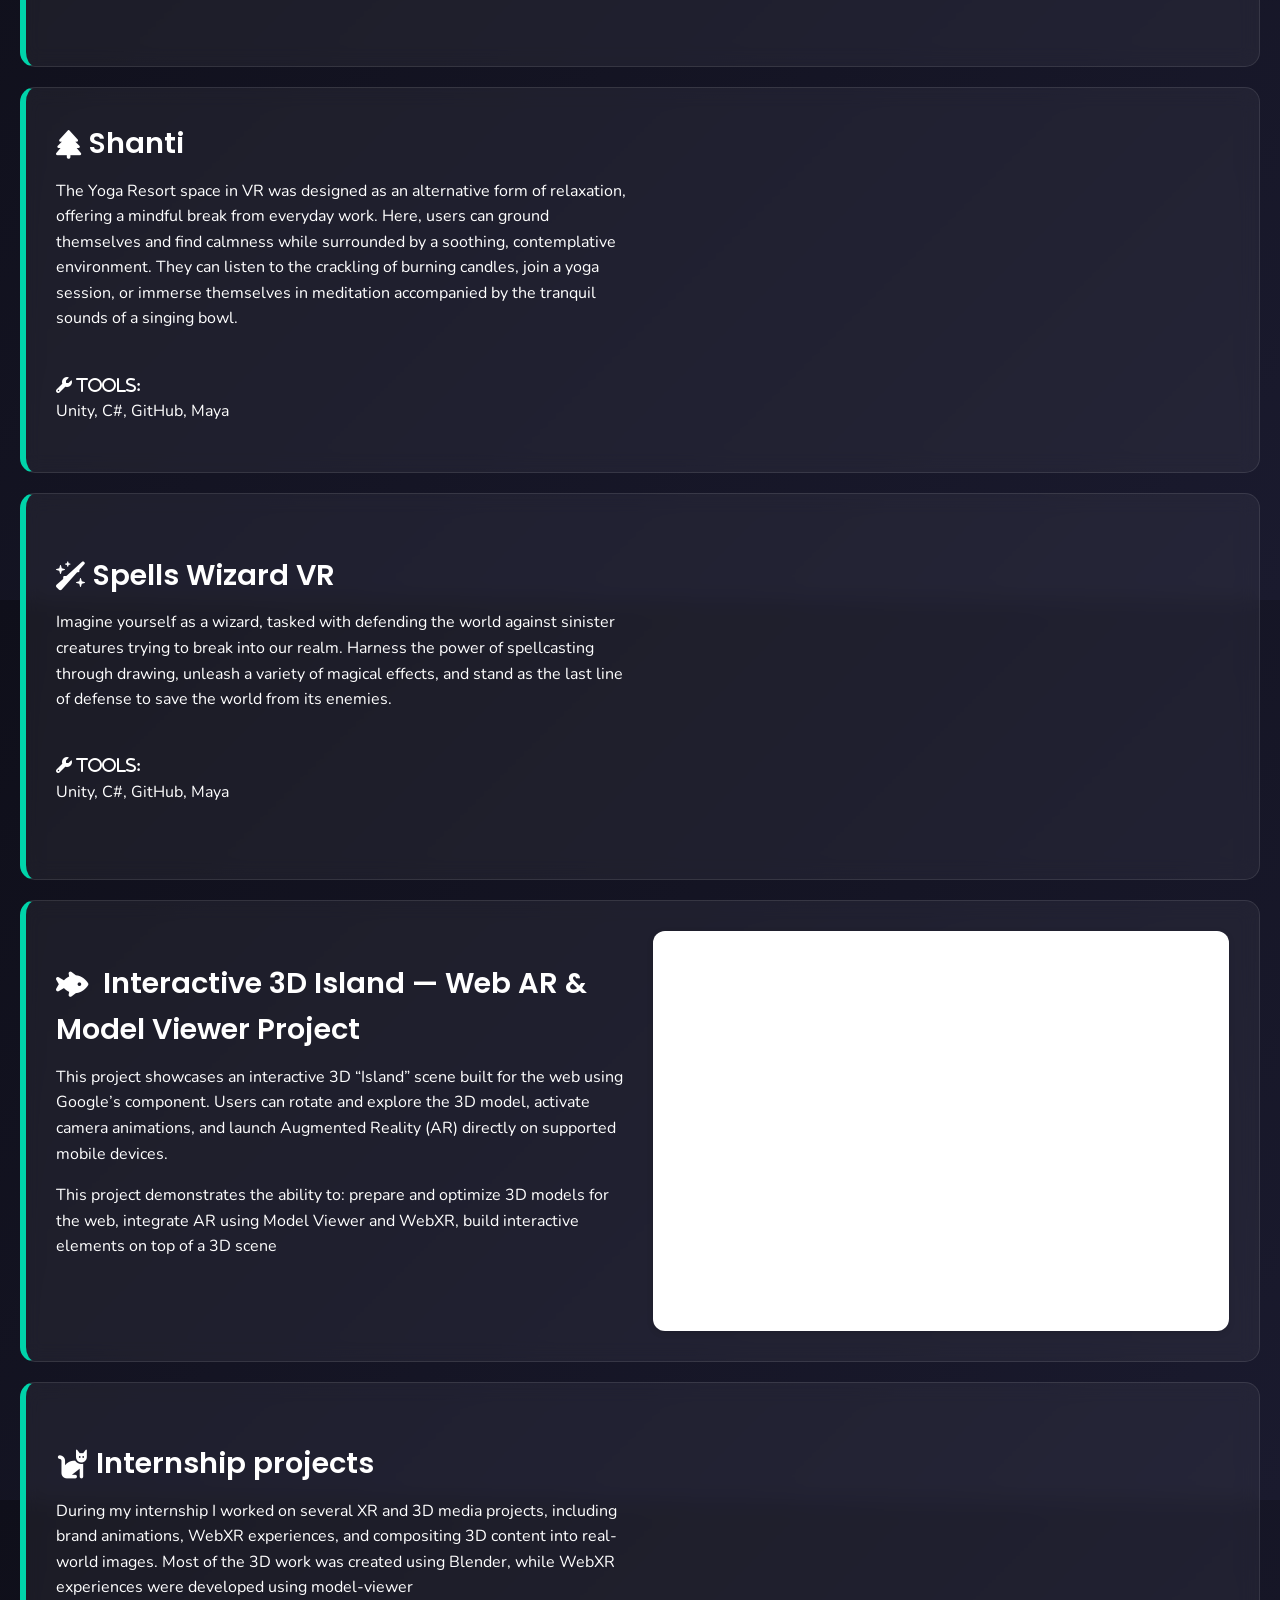
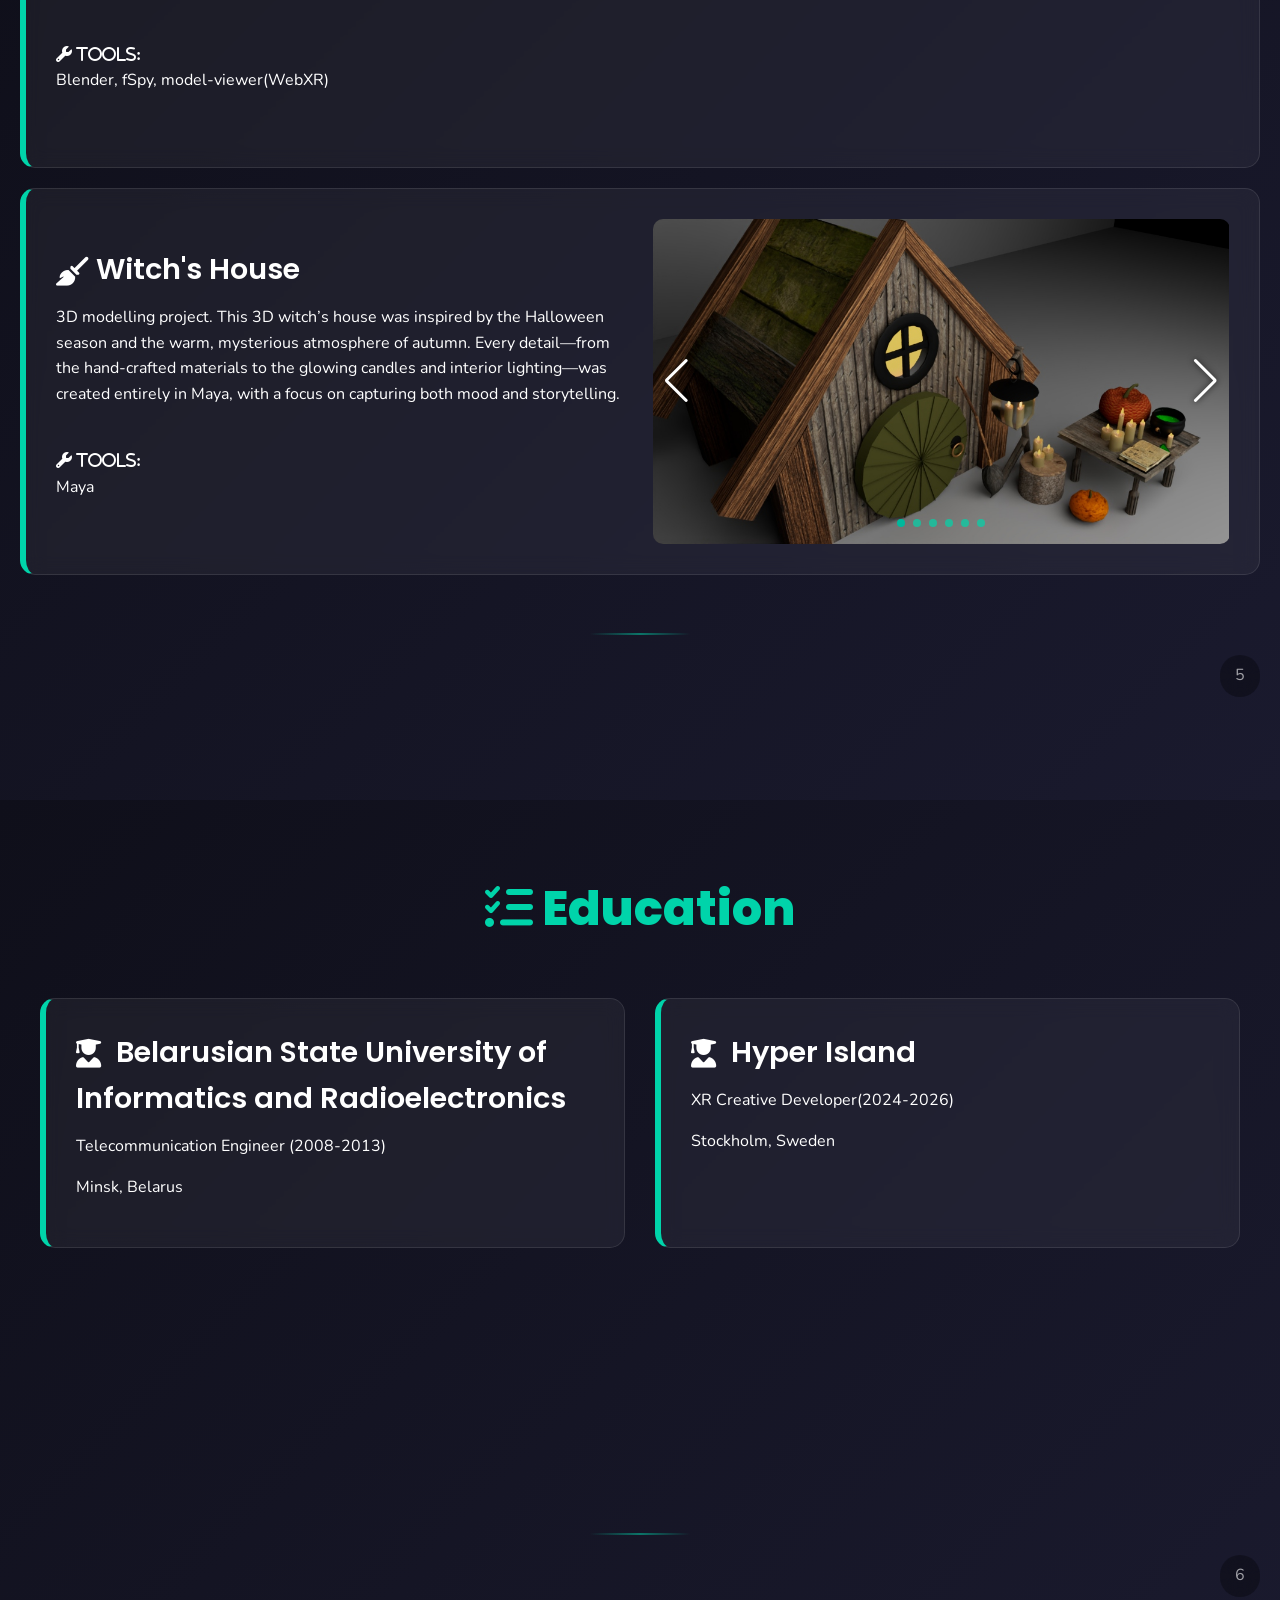
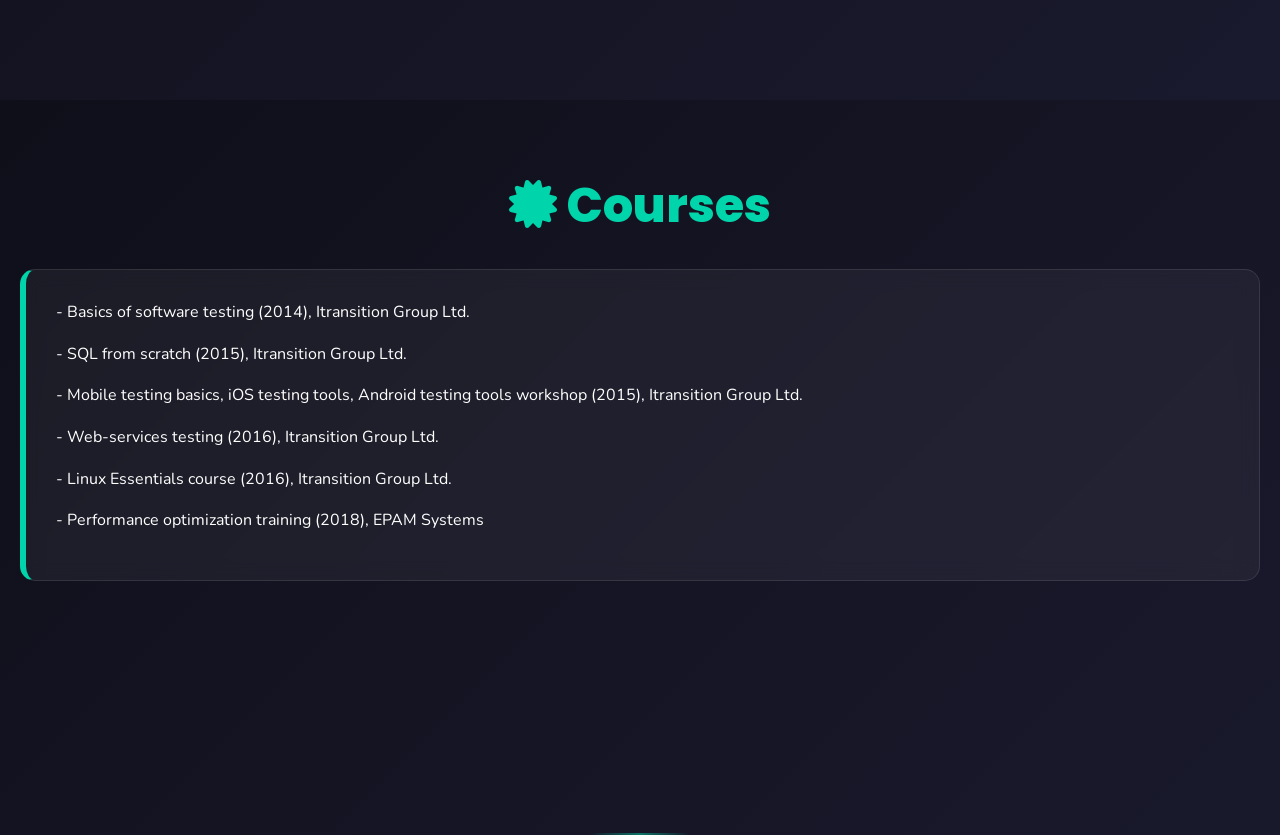
==== commit 7a5c58c4: "Icon fix" ====
--- a/index.html
+++ b/index.html
@@ -361,11 +361,11 @@
 
 <div class="content-card project-card"> 
                  <div class="project-text">
-                 <h4><i class="fa-solid fa-wand-sparkles"></i>Internship projects</h4>
+                 <h4><i class="fa-solid fa-cat"></i>Internship projects</h4>
                 <p>During my internship I worked on several XR and 3D media projects, including brand animations, WebXR experiences, and compositing 3D content into real-world images. Most of the 3D work was created using Blender, while WebXR experiences were developed using model-viewer</p>
                   <br>
                 <p><strong class="fa-solid fa-wrench"> Tools: </strong>
-                    <br>Blender
+                    <br>Blender, fSpy, model-viewer(WebXR)
            </p></div>
                     <div class="project-video">
                         <div class="video-container">
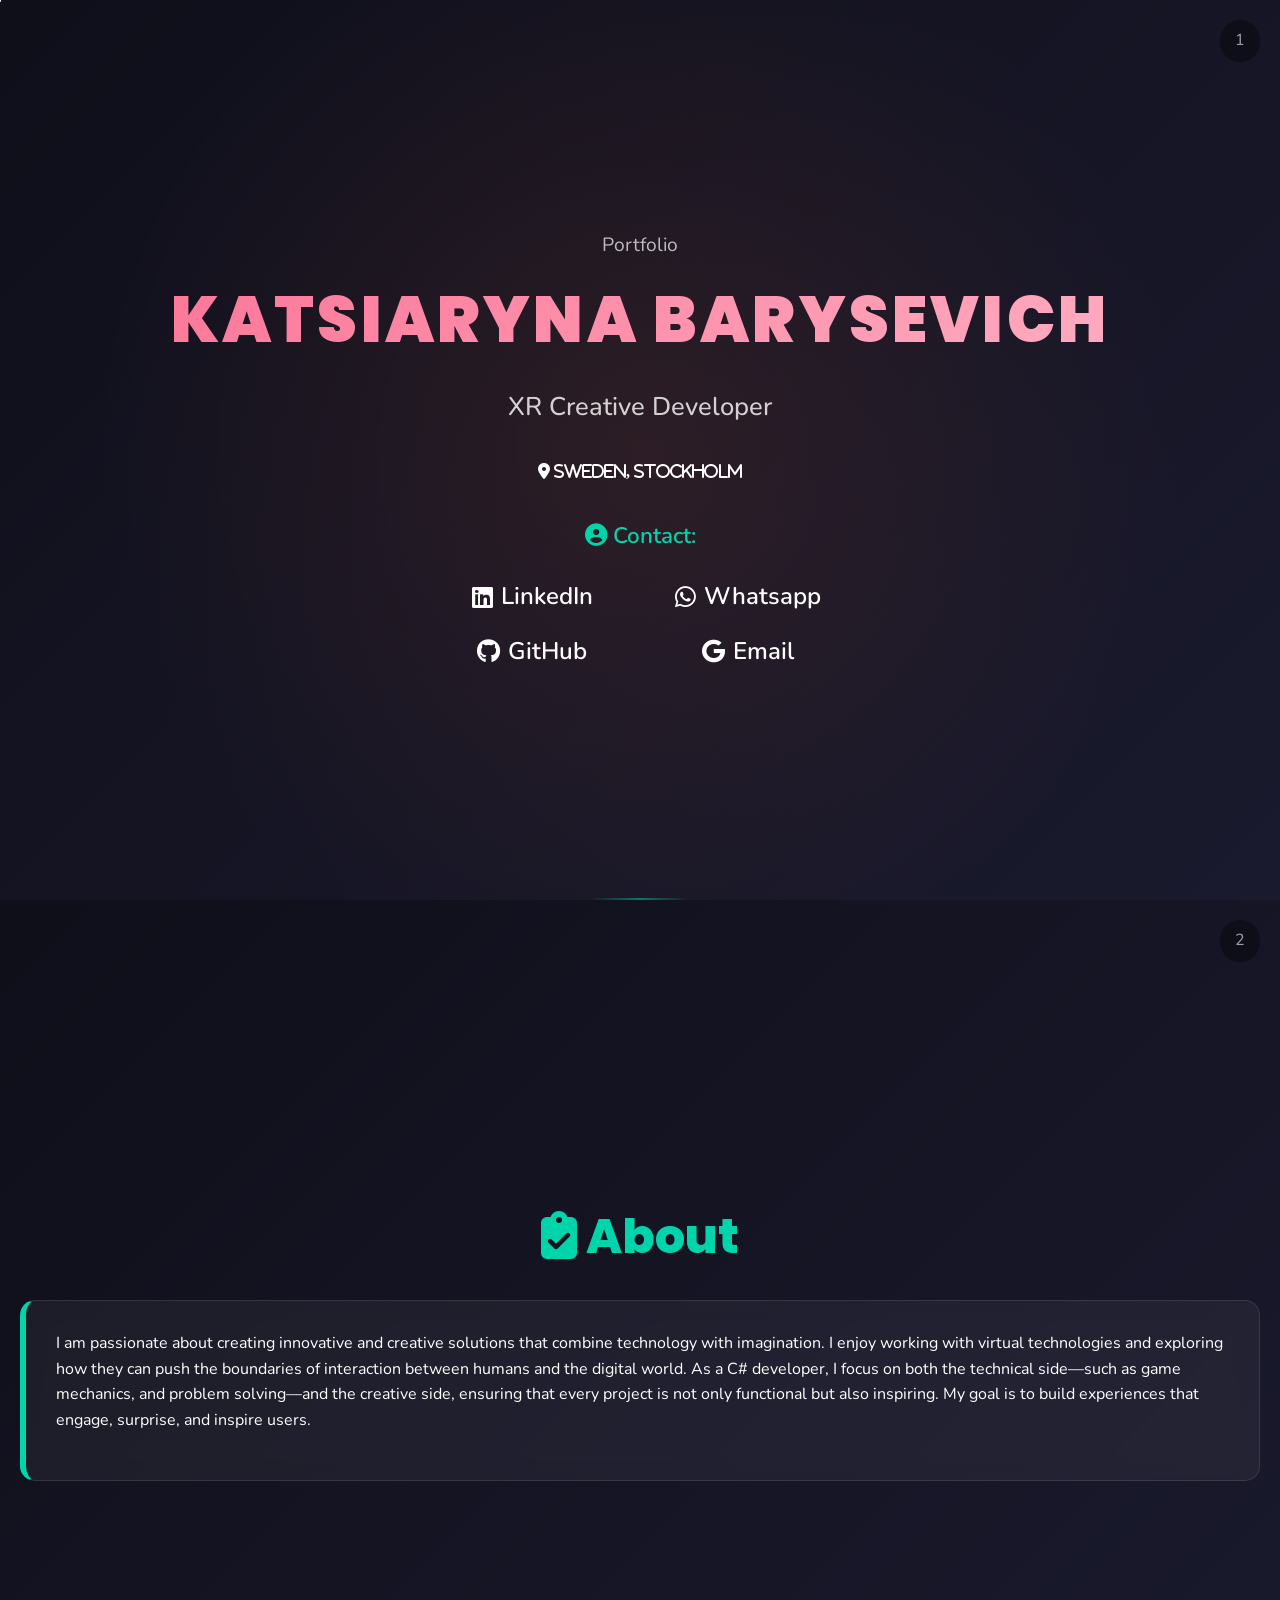
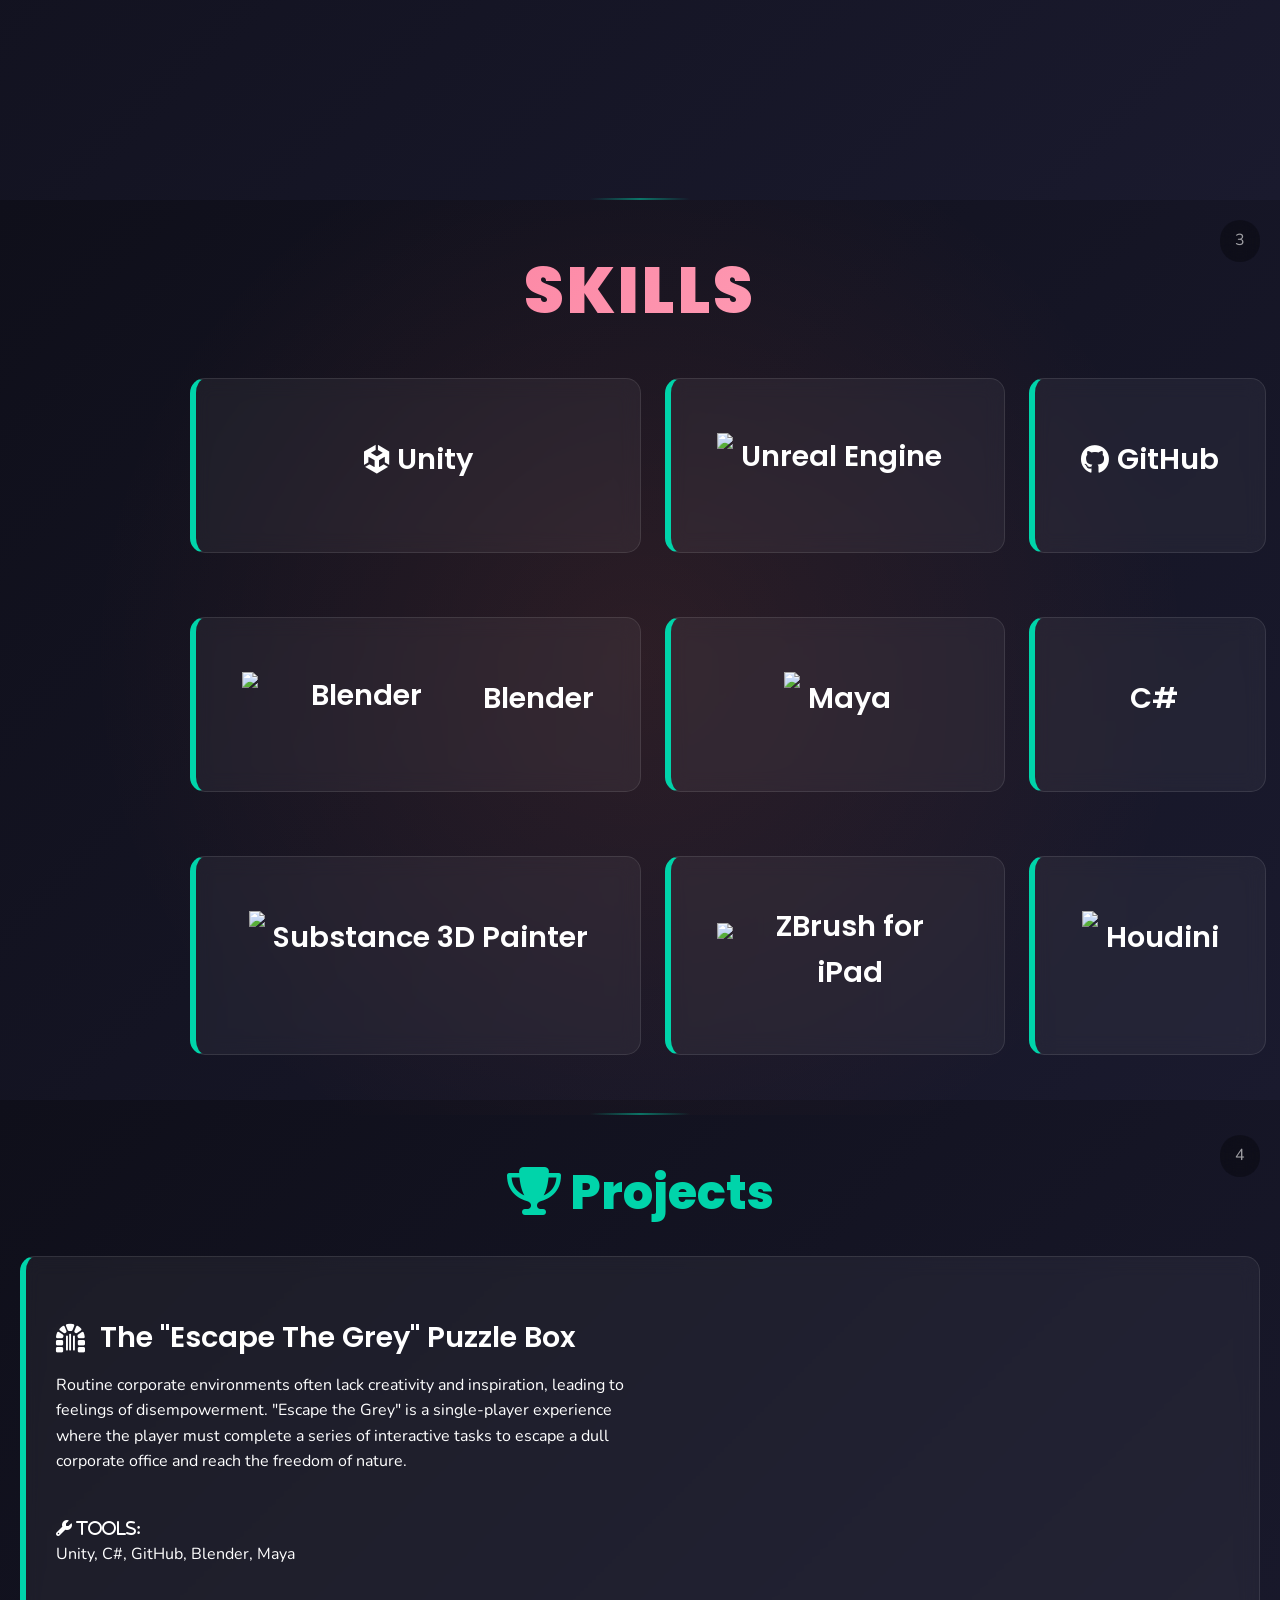
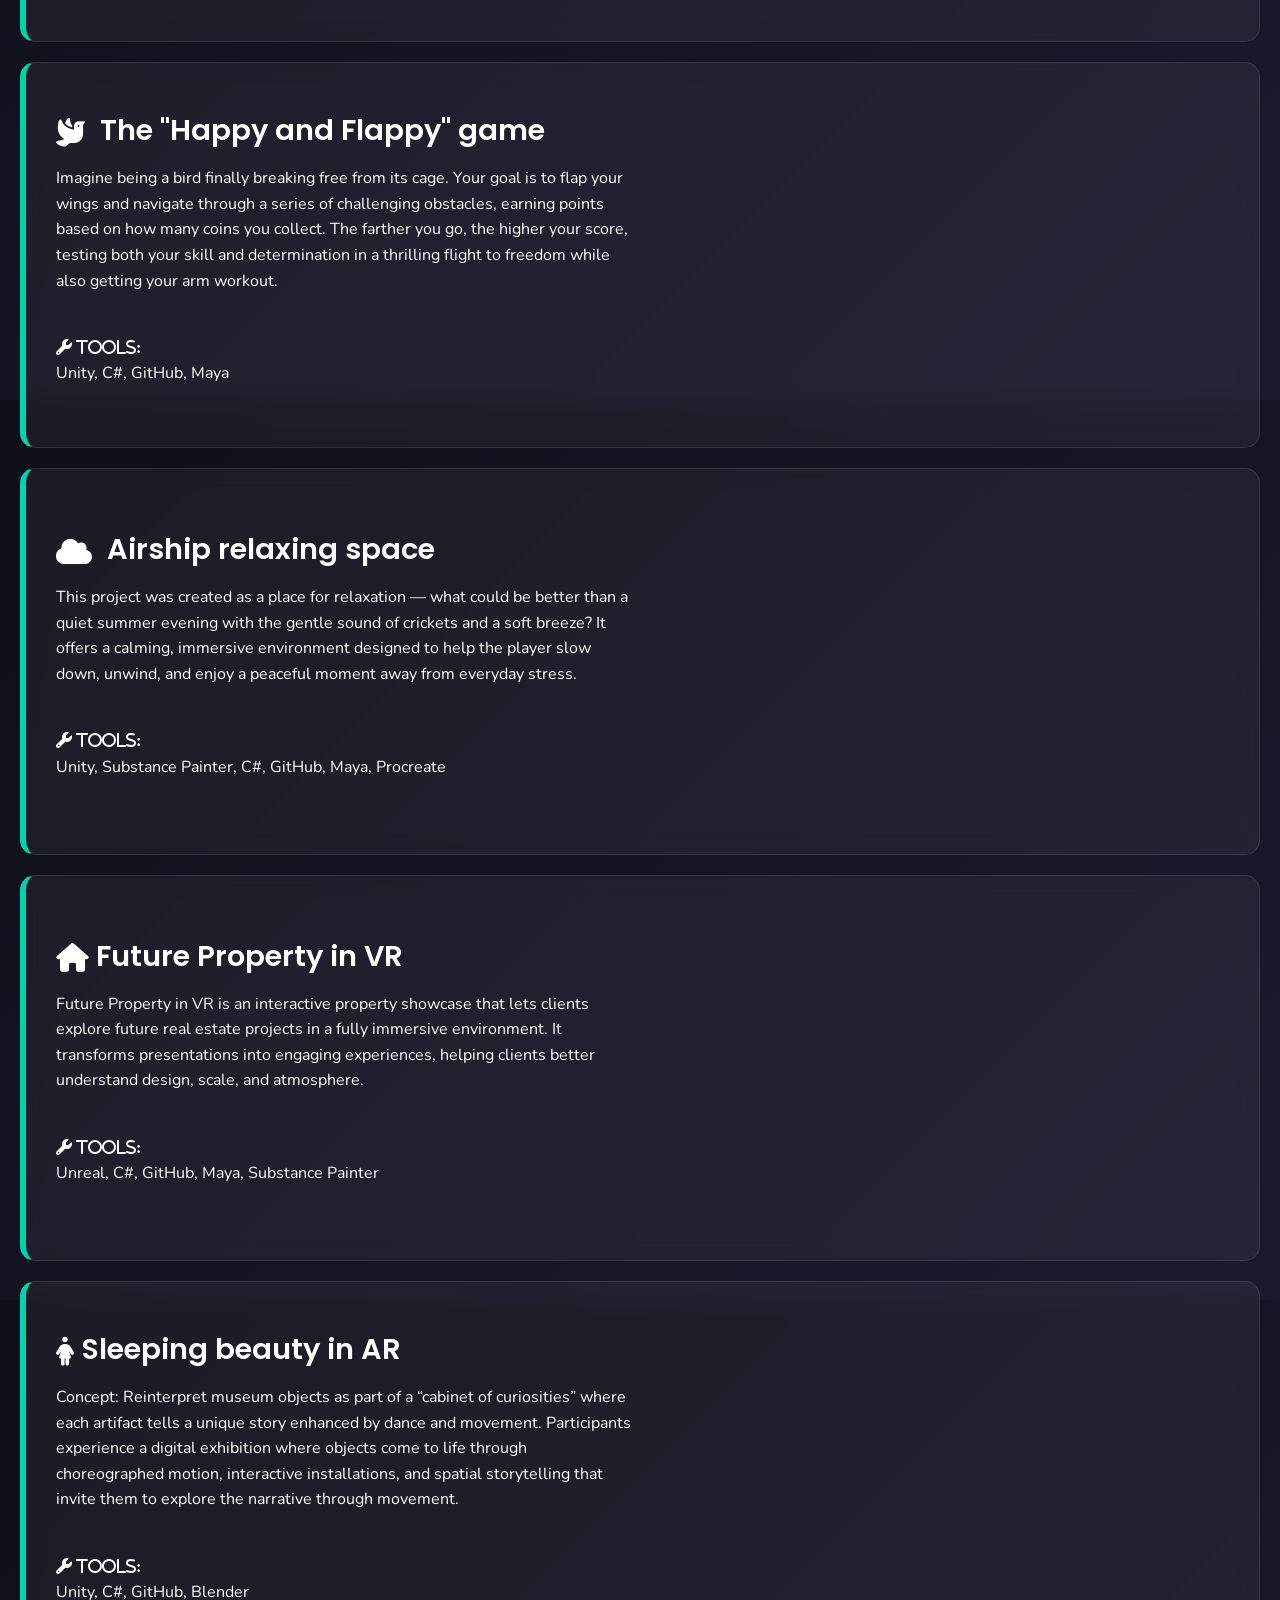
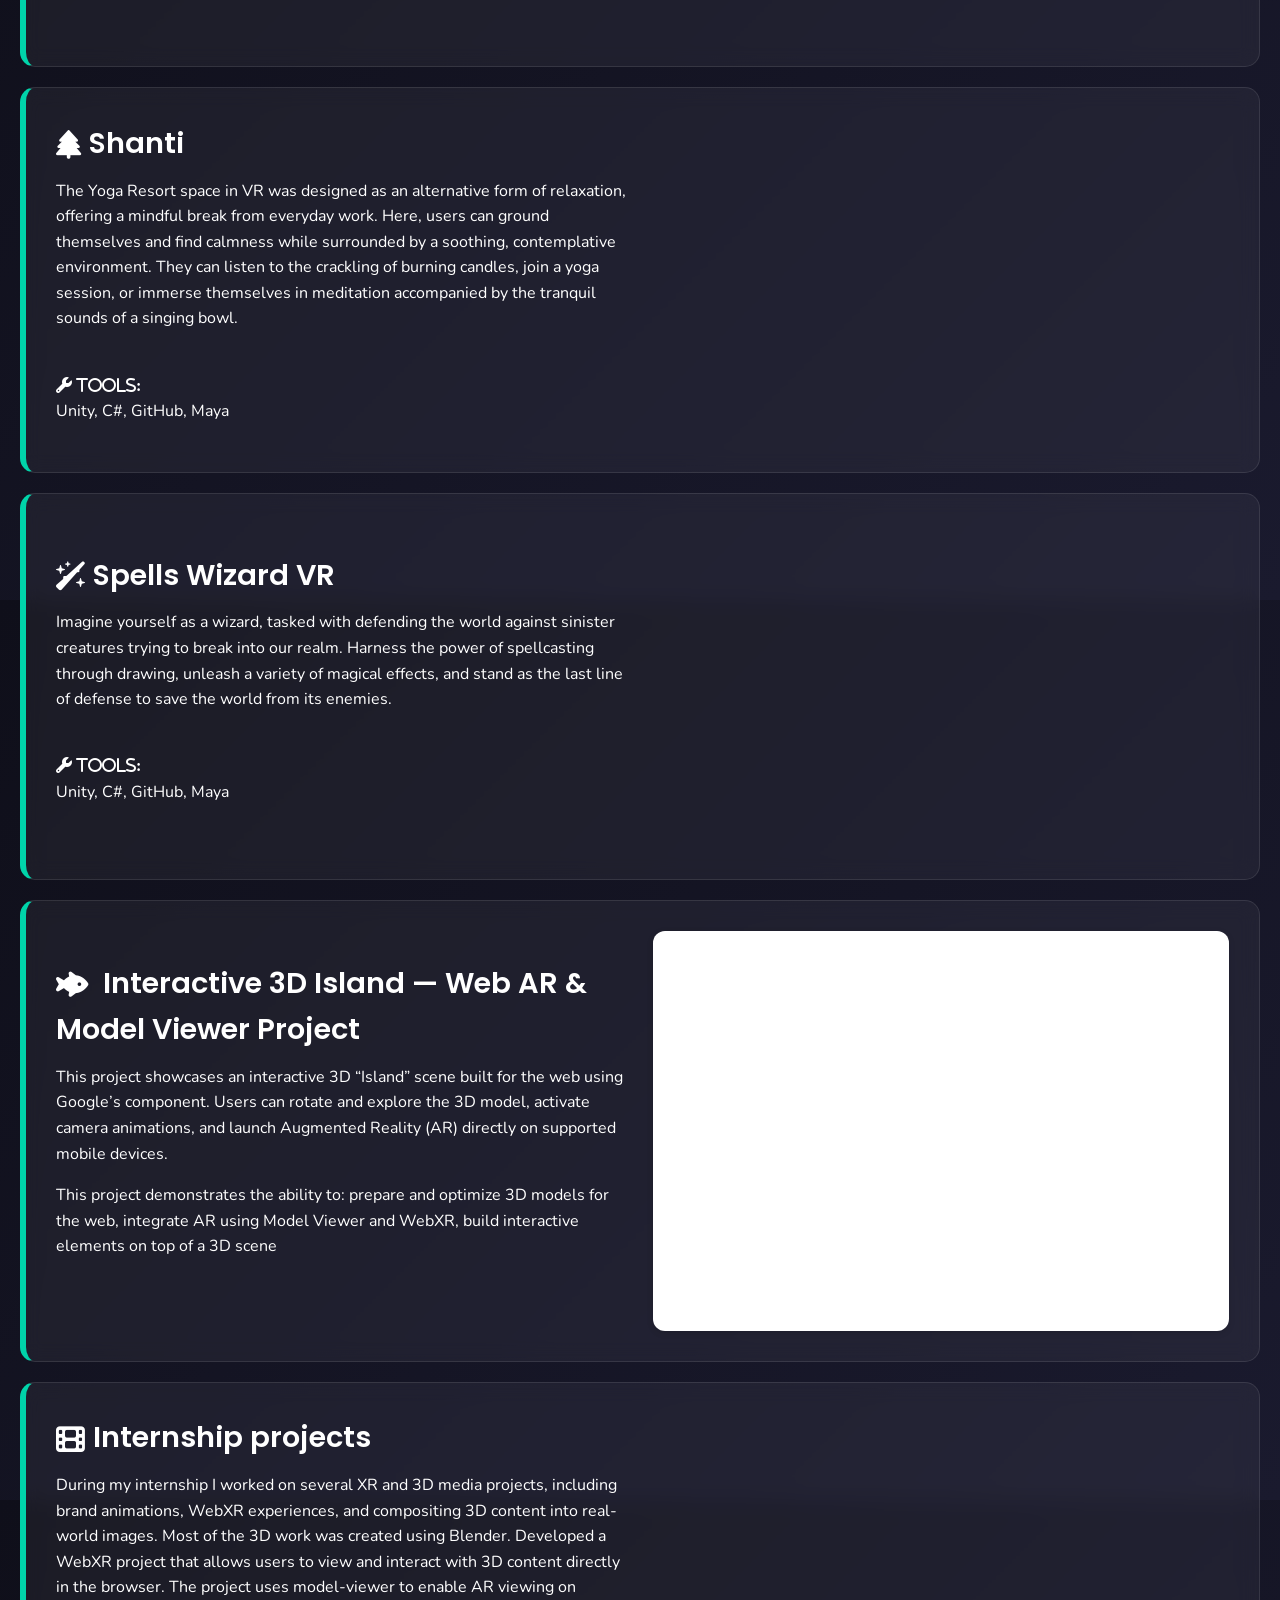
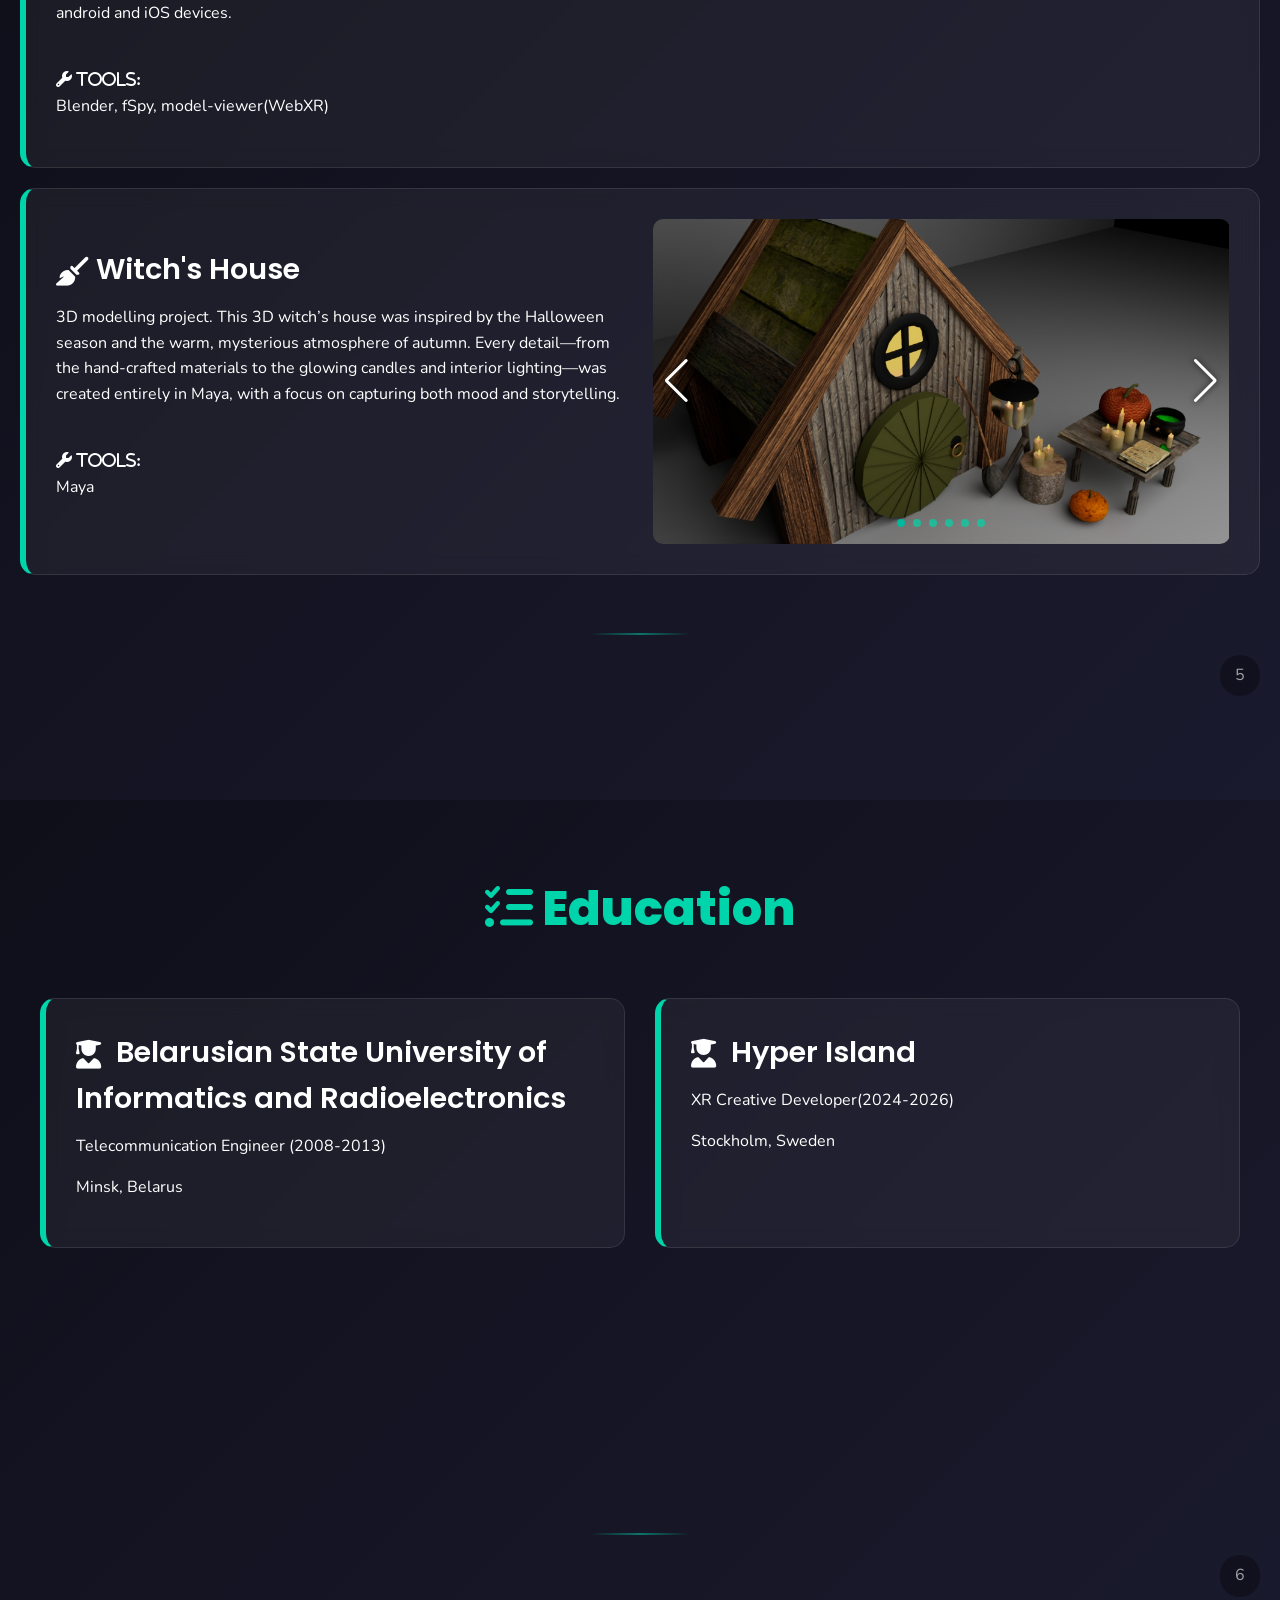
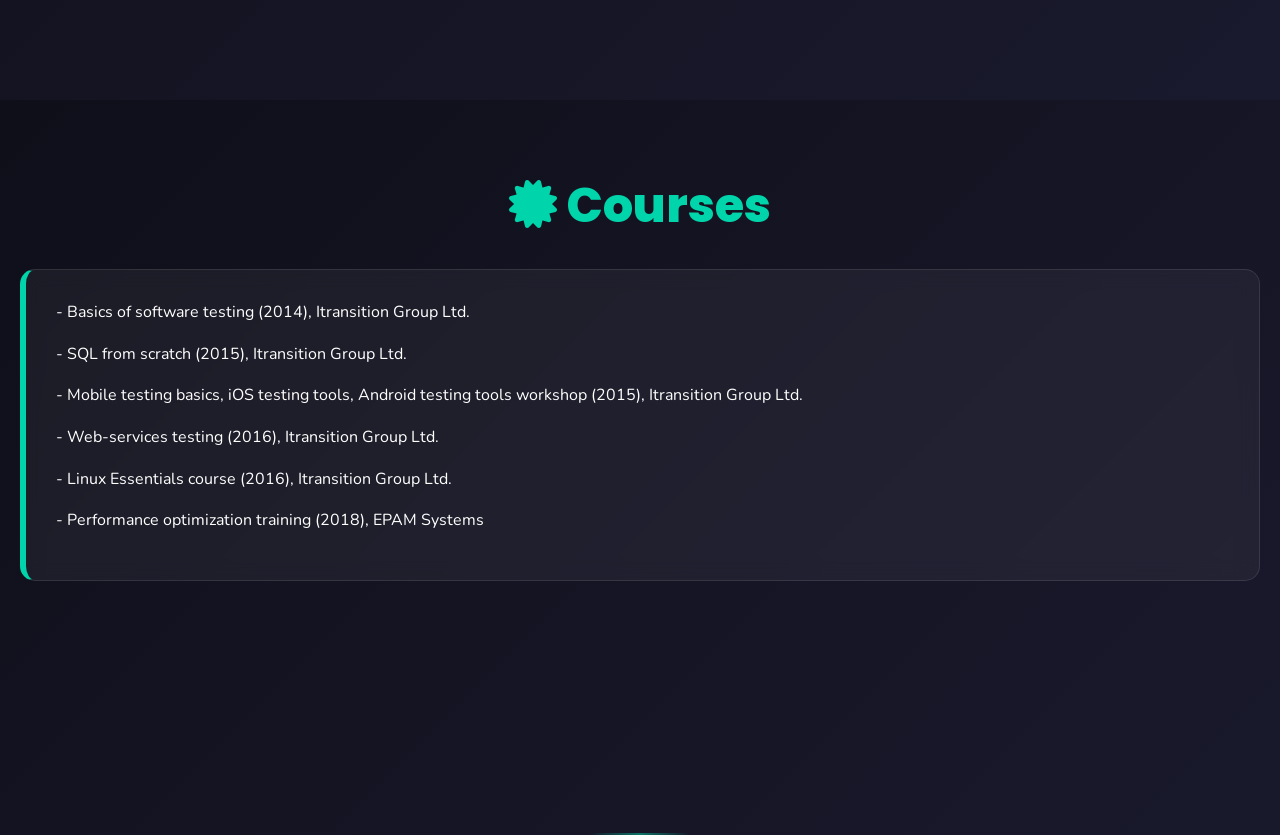
==== commit 07ec0412: "Text fix" ====
--- a/index.html
+++ b/index.html
@@ -361,8 +361,9 @@
 
 <div class="content-card project-card"> 
                  <div class="project-text">
-                 <h4><i class="fa-solid fa-cat"></i>Internship projects</h4>
-                <p>During my internship I worked on several XR and 3D media projects, including brand animations, WebXR experiences, and compositing 3D content into real-world images. Most of the 3D work was created using Blender, while WebXR experiences were developed using model-viewer</p>
+                 <h4><i class="fa-solid fa-film"></i>Internship projects</h4>
+                <p>During my internship I worked on several XR and 3D media projects, including brand animations, WebXR experiences, and compositing 3D content into real-world images. Most of the 3D work was created using Blender. Developed a WebXR project that allows users to view and interact with 3D content directly in the browser.
+The project uses model-viewer to enable AR viewing on android and iOS devices.</p>
                   <br>
                 <p><strong class="fa-solid fa-wrench"> Tools: </strong>
                     <br>Blender, fSpy, model-viewer(WebXR)
